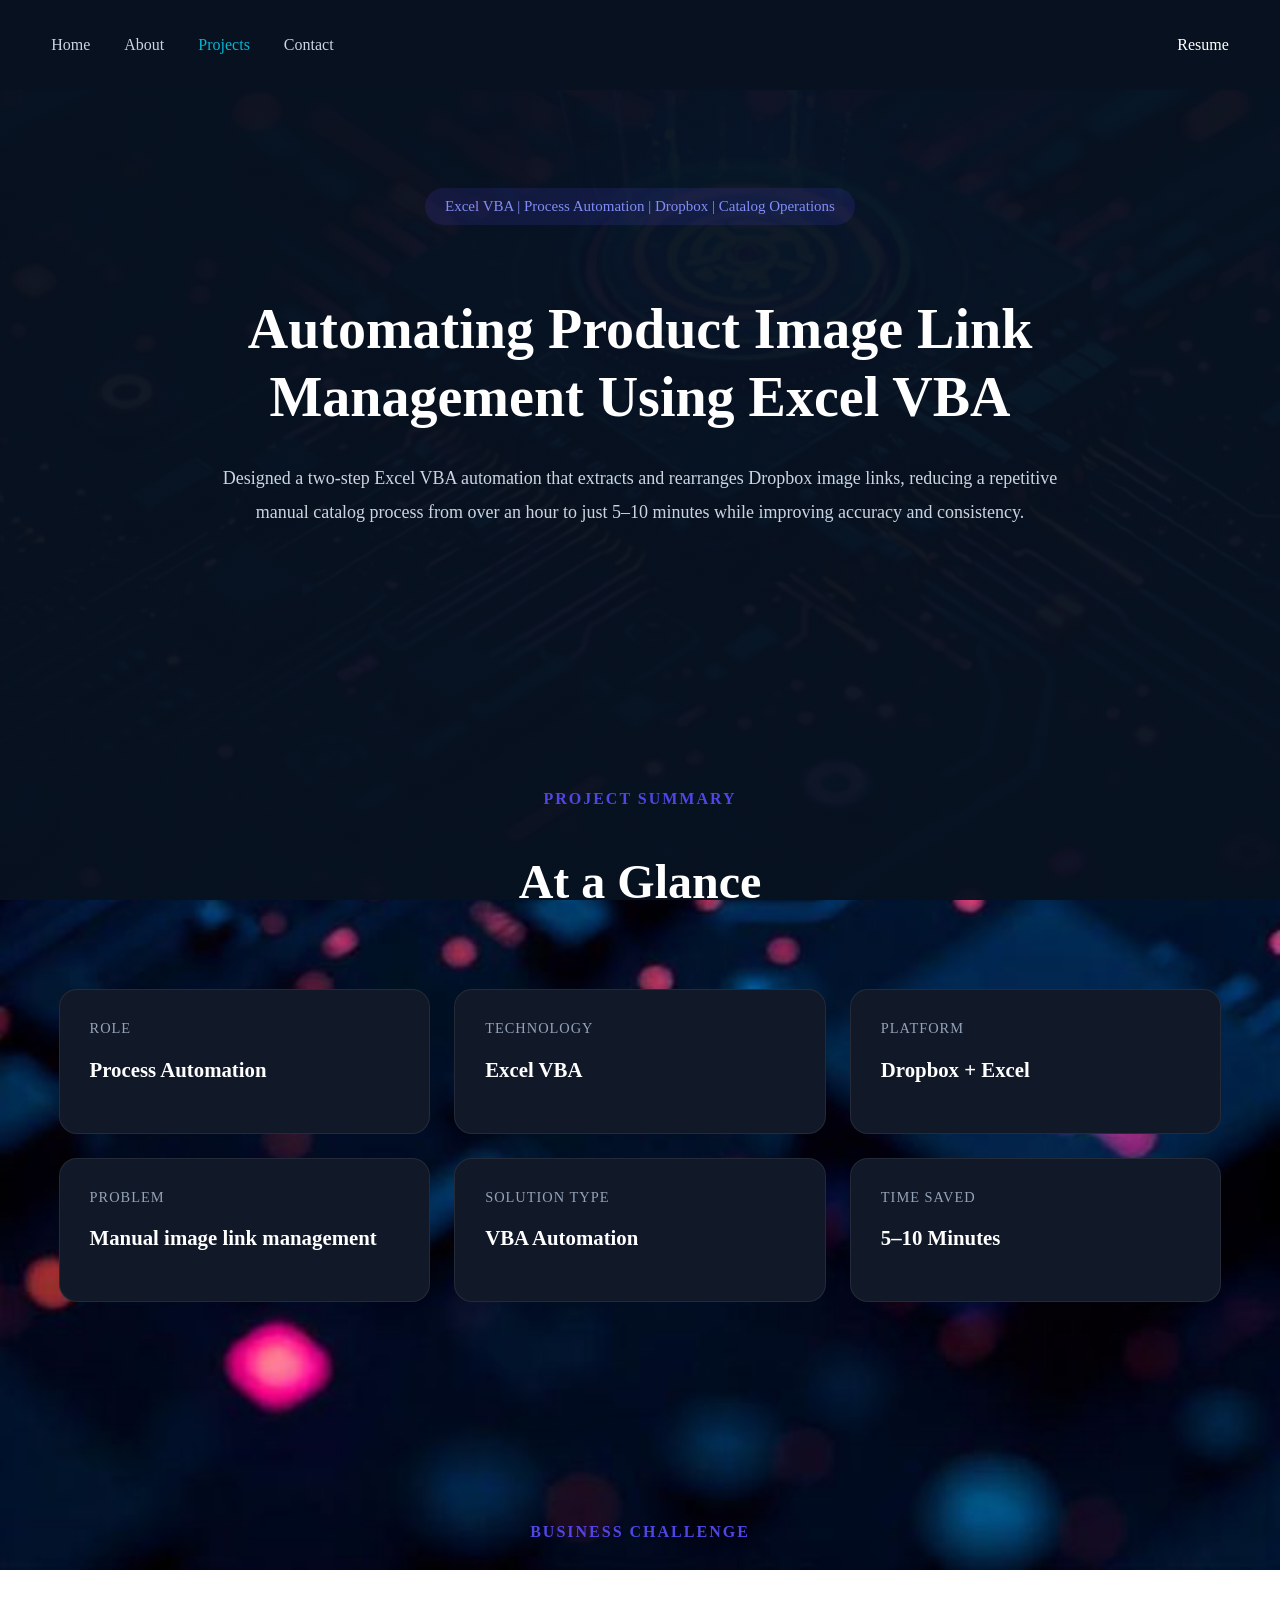
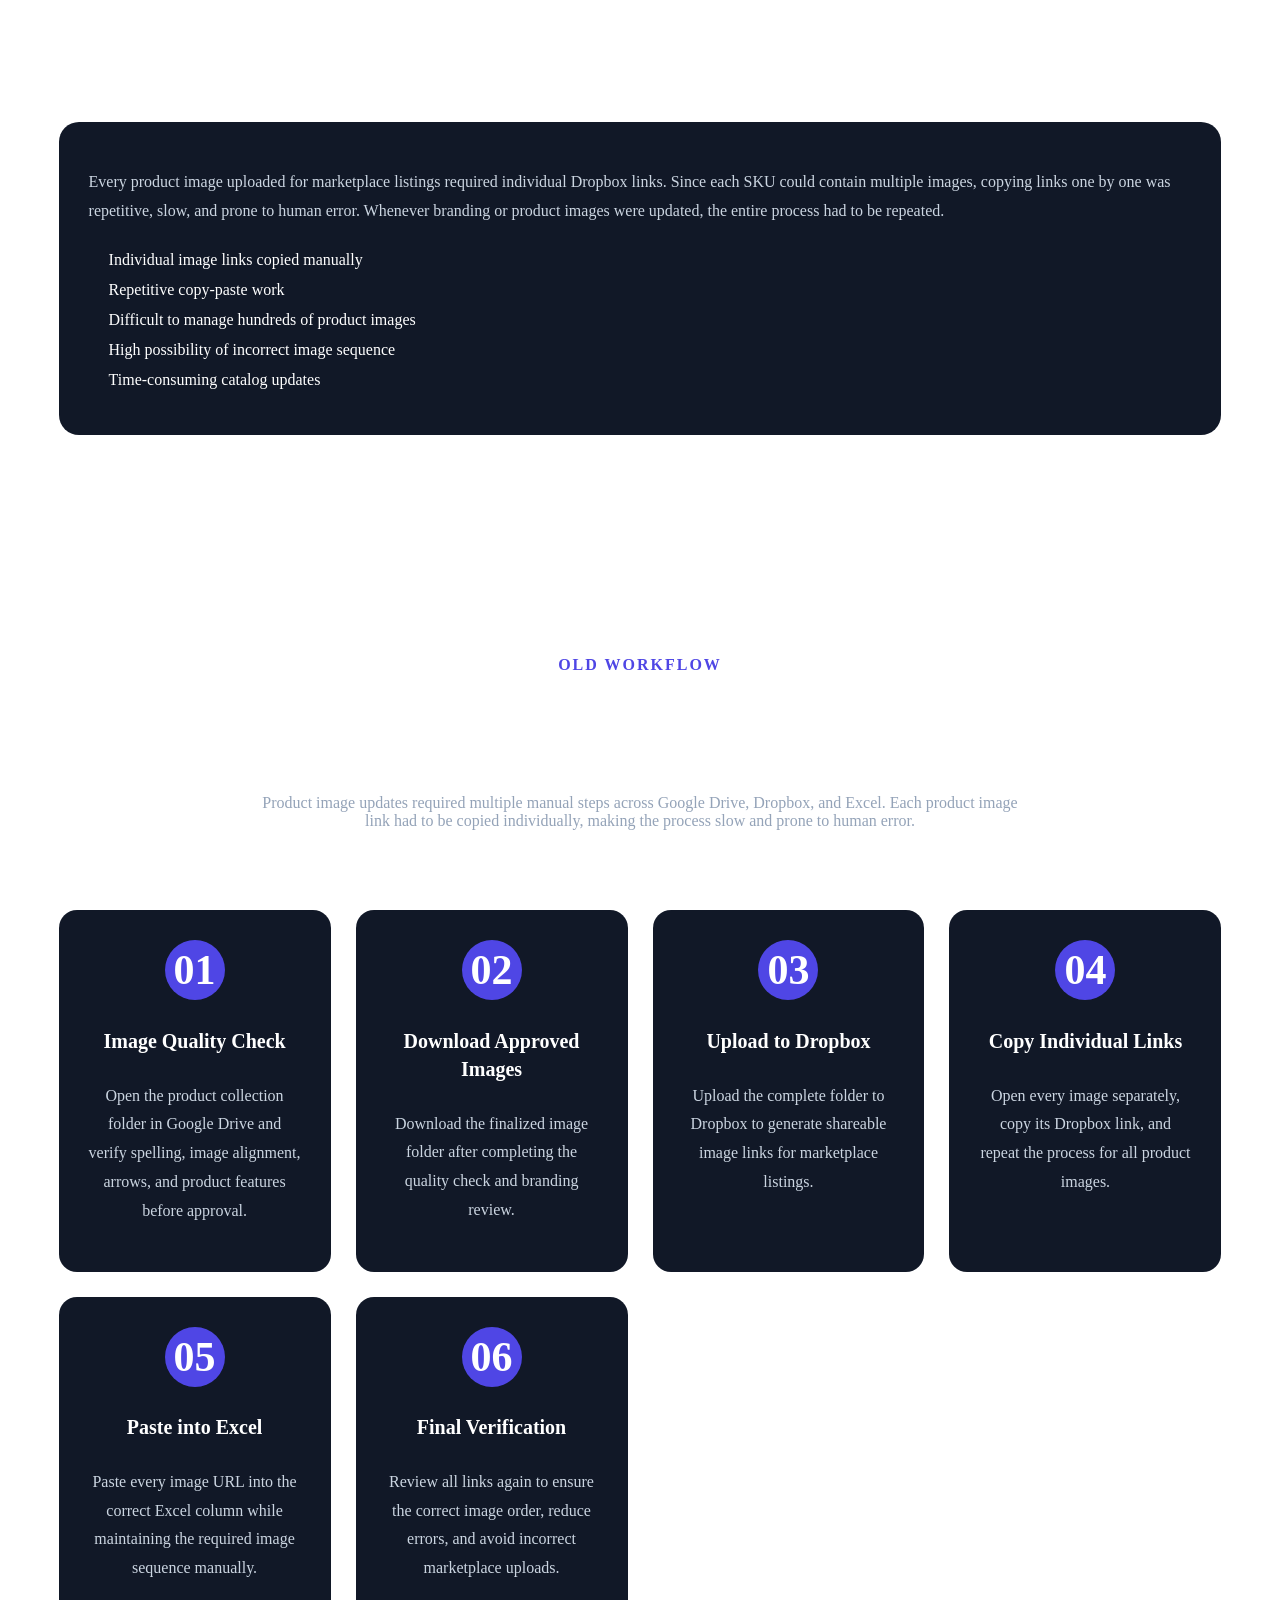
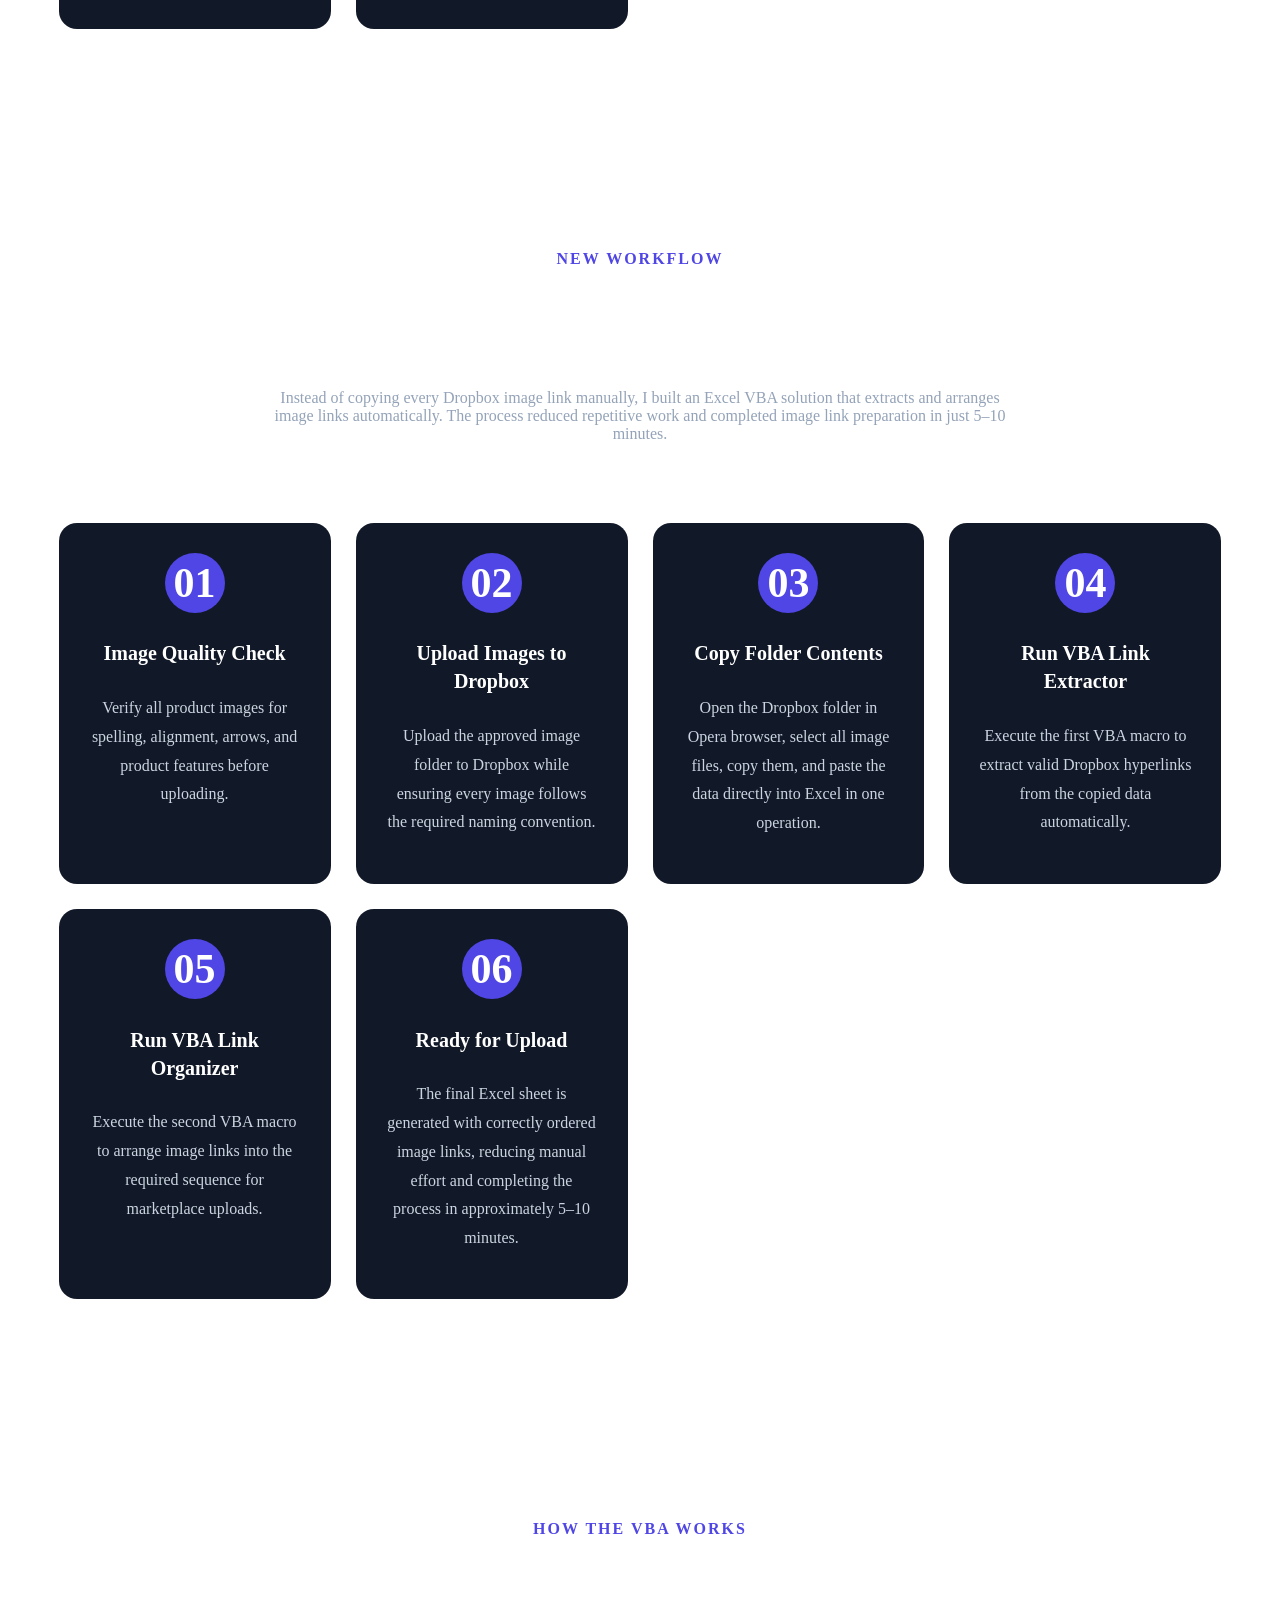
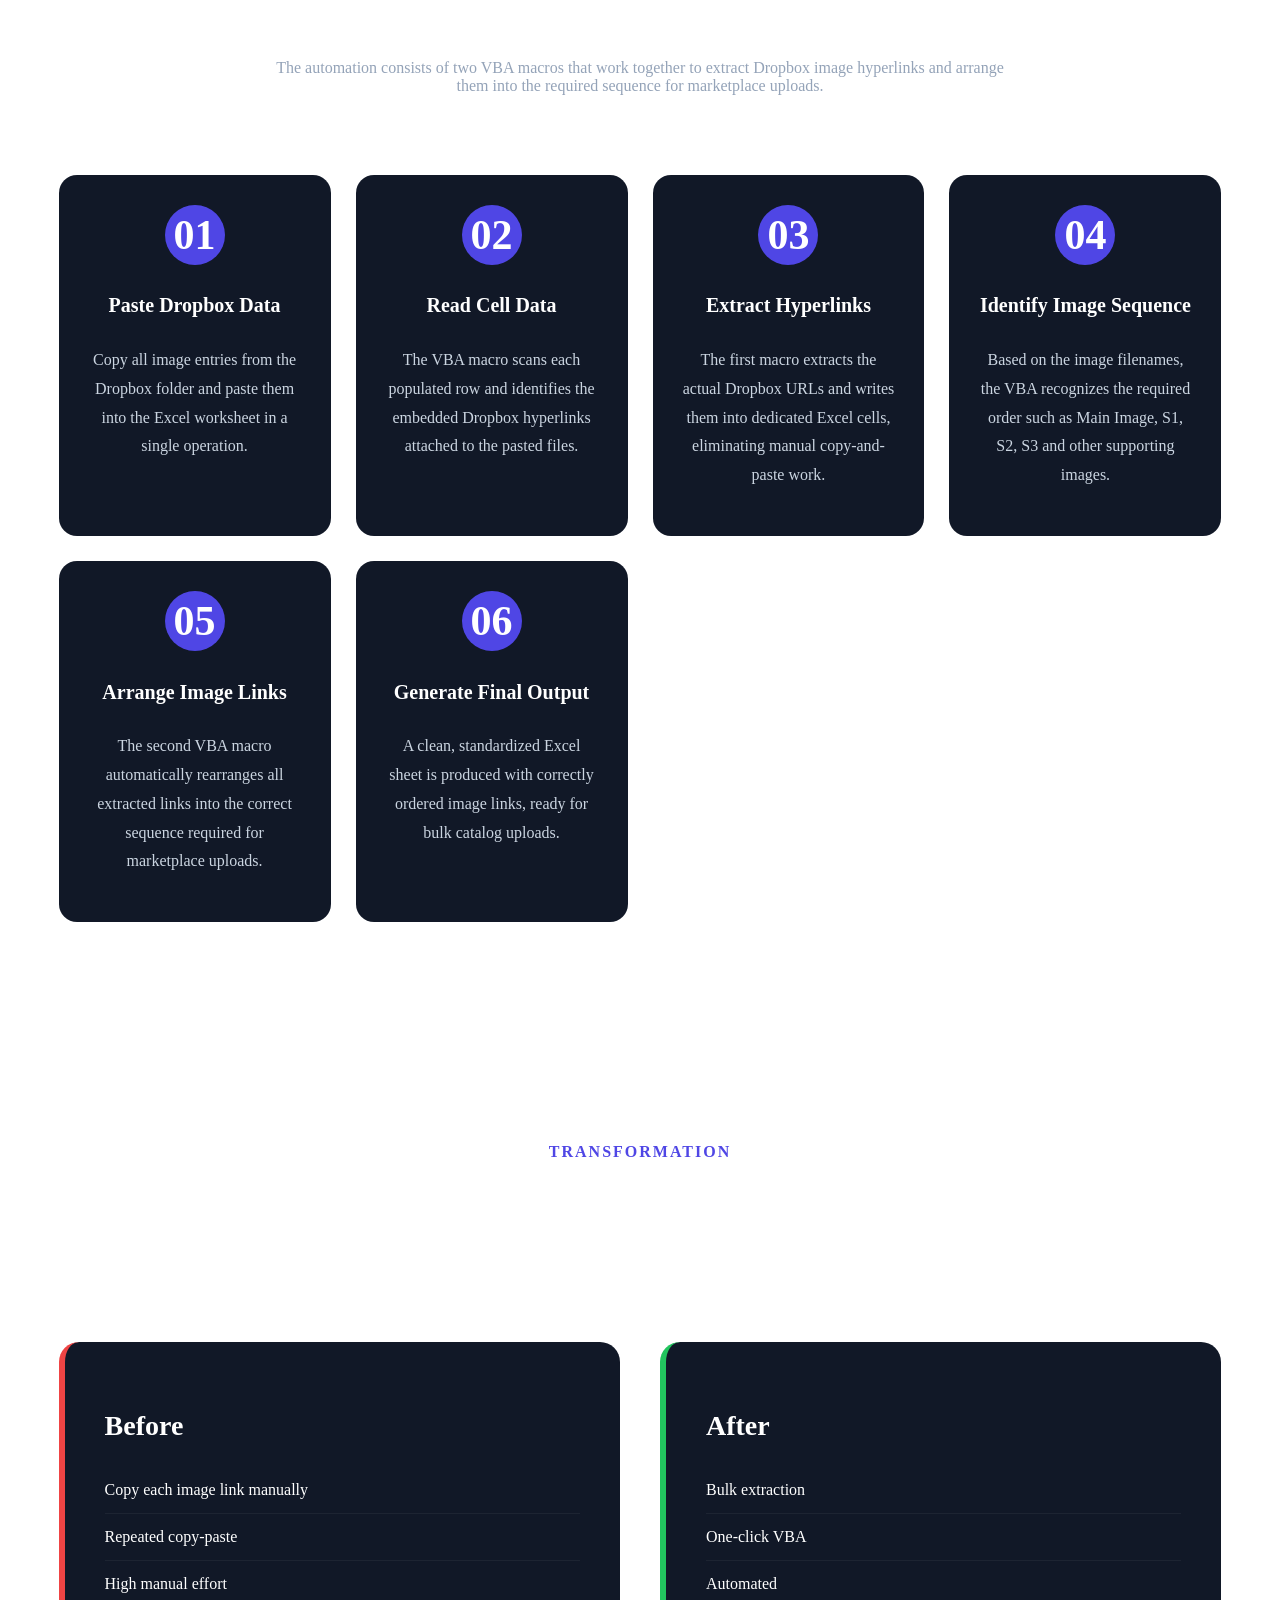
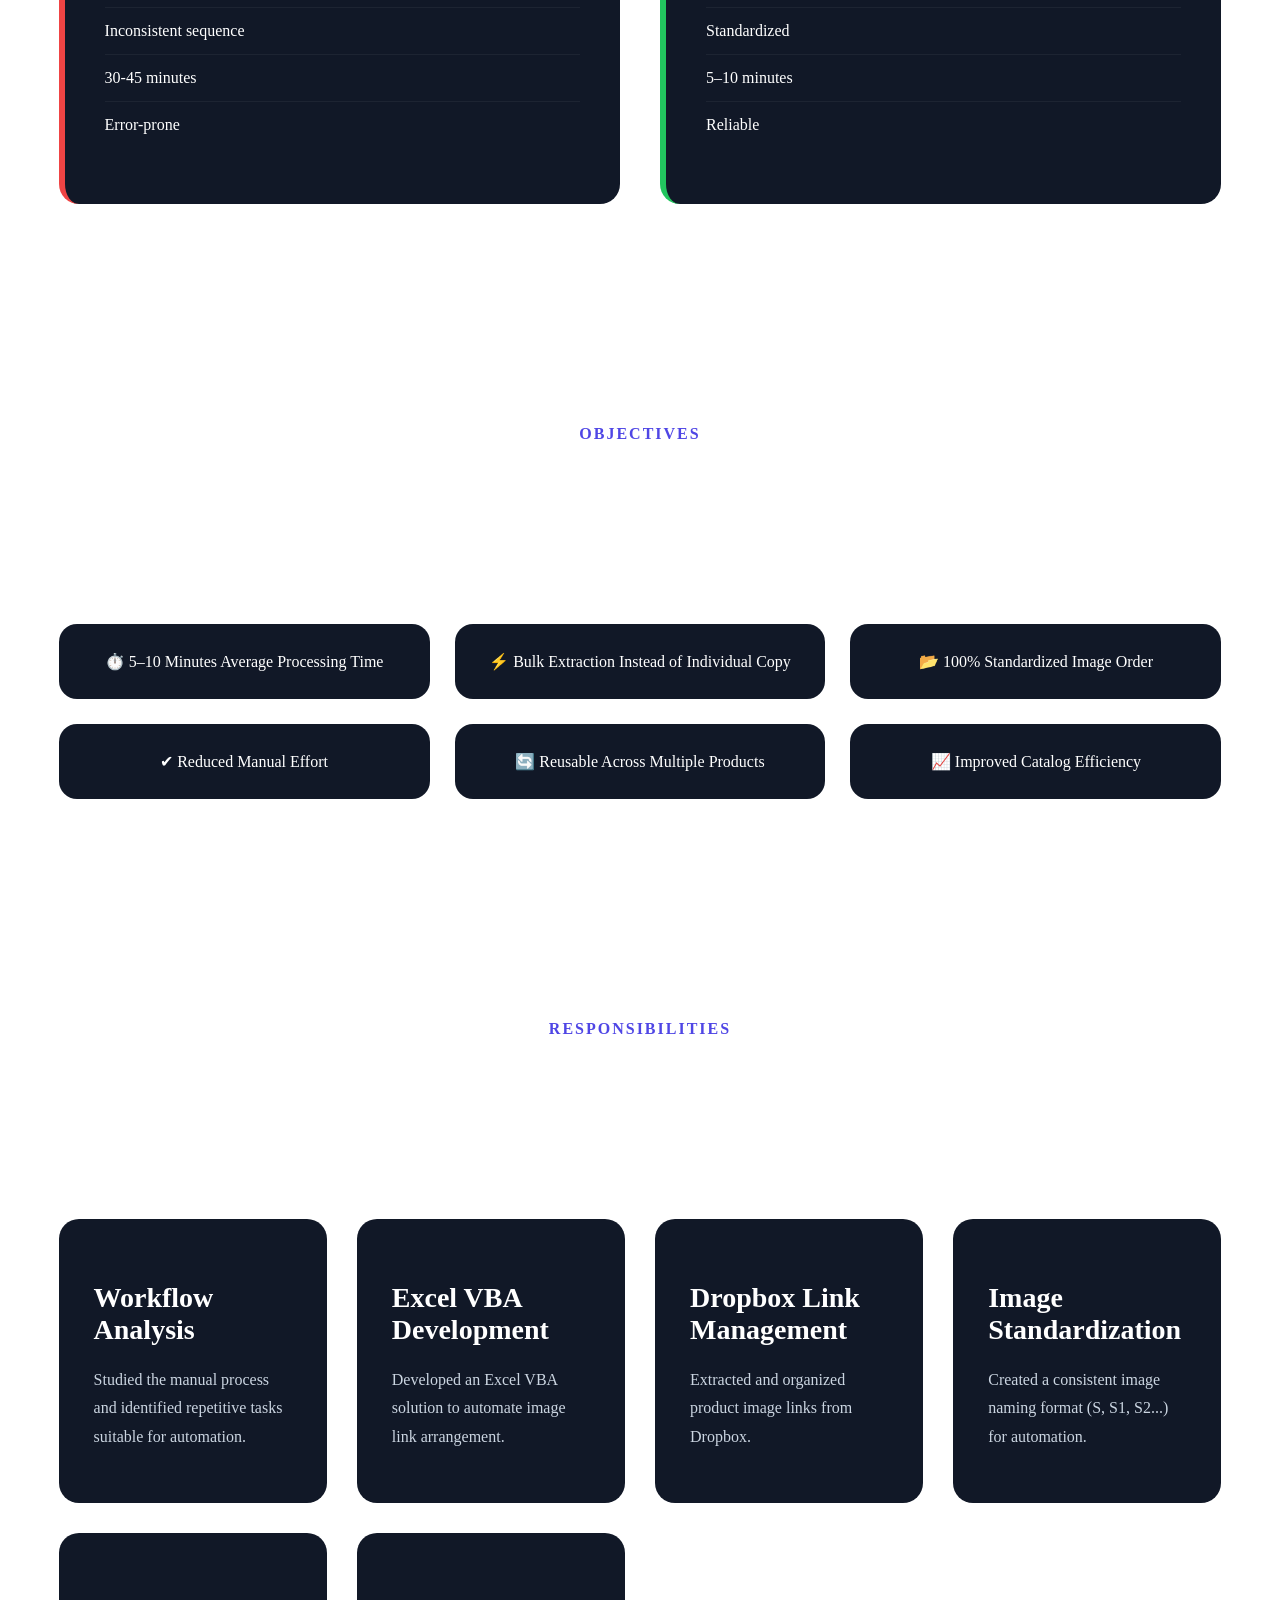
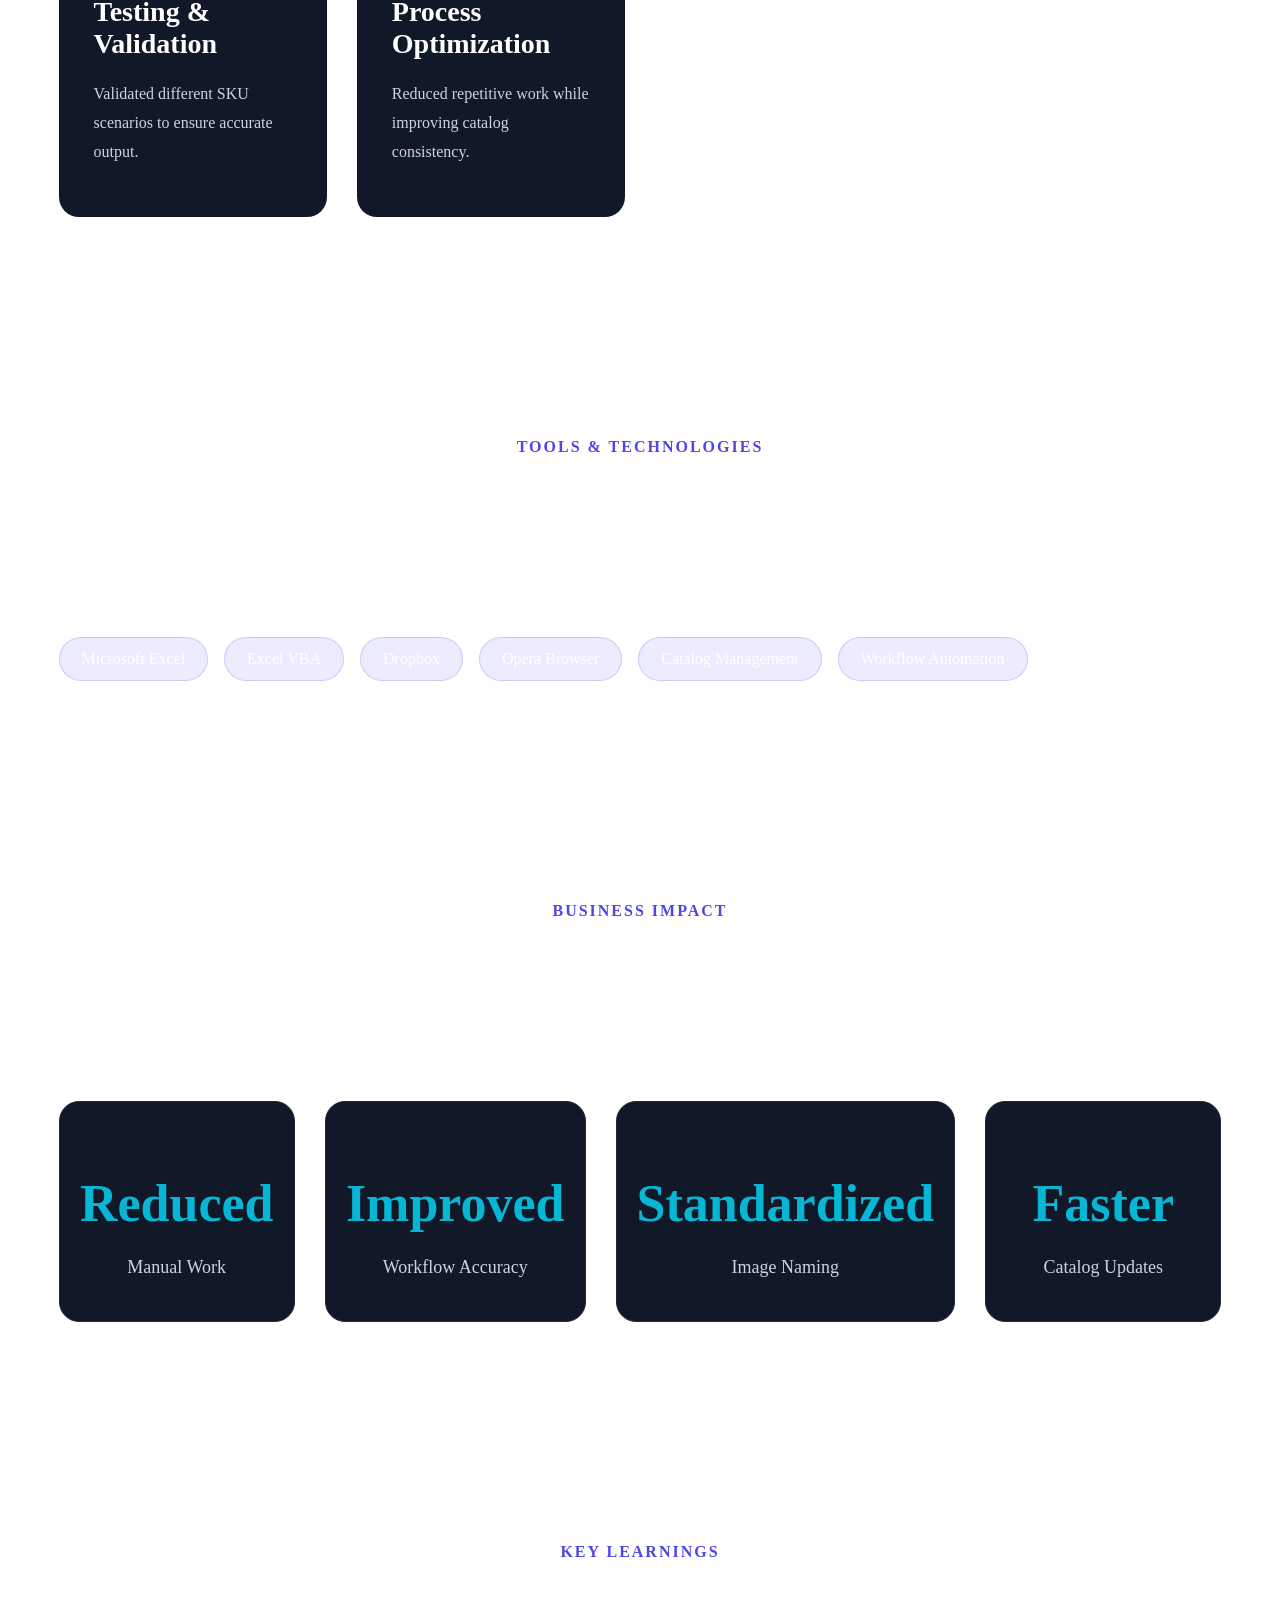
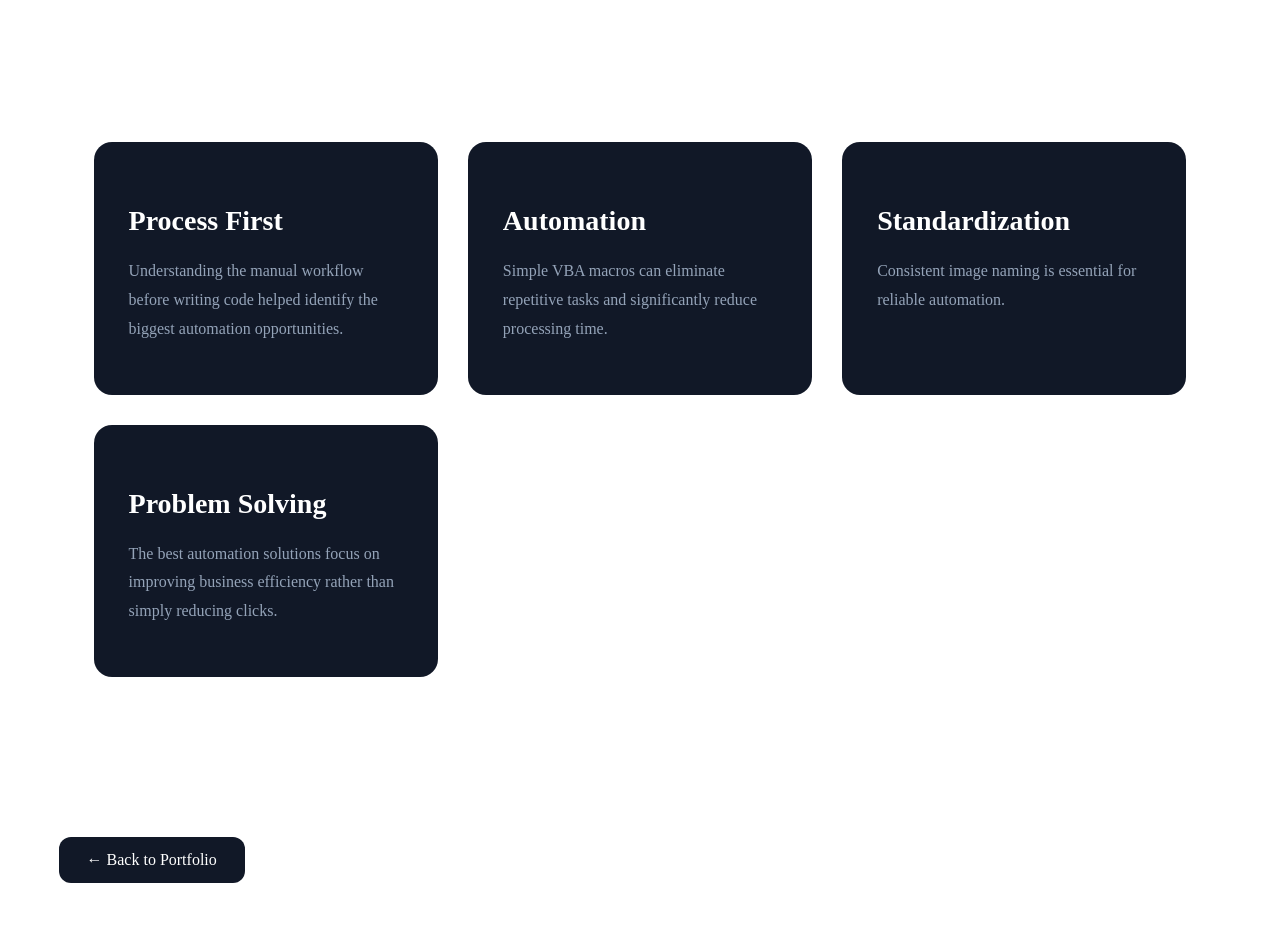
==== pages/automation.html @ 6d0c8296 "10/07/2026" ====
<!DOCTYPE html>
<html lang="en">
<head>
<!-- Google tag (gtag.js) -->
<script async src="https://www.googletagmanager.com/gtag/js?id=G-H7ZFYCJH4J"></script>
<script>
  window.dataLayer = window.dataLayer || [];
  function gtag(){dataLayer.push(arguments);}
  gtag('js', new Date());

  gtag('config', 'G-H7ZFYCJH4J');
</script>
<meta charset="UTF-8">
<meta name="viewport" content="width=device-width, initial-scale=1.0">
<title>Automating Product Image Link Management Using Excel VBA | James Dsouza</title>
<link rel="stylesheet" href="../css/layout.css">
<link rel="stylesheet" href="../css/variables.css">
<link rel="stylesheet" href="../css/case-study.css">
<link rel="stylesheet" href="../css/responsive.css">

<body>
<main>

<header class="site-header">

    <div class="nav-wrapper">

        <nav class="site-nav">

            <a href="../index.html">Home</a>

            <a href="../index.html#about">About</a>

            <a href="../index.html#projects" class="active">Projects</a>

            <a href="../index.html#contact">Contact</a>

        </nav>

        <a href="../assets/resume/James_Dsouza_Resume.pdf"
           class="btn btn-primary"
           download>
            Resume
        </a>

    </div>

</header>

<!-- =====================================
CASE STUDY HERO
====================================== -->
<section class="case-hero">
    <div class="container">
        <span class="case-tag">
            Excel VBA | Process Automation | Dropbox | Catalog Operations
        </span>
        <h1>Automating Product Image Link Management Using Excel VBA
        </h1>
        <p>
            Designed a two-step Excel VBA automation that extracts and rearranges
            Dropbox image links, reducing a repetitive manual catalog process from
            over an hour to just 5–10 minutes while improving accuracy and consistency.
        </p>
    </div>
</section>
<section id="summary" class="project-summary reveal">
    <div class="container">
        <div class="section-title">
            <p>PROJECT SUMMARY</p>
            <h2>At a Glance</h2>
        </div>
        <div class="summary-grid">
            <div class="summary-card">
                <span>Role</span>
                <h3>Process Automation</h3>
            </div>
            <div class="summary-card">
                <span>Technology</span>
                <h3>Excel VBA</h3>
            </div>
            <div class="summary-card">
                <span>Platform</span>
                <h3>Dropbox + Excel</h3>
            </div>
            <div class="summary-card">
                <span>Problem</span>
                <h3>Manual image link management</h3>
            </div>
            <div class="summary-card">
                <span>Solution Type</span>
                <h3>VBA Automation</h3>
            </div>
            <div class="summary-card">
                <span>Time Saved</span>
                <h3>5–10 Minutes</h3>
            </div>
        </div>
    </div>
</section>
<section id="challenge" class="challenge-section reveal">
    <div class="container">
        <div class="section-title">
            <p>BUSINESS CHALLENGE</p>
            <h2>The Problem</h2>
        </div>
        <div class="content-card">
            <p>
                Every product image uploaded for marketplace listings required
                individual Dropbox links. Since each SKU could contain multiple images,
                copying links one by one was repetitive, slow, and prone to human error.
                Whenever branding or product images were updated, the entire process had to
                be repeated.
            </p>
            <ul>
                <li>Individual image links copied manually</li>
                <li>Repetitive copy-paste work</li>
                <li>Difficult to manage hundreds of product images</li>
                <li>High possibility of incorrect image sequence</li>
                <li>Time-consuming catalog updates</li>
            </ul>
        </div>
    </div>
</section>
<section id="old-workflow" class="workflow-section reveal">
    <div class="container">

        <div class="section-title">
            <p>OLD WORKFLOW</p>
            <h2>Manual Process Before Automation</h2>
            <span>
                Product image updates required multiple manual steps across
                Google Drive, Dropbox, and Excel. Each product image link had
                to be copied individually, making the process slow and prone
                to human error.
            </span>
        </div>

        <div class="workflow-grid">

            <div class="workflow-step">
                <div class="step-number">01</div>
                <h4>Image Quality Check</h4>
                <p>
                    Open the product collection folder in Google Drive and
                    verify spelling, image alignment, arrows, and product
                    features before approval.
                </p>
            </div>

            <div class="workflow-step">
                <div class="step-number">02</div>
                <h4>Download Approved Images</h4>
                <p>
                    Download the finalized image folder after completing the
                    quality check and branding review.
                </p>
            </div>

            <div class="workflow-step">
                <div class="step-number">03</div>
                <h4>Upload to Dropbox</h4>
                <p>
                    Upload the complete folder to Dropbox to generate shareable
                    image links for marketplace listings.
                </p>
            </div>

            <div class="workflow-step">
                <div class="step-number">04</div>
                <h4>Copy Individual Links</h4>
                <p>
                    Open every image separately, copy its Dropbox link, and
                    repeat the process for all product images.
                </p>
            </div>

            <div class="workflow-step">
                <div class="step-number">05</div>
                <h4>Paste into Excel</h4>
                <p>
                    Paste every image URL into the correct Excel column while
                    maintaining the required image sequence manually.
                </p>
            </div>

            <div class="workflow-step">
                <div class="step-number">06</div>
                <h4>Final Verification</h4>
                <p>
                    Review all links again to ensure the correct image order,
                    reduce errors, and avoid incorrect marketplace uploads.
                </p>
            </div>

        </div>

    </div>
</section>

<section id="new-workflow" class="workflow-section reveal">
    <div class="container">

        <div class="section-title">
            <p>NEW WORKFLOW</p>
            <h2>Automated Process Using Excel VBA</h2>
            <span>
                Instead of copying every Dropbox image link manually, I built
                an Excel VBA solution that extracts and arranges image links
                automatically. The process reduced repetitive work and
                completed image link preparation in just 5–10 minutes.
            </span>
        </div>

        <div class="workflow-grid">

            <div class="workflow-step">
                <div class="step-number">01</div>
                <h4>Image Quality Check</h4>
                <p>
                    Verify all product images for spelling, alignment,
                    arrows, and product features before uploading.
                </p>
            </div>

            <div class="workflow-step">
                <div class="step-number">02</div>
                <h4>Upload Images to Dropbox</h4>
                <p>
                    Upload the approved image folder to Dropbox while ensuring
                    every image follows the required naming convention.
                </p>
            </div>

            <div class="workflow-step">
                <div class="step-number">03</div>
                <h4>Copy Folder Contents</h4>
                <p>
                    Open the Dropbox folder in Opera browser, select all image
                    files, copy them, and paste the data directly into Excel
                    in one operation.
                </p>
            </div>

            <div class="workflow-step">
                <div class="step-number">04</div>
                <h4>Run VBA Link Extractor</h4>
                <p>
                    Execute the first VBA macro to extract valid Dropbox
                    hyperlinks from the copied data automatically.
                </p>
            </div>

            <div class="workflow-step">
                <div class="step-number">05</div>
                <h4>Run VBA Link Organizer</h4>
                <p>
                    Execute the second VBA macro to arrange image links into
                    the required sequence for marketplace uploads.
                </p>
            </div>

            <div class="workflow-step">
                <div class="step-number">06</div>
                <h4>Ready for Upload</h4>
                <p>
                    The final Excel sheet is generated with correctly ordered
                    image links, reducing manual effort and completing the
                    process in approximately 5–10 minutes.
                </p>
            </div>

        </div>

    </div>
</section>

<section id="vba-workflow" class="workflow-section reveal">
    <div class="container">

        <div class="section-title">
            <p>HOW THE VBA WORKS</p>
            <h2>Automation Logic</h2>
            <span>
                The automation consists of two VBA macros that work together to
                extract Dropbox image hyperlinks and arrange them into the
                required sequence for marketplace uploads.
            </span>
        </div>

        <div class="workflow-grid">

            <div class="workflow-step">
                <div class="step-number">01</div>
                <h4>Paste Dropbox Data</h4>
                <p>
                    Copy all image entries from the Dropbox folder and paste
                    them into the Excel worksheet in a single operation.
                </p>
            </div>

            <div class="workflow-step">
                <div class="step-number">02</div>
                <h4>Read Cell Data</h4>
                <p>
                    The VBA macro scans each populated row and identifies the
                    embedded Dropbox hyperlinks attached to the pasted files.
                </p>
            </div>

            <div class="workflow-step">
                <div class="step-number">03</div>
                <h4>Extract Hyperlinks</h4>
                <p>
                    The first macro extracts the actual Dropbox URLs and writes
                    them into dedicated Excel cells, eliminating manual
                    copy-and-paste work.
                </p>
            </div>

            <div class="workflow-step">
                <div class="step-number">04</div>
                <h4>Identify Image Sequence</h4>
                <p>
                    Based on the image filenames, the VBA recognizes the
                    required order such as Main Image, S1, S2, S3 and other
                    supporting images.
                </p>
            </div>

            <div class="workflow-step">
                <div class="step-number">05</div>
                <h4>Arrange Image Links</h4>
                <p>
                    The second VBA macro automatically rearranges all extracted
                    links into the correct sequence required for marketplace
                    uploads.
                </p>
            </div>

            <div class="workflow-step">
                <div class="step-number">06</div>
                <h4>Generate Final Output</h4>
                <p>
                    A clean, standardized Excel sheet is produced with correctly
                    ordered image links, ready for bulk catalog uploads.
                </p>
            </div>

        </div>

    </div>
</section>

<section id="comparison" class="before-after reveal">
<div class="container">
<div class="section-title">
<p>TRANSFORMATION</p>
<h2>Before vs After</h2>
</div>
<div class="comparison-grid">
<div class="comparison-card before">
<h3>Before</h3>
<ul>
<li>Copy each image link manually</li>
<li>Repeated copy-paste</li>
<li>High manual effort</li>
<li>Inconsistent sequence</li>
<li>30-45 minutes</li>
<li>Error-prone</li>
</ul>
</div>
<div class="comparison-card after">
<h3>After</h3>
<ul>
<li>Bulk extraction</li>
<li>One-click VBA</li>
<li>Automated</li>
<li>Standardized</li>
<li>5–10 minutes</li>
<li>Reliable</li>
</ul>
</div>
</div>
</div>
</section>
<section id="objectives" class="objectives-section reveal">
<div class="container">
<div class="section-title">
<p>OBJECTIVES</p>
<h2>Project Goals</h2>
</div>
<div class="objective-grid">
<div class="objective-card">⏱️
5–10 Minutes
Average Processing Time</div>
<div class="objective-card">⚡
Bulk Extraction
Instead of Individual Copy</div>
<div class="objective-card">📂
100%
Standardized Image Order</div>
<div class="objective-card">✔
Reduced
Manual Effort</div>
<div class="objective-card">🔄
Reusable
Across Multiple Products</div>
<div class="objective-card">📈
Improved
Catalog Efficiency</div>
</div>
</div>
</section>
<section id="responsibilities" class="responsibilities-section reveal">
<div class="container">
<div class="section-title">
<p>RESPONSIBILITIES</p>
<h2>What I Worked On</h2>
</div>
<div class="responsibility-grid">
<div class="responsibility-card">
<h3>Workflow Analysis</h3>
<p>
Studied the manual process and identified repetitive tasks suitable for automation.
</p>
</div>
<div class="responsibility-card">
<h3>Excel VBA Development</h3>
<p>
Developed an Excel VBA solution to automate image link arrangement.
</p>
</div>
<div class="responsibility-card">
<h3>Dropbox Link Management</h3>
<p>
Extracted and organized product image links from Dropbox.
</p>
</div>
<div class="responsibility-card">
<h3>Image Standardization</h3>
<p>
Created a consistent image naming format (S, S1, S2...) for automation.
</p>
</div>
<div class="responsibility-card">
<h3>Testing & Validation</h3>
<p>
Validated different SKU scenarios to ensure accurate output.
</p>
</div>
<div class="responsibility-card">
<h3>Process Optimization</h3>
<p>
Reduced repetitive work while improving catalog consistency.
</p>
</div>
</div>
</div>
</section>


<section id="tools" class="tools-section reveal">
<div class="container">
<div class="section-title">
<p>TOOLS & TECHNOLOGIES</p>
<h2>Technology Stack</h2>
</div>
<div class="badge-group">
<span>Microsoft Excel</span>
<span>Excel VBA</span>
<span>Dropbox</span>
<span>Opera Browser</span>
<span>Catalog Management</span>
<span>Workflow Automation</span>
</div>
</div>
</section>
<section id="impact" class="impact-section reveal">
<div class="container">
<div class="section-title">
<p>BUSINESS IMPACT</p>
<h2>Project Results</h2>
</div>
<div class="impact-grid">
<div class="impact-card">
<h3>Reduced</h3>
<p>Manual Work</p>
</div>
<div class="impact-card">
<h3>Improved</h3>
<p>Workflow Accuracy</p>
</div>
<div class="impact-card">
<h3>Standardized</h3>
<p>Image Naming</p>
</div>
<div class="impact-card">
<h3>Faster</h3>
<p>Catalog Updates</p>
</div>
</div>
</div>
</section>

<section id="learnings" class="learnings-section reveal">
    <div class="container">
        <div class="section-title">
            <p>KEY LEARNINGS</p>
            <h2>Insights</h2>
        </div>
        <div class="learning-grid">
            <div class="learning-card">
                <h3>Process First</h3>
                <p>Understanding the manual workflow before writing code helped identify the biggest automation opportunities.</p>
            </div>
            <div class="learning-card">
                <h3>Automation</h3>
                <p>Simple VBA macros can eliminate repetitive tasks and significantly reduce processing time.</p>
            </div>
            <div class="learning-card">
                <h3>Standardization</h3>
                <p>
                Consistent image naming is essential for reliable automation.
                </p>
            </div>
            <div class="learning-card">
                <h3>Problem Solving</h3>
                <p>
                The best automation solutions focus on improving business efficiency rather than simply reducing clicks.
                </p>
            </div>
        </div>
    </div>
</section>

<!-- =====================================
CASE STUDY NAVIGATION
====================================== -->
<div class="case-navigation">
    <div class="container">
        <a href="../index.html#projects" class="case-nav-btn">
            ← Back to Portfolio
        </a>
    </div>
</div>
</head>
</main>
<script src="../js/main.js"></script>
</body>
</html>
---- css/layout.css ----
/*==================================================
  JAMESOS PORTFOLIO
  layout.css
  Version : 1.0
==================================================*/

/*==================================================
GLOBAL RESET
==================================================*/
img{
    display:block;
    max-width:100%;
}
a{
    color:inherit;
    text-decoration:none;
}
button{
    font-family:inherit;
    border:none;
    cursor:pointer;
}
ul{
    list-style:none;
}
/*==================================================
TYPOGRAPHY
==================================================*/
h1{
    font-size:64px;
    line-height:1.08;
    font-weight:800;
}
h2{
    font-size:48px;
    line-height:1.15;
    font-weight:700;
}
h3{
    font-size:28px;
    font-weight:700;
}
p{
    color:var(--text-light);
    line-height:1.8;
}
h4{
    font-size:20px;
    font-weight:600;
    line-height:1.4;
}
small{
    display:block;
    font-size:14px;
    font-weight:500;
    line-height:1.6;
    color:var(--text-muted);
}
/*==================================================
LAYOUT
==================================================*/
.container{
    width:min(92%,var(--container));
    margin:auto;
}
.section-title{
    text-align:center;
    margin-bottom:80px;
}
.section-title p{
    color:var(--primary);
    font-weight:600;
    letter-spacing:2px;
    margin-bottom:18px;
}
.section-title h2{
    margin-bottom:20px;
}
.section-title span{
    display:block;
    max-width:760px;
    margin:auto;
    color:var(--text-muted);
}
/*==================================================
HEADER
==================================================*/
.site-header{
    height:90px;
    padding:0;
    position:fixed;
    top:-100px;
    left:0;
    width:100%;
    transition:all .4s ease;
    z-index:1000;
}
.site-header.sticky{
    padding:12px 0;
}

/*==================================================
Navigation
==================================================*/
.nav-wrapper{
    height:100%;
    width:min(92%,var(--container));
    margin:auto;
    display:flex;
    justify-content:space-between;
    align-items:center;
}
.site-nav{
    display:flex;
    gap:34px;
}
.site-nav a{
    color:var(--text-light);
    transition:var(--transition);
    font-weight:500;
}
.site-nav a:hover{
    color:white;
}
.site-nav a.active{
    color:var(--secondary);
}
/*==================================================
MOBILE NAVIGATION
==================================================*/
.nav-toggle{
    display:none;
    flex-direction:column;
    gap:6px;
    cursor:pointer;
}
.nav-toggle span{
    width:28px;
    height:3px;
    background:white;
    border-radius:5px;
    transition:var(--transition);
}
.nav-toggle.active span:nth-child(1){
    transform:translateY(9px) rotate(45deg);
}
.nav-toggle.active span:nth-child(2){
    opacity:0;
}
.nav-toggle.active span:nth-child(3){
    transform:translateY(-9px) rotate(-45deg);
}
/* HERO */
/*==================================================
HERO
==================================================*/
.hero{
    min-height:100vh;
    padding-top:var(--header-height);
    display:flex;
    align-items:center;
}
.hero-grid{
    display:grid;
    grid-template-columns:1.2fr .8fr;
    gap:80px;
    align-items:center;
}
.hero-badge{
    display:inline-block;
    padding:12px 20px;
    border:1px solid var(--border);
    border-radius:40px;
    color:var(--secondary);
    margin-top: 20px;
    margin-bottom:25px;
}
.hero h1{
    margin-bottom :20px;
}
.gradient-text{
    color:var(--primary);
}
.hero p{
    font-size:20px;
    max-width:650px;
    margin-bottom:40px;
}
.hero-buttons{
    display:flex;
    gap:20px;
    flex-wrap:wrap;
}
.hero-image{
    display:flex;
    justify-content:center;
}

.hero-card h3{
    margin-top:20px;
    margin-bottom:12px;
}
.hero-card>p{
    margin-bottom:35px;
}
.hero-stats{
    display:flex;
    justify-content:space-between;
    gap:15px;
}
.hero-stats div{
    flex:1;
}
.hero-stats strong{
    display:block;
    font-size:28px;
    color:var(--secondary);
}
.hero-stats span{
    color:var(--text-muted);
    font-size:14px;
}
/*==================================================
PRODUCT CATEGORY EXPERIENCE
==================================================*/
.categories-section{
   padding:var(--section-padding) 0;
}
.category-grid{
    display:grid;
    grid-template-columns:repeat(auto-fit,minmax(320px,1fr));
    gap:var(--gap-md);
    margin-top:70px;
}

.category-card:hover{
    transform:translateY(-10px);
    border-color:var(--secondary);
    box-shadow:0 20px 60px rgba(56,189,248,.15);
}

.category-card ul{
    list-style:none;
    padding:0;
}

.category-card li:last-child{
    border-bottom:none;
}
/*==================================================
PROJECTS
==================================================*/
.projects-section{
    padding:var(--section-padding) 0;
}
.projects-grid{
    display:grid;
    grid-template-columns:repeat(auto-fit,minmax(360px,1fr));
    gap:35px;
    margin-top:70px;
}

.project-card:hover{
    transform:translateY(-12px);
    box-shadow:var(--shadow-md);
}

.amazon-bg{
    background:linear-gradient(135deg,#F59E0B,#B45309);
}
.automation-bg{
    background:linear-gradient(135deg,#4F46E5,#312E81);
}
.portfolio-bg{
    background:linear-gradient(135deg,#06B6D4,#0F766E);
}

.project-content h3{
    margin-bottom:18px;
}
.project-content p{
    margin-bottom:24px;
}
.project-list{
    margin-bottom:30px;
    display:flex;
    flex-direction:column;
    gap:35px;
    margin-top:25px;
}
.project-list li{
    margin-bottom:12px;
    color:var(--text-light);
}
/*==================================================
LEARNING
==================================================*/
.learning-section{
    padding:var(--section-padding) 0;
}
.learning-grid{
    display:grid;
    grid-template-columns:repeat(auto-fit,minmax(280px,1fr));
    gap:var(--gap-md);
    margin-top:70px;
    margin-left:35px;
    margin-right:35px;
}

.learning-card:hover{
    transform:translateY(-10px);
    border-color:var(--border-hover);
}

.learning-card h3{
    margin-bottom:18px;
}
.learning-card p{
    color:var(--text-muted);
}

/*==================================================
FOOTER
==================================================*/
.site-footer{
    background:var(--footer-bg);
    padding:80px 0 30px;
    border-top:1px solid var(--border);
}
.footer-grid{
    display:grid;
    grid-template-columns:2fr 1fr 1fr;
    gap:50px;
    margin-bottom:var(--gap-lg);
}
.footer-brand p{
    margin-top:20px;
    max-width:500px;
}

.footer-links h3,
.footer-social h3{
    margin-bottom:12px;
}
.footer-links a,
.footer-social a{
    color:var(--text-muted);
    transition:.3s;
}
.footer-links a:hover,
.footer-social a:hover{
    color:white;
}
.footer-bottom{
    border-top:1px solid rgba(255,255,255,.08);
    padding-top:30px;
    display:flex;
    justify-content:space-between;
    align-items:center;
    flex-wrap:wrap;
    gap:20px;
}

/*=========================
Journey
==========================*/
.journey{
padding:var(--section-padding) 8%;
}
.timeline{
    max-width:900px;
    margin-top:30px;
}
.timeline-item{
    display:flex;
    align-items:flex-start;
    gap:30px;
    margin-bottom:30px;
}
.timeline::before{
content:"";
position:absolute;
left:28px;
top:0;
width:5px;
height:100%;
}
.timeline-content h3{
margin-bottom:8px;
}
.timeline-content small{
    display:block;
    margin-bottom:20px;
    color:var(--secondary);
}
.content p{
color:var(--text-light);
line-height:1.8;
}
.timeline-list{
    margin-top:18px;
    padding-left:20px;
}

.timeline-list li{
    margin-bottom:12px;
    color:var(--text-light);
}
/*=========================
IMPACT
==========================*/
.impact{
padding:var(--section-padding) 0;
}
.impact-grid{
    display:grid;
    grid-template-columns:repeat(4,1fr);
    gap:var(--gap-md);
    margin-top:70px;
}

.impact-card:hover{
transform:translateY(-10px);
border-color:var(--border-hover);
}
.impact-card h3{
font-size:52px;
margin-bottom:15px;
color:var(--secondary);
}
.impact-card p{
color:var(--text-light);
font-size:18px;
}
.about-section{
    padding:var(--section-padding) 0;
}
.about-grid{
    display:grid;
    grid-template-columns:2fr 1fr;
    gap:var(--gap-lg);
    align-items:start;
    margin-right: 45px;
}
.about-text{
    font-size:18px;
    line-height:1.9;
    color:var(--text-light);
    text-align:justify;
    margin-bottom:28px;
    margin-left: 45px;
    flex-direction:column;
    display:flex;
    gap:24px;
    max-width:750px;
}

.about-highlight h3{
    margin-bottom:20px;
}
.about-highlight ul{
    list-style:none;
    padding:0;
}
.about-highlight li{
    margin-bottom:16px;
    color:var(--text-muted);
}
.about-highlight li::before{
    content:"✓ ";
    color:var(--secondary);
    font-weight:bold;
}
/* ===========================
   MY APPROACH
=========================== */
.approach-section{
padding:var(--section-padding) 0;
}
.section-description{
max-width:800px;
margin:25px auto 0;
color:var(--text-muted);
line-height:1.8;
font-size:18px;
text-align:center;
}
.approach-grid{
display:grid;
grid-template-columns:repeat(auto-fit,minmax(260px,1fr));
gap:var(--gap-md);
margin-top:70px;
margin-left:35px;
margin-right:35px;
}

.approach-card:hover{
transform:translateY(-10px);
border-color:var(--border-hover);
}
.step-number{
font-size:42px;
font-weight:800;
color:var(--primary);
margin-bottom:var(--gap-sm);
}
.approach-card h3{
margin-bottom:18px;
}
.approach-card p{
color:var(--text-muted);
line-height:1.8;
}
/* ===========================
DELIVERABLES
=========================== */
.deliverables-section{
padding:var(--section-padding) 0;
}
.deliverables-grid{
display:grid;
grid-template-columns:repeat(auto-fit,minmax(320px,1fr));
gap:var(--gap-md);
margin-top:70px;
margin-left:35px;
margin-right:35px;
}

.deliverable-card:hover{
transform:translateY(-10px);
border-color:var(--border-hover);
}
.deliverable-card .icon{
font-size:40px;
margin-bottom:20px;
}
.deliverable-card h3{
margin-bottom:18px;
font-size:24px;
}
.deliverable-card p{
color:var(--text-muted);
line-height:1.8;
}
/*==================================================
MARKETPLACE EXPERIENCE
==================================================*/
.marketplaces-section{
    padding:var(--section-padding) 0;
}
.marketplace-grid{
    display:grid;
    grid-template-columns:repeat(auto-fit,minmax(180px,1fr));
    gap:var(--gap-sm);
    border-color: var(--border-hover);
}
.marketplace-group{
    margin-top:60px;
}
.marketplace-group h3{
    margin-bottom:25px;
    font-size:26px;
}

.marketplace-card:hover{
    transform:translateY(-8px);
    border-color:var(--border-hover);
}

.toolkit-section{
padding:140px 8%;
}
.toolkit-wrapper{
display:grid;
grid-template-columns:repeat(auto-fit,minmax(340px,1fr));
gap:35px;
margin-top:70px;
}
.certifications-section{
padding:140px 8%;
}
.certificate-grid{
display:grid;
grid-template-columns:repeat(auto-fit,minmax(300px,1fr));
gap:35px;
margin-top:70px;
}
.services-grid{
    display:grid;
    grid-template-columns:repeat(4,1fr);
    gap:var(--gap-md);
    margin-top:70px;
    margin-left:35px;
    margin-right:35px;
}
.contact-section{
    padding:140px 8%;
    grid-template-columns:repeat(2,1fr);
}
---- css/variables.css ----
/*==================================================
ROOT VARIABLES
==================================================*/
:root{
    /*==================================================
    COLORS
    ==================================================*/
    --primary:#4F46E5;
    --secondary:#06B6D4;
    --bg:#07111F;
    --surface:#111827;
    --surface-light:#1E293B;
    --footer-bg:#050B16;
    --text:#FFFFFF;
    --text-light:#CBD5E1;
    --text-muted:#94A3B8;
    --border-line:rgba(255,255,255,.08);
    --border-hover:#6366F1;
    /*==================================================
    SHADOWS
    ==================================================*/
    --shadow-sm:0 8px 20px rgba(0,0,0,.15);
    --shadow-md:0 12px 30px rgba(0,0,0,.2);
    --shadow-lg:0 20px 50px rgba(0,0,0,.25);
    /*==================================================
    BORDER RADIUS
    ==================================================*/
    --radius-sm:10px;
    --radius-md:18px;
    --radius-lg:24px;
    --radius-xl:28px;
    --radius-round:50%;
    --radius-pill:40px;
    /*==================================================
    TRANSITIONS
    ==================================================*/
    --transition:.35s ease;
    /*==================================================
    CONTAINER
    ==================================================*/
    --container:1280px;
    --header-height:90px;
    /*==================================================
    SECTION SPACING
    ==================================================*/
    --section-padding:60px;
    --section-title-margin:30px;
    --section-gap:70px;
    /*==================================================
    CARD
    ==================================================*/
    --card-padding:35px;
    /*==================================================
    GRID GAPS
    ==================================================*/
    --gap-xs:15px;
    --gap-sm:20px;
    --gap-md:30px;
    --gap-lg:40px;
    --gap-xl:60px;
    --gap-xxl:80px;
    /*==================================================
    TYPOGRAPHY
    ==================================================*/
    --h1:64px;
    --h2:48px;
    --h3:28px;
    --h4:20px;
    --body:18px;
    --body-large:20px;
    --small:14px;
    /*==================================================
    COMMON MARGINS
    ==================================================*/
    --margin-xs:10px;
    --margin-sm:20px;
    --margin-md:30px;
    --margin-lg:40px;
    --margin-xl:70px;
    --margin-xxl:80px;
}
---- css/case-study.css ----
/*==================================================
CASE STUDY
==================================================*/
body{
    background:
    linear-gradient(
            rgba(7,17,31,.96),
            rgba(7,17,31,.96)
        ),
        url("../assets/images/automation.webp");
    background-size:cover;
    background-position:center;
    background-repeat:no-repeat;
    background-attachment:fixed;
    color:var(--text);
}


.project-summary,
.challenge-section,
.actions-section,
.workflow-section,
.performance-dashboard,
.learnings-section,
.impact-section,
.outcome-section,
.tools-section,
.before-after,
.objectives-section,
.responsibilities-section{
    padding:100px 0;
}
.summary-grid{
    display:grid;
    grid-template-columns:repeat(3,1fr);
    gap:24px;
    margin-top:60px;
}
.summary-card{
    background:var(--surface);
    border:1px solid var(--border-line);
    border-radius:18px;
    padding:30px;
}
.summary-card span{
    display:block;
    color:var(--text-muted);
    font-size:.9rem;
    margin-bottom:12px;
    text-transform:uppercase;
    letter-spacing:1px;
}
.summary-card h3{
    font-size:1.3rem;
}
.content-card{
    background:var(--surface);
    border:1px solid var(--border);
    border-radius:20px;
    padding: 30px;
}
.content-card ul{
    margin-top:25px;
    padding-left:20px;
}
.content-card li{
    margin:12px 0;
}
.objective-grid{
    display:grid;
    grid-template-columns:repeat(3,1fr);
    gap:25px;
    margin-top:60px;
}
.objective-card{
    background:var(--surface);
    border:1px solid var(--border);
    border-radius:18px;
    padding:28px;
    text-align:center;
    transition:.3s;
}
.objective-card:hover{
    transform:translateY(-6px);
}
.responsibility-grid{
    display:grid;
    grid-template-columns:repeat(auto-fit,minmax(260px,1fr));
    gap:30px;
    margin-top:60px;
}
.responsibility-card{
    background:var(--surface);
    border-radius:20px;
    border:1px solid var(--border);
    padding:35px;
}
.responsibility-card h3{
    margin-bottom:20px;
}
.workflow-grid{
    display:grid;
    grid-template-columns:repeat(4,1fr);
    gap:25px;
    margin-top:60px;
}
.workflow-step{
    background:var(--surface);
    border:1px solid var(--border);
    border-radius:18px;
    padding:30px;
    text-align:center;
}
.workflow-step .step-number{
    width:60px;
    height:60px;
    margin:auto auto 20px;
    border-radius:50%;
    background:var(--primary);
    display:flex;
    justify-content:center;
    align-items:center;
    color:white;
    font-weight:700;
}
.badge-group{
    display:flex;
    flex-wrap:wrap;
    gap:16px;
    margin-top:60px;
}
.badge-group span{
    padding:12px 22px;
    background:rgba(99,102,241,.12);
    border:1px solid rgba(99,102,241,.25);
    border-radius:999px;
}
.learning-grid{
    display:grid;
    grid-template-columns:repeat(3,1fr);
    gap:30px;
    margin-top:60px;
}
.learning-card{
    background:var(--surface);
    border:1px solid var(--border);
    border-radius:18px;
    padding:35px;
}
.learning-card h3{
    margin-bottom:20px;
}
/*=====================================
BEFORE AFTER
======================================*/
.comparison-grid{
    display:grid;
    grid-template-columns:repeat(2,1fr);
    gap:40px;
    margin-top:60px;
}
.comparison-card{
    background:var(--surface);
    border:1px solid var(--border);
    border-radius:20px;
    padding:40px;
}
.before{
    border-left:6px solid #EF4444;
}
.after{
    border-left:6px solid #22C55E;
}
.comparison-card h3{
    margin-bottom:25px;
}
.comparison-card ul{
    list-style:none;
    padding:0;
}
.comparison-card li{
    padding:14px 0;
    border-bottom:1px solid rgba(255,255,255,.05);
}
.comparison-card li:last-child{
    border-bottom:none;
}
/*==================================================
PERFORMANCE DASHBOARD
==================================================*/
.dashboard-grid{
    display:grid;
    grid-template-columns:repeat(auto-fit,minmax(260px,1fr));
    gap:30px;
    margin-top:60px;
}
.dashboard-card{
    background:var(--surface);
    border:1px solid var(--border);
    border-radius:20px;
    padding:35px;
    text-align:center;
    transition:var(--transition);
}
.dashboard-card:hover{
    transform:translateY(-8px);
    border-color:var(--primary);
}
.dashboard-card h3{
    font-size:2.4rem;
    color:var(--primary);
    margin-bottom:10px;
}
.dashboard-card small{
    display:block;
    color:var(--text-muted);
    margin-bottom:15px;
    font-size:1rem;
}
.dashboard-card p{
    color:var(--text-light);
    margin:0;
}
/*==================================================
GROWTH TIMELINE
==================================================*/
.timeline-flow{
    display:flex;
    justify-content:center;
    align-items:center;
    flex-wrap:wrap;
    gap:20px;
    margin-top:70px;
}
.timeline-stage{
    width:180px;
    background:var(--surface);
    border:1px solid var(--border);
    border-radius:20px;
    padding:25px;
    text-align:center;
    transition:var(--transition);
}
.timeline-stage:hover{
    transform:translateY(-8px);
    border-color:var(--primary);
}
.timeline-stage.success{
    border-color:#22C55E;
}
.timeline-icon{
    width:60px;
    height:60px;
    margin:0 auto 20px;
    border-radius:50%;
    background:var(--primary);
    color:#fff;
    display:flex;
    align-items:center;
    justify-content:center;
    font-weight:700;
    font-size:20px;
}
.timeline-arrow{
    font-size:32px;
    color:var(--primary);
    font-weight:bold;
}
/*==================================================
PROJECT HIGHLIGHTS
==================================================*/
.highlights-grid{
    display:grid;
    grid-template-columns:repeat(auto-fit,minmax(320px,1fr));
    gap:30px;
    margin-top:60px;
}
.highlight-card{
    background:var(--surface);
    border:1px solid var(--border);
    border-radius:20px;
    padding:35px;
    transition:var(--transition);
}
.highlight-card:hover{
    transform:translateY(-8px);
    border-color:var(--primary);
}
.highlight-card h3{
    margin-bottom:18px;
}
.highlight-card p{
    color:var(--text-light);
    line-height:1.8;
}
/*=========================================
CASE NAVIGATION
=========================================*/
.case-navigation{
    padding:60px 0;
    border-top:1px solid var(--border);
}
.case-navigation .container{
    display:flex;
    justify-content:space-between;
    align-items:center;
    gap:20px;
}
.case-nav-btn{
    display:inline-flex;
    align-items:center;
    gap:10px;
    padding:14px 28px;
    border:1px solid var(--border);
    border-radius:12px;
    background:var(--surface);
    color:var(--text);
    text-decoration:none;
    transition:var(--transition);
}
.case-nav-btn:hover{
    background:var(--primary);
    color:#fff;
    transform:translateY(-3px);
}
/*==============================
CASE STUDY HERO
===============================*/
.project-header{
padding:30px 8%;
}
.project-header a{
color:var(--text);
text-decoration:none;
font-weight:600;
}
.case-hero{
    padding:180px 8% 140px;
    text-align:center;
    background:
        linear-gradient(rgba(11,17,32,.85),rgba(11,17,32,.92)),
}
.case-hero .container{
    max-width:1000px;
    margin:auto;
}
.case-tag{
    display:inline-block;
    padding:10px 20px;
    border-radius:999px;
    background:rgba(79,70,229,.15);
    color:#818CF8;
    font-size:15px;
    margin-bottom:25px;
}
.case-hero h1{
    font-size:56px;
    line-height:1.2;
    margin-bottom:30px;
}
.case-hero p{
    max-width:850px;
    margin:auto;
    color:var(--text-light);
    font-size:18px;
    line-height:1.9;
}
.hero-metrics{
    display:grid;
    grid-template-columns:repeat(4,1fr);
    gap:25px;
    margin-top:70px;
}

.metric{
    padding:30px;
    background:rgba(255,255,255,.05);
    border:1px solid rgba(255,255,255,.08);
    border-radius:18px;
    backdrop-filter:blur(15px);
}
.metric h3{
    font-size:34px;
    color:var(--primary);
    margin-bottom:10px;
}

.metric span{
    color:var(--text-muted);
}
.hero-tags{
    display:flex;
    flex-wrap:wrap;
    gap:15px;
}
.hero-tags span{
    padding:12px 22px;
    background:var(--surface);
    border-radius:30px;
    border:1px solid rgba(255,255,255,.12);
}
/*==============================
Case-study Responsive
===============================*/
@media(max-width:992px){
    .summary-grid,
    .objective-grid,
    .learning-grid,
    .workflow-grid{
        grid-template-columns:repeat(2,1fr);
    }
.timeline-flow{
    flex-direction:column;
}
.timeline-arrow{
    transform:rotate(90deg);
}
.case-navigation .container{
flex-direction:column;
}
.case-nav-btn{
    width:100%;
    justify-content:center;
}
   .comparison-card,
    .learning-card,
    .summary-card,
    .objective-card,
    .workflow-step{
        padding:28px;
    }
}
@media (max-width:768px){
    .summary-grid,
    .objective-grid,
    .comparison-grid,
    .learning-grid,
    .workflow-grid{
        grid-template-columns:1fr;
    }
    .case-hero{
        padding:80px 8%;
    }
    .case-hero h1{
        font-size:38px;
    }
    .case-hero p{
        font-size:18px;
    }
    .project-summary,
    .challenge-section,
    .before-after,
    .objectives-section,
    .responsibilities-section,
    .workflow-section,
    .tools-section,
    .impact-section,
    .learnings-section,
    .performance-dashboard{
    padding:80px 0;
    }
    .timeline-stage{
    width:100%;
    max-width:320px;
    }
}

.impact-card{
background:#111827;
padding:20px;
border-radius:20px;
border:1px solid var(--surface-light);
text-align:center;
transition:.35s;
}
.impact-card:hover{
    transform:translateY(-10px);
    border-color:var(--secondary);
    box-shadow:0 20px 60px rgba(56,189,248,.15);
}
.site-header{
    position:fixed;
    top:0;
    width:100%;
    z-index:1000;
    background:#07111F;
}
---- css/responsive.css ----
/* ========================================
   WEBSITE (1024px)
======================================== */
@media (max-width:1024px){
    .hero{
        display:flex;
        flex-direction:column;
        gap:60px;
    }
    .about-grid{
        grid-template-columns:1fr;
    }
    .toolkit-wrapper,
    .learning-grid,
    .certificate-grid,
    .deliverables-grid{
       grid-template-columns:repeat(2,1fr);
    }
    .project-list{
        gap:25px;
    }

}

@media (max-width:992px){
    .hero-grid{
        grid-template-columns:1fr;
        text-align:center;
    }
    .hero-buttons{
        justify-content:center;
    }
    .hero p{
        margin-inline:auto;
    }
    .hero-image{
        margin-top:40px;
    }
    .hero h1{
        font-size:52px;
    }
    .hero h2{
        font-size:28px;
    }
    .services-grid{
        grid-template-columns:repeat(4,1fr);
    }
    .impact-grid{
        grid-template-columns:repeat(2,1fr);
    }
    .timeline{
        flex-direction:column;
    }
    .timeline-arrow{
        transform:rotate(90deg);
    }

}

/* ========================================
   MOBILE (768px)
======================================== */
@media(max-width:768px){
    .responsibility-grid,
    .comparison-grid,
    .dashboard-grid,
    .hero-grid,
    .about-grid,
    .approach-grid,
    .deliverables-grid,
    .services-grid,
    .category-grid,
    .projects-grid,
    .learning-grid,
    .contact-wrapper,
    .certificate-grid,
    .footer-grid{
        grid-template-columns:1fr;
    }
    .marketplace-grid{
        grid-template-columns:repeat(auto-fit,minmax(220px,1fr));
    }
    .nav-toggle{
        display:flex;
    }
    .site-nav{
        position:absolute;
        top:100%;
        left:0;
        width:100%;
        background:#07111F;
        flex-direction:column;
        align-items:center;
        padding:30px 0;
        gap:24px;
        border-top:1px solid rgba(255,255,255,.08);
        opacity:0;
        visibility:hidden;
        pointer-events:none;
        transform:translateY(-20px);
        transition:
        opacity .3s ease,
        visibility .3s ease,
        transform .3s ease;
    }
    .site-nav.active{
        opacity:1;
        visibility:visible;
        pointer-events:auto;
        transform:translateY(0);
    }
    .section-heading h2{
         font-size:34px;
    }
    .hero h1{
        font-size:42px;
    }
    .toolkit-wrapper{
        grid-template-columns:1fr;
    }
    .footer-bottom{
        flex-direction:column;
        gap:15px;
        text-align:center;
    }
    .project-card{
        padding:25px;
    }
}

@media(max-width:650px){
    .impact-grid{
        grid-template-columns:1fr;
    }
    .hero{
        padding-top:calc(var(--header-height) + 40px);
    }
    .btn,
    .btn-outline{
        width:100%;
        text-align:center;
    }
}

/* ========================================
   SMALL MOBILE (480px)
======================================== */
@media (max-width:480px){
    .hero{
       padding-top:80px;
    }
    .hero h1{
        font-size:34px;
    }
    .hero-actions{
        display:flex;
        flex-direction:column;
        gap:15px;
    }
    .section-heading{
        text-align:center;
    }
}
/*=========================================
CONTACT SECTION LAYOUT
=========================================*/

.contact-wrapper{
    display:grid;
    grid-template-columns:1fr 1fr;
    gap:40px;
    align-items:start;
    margin-top:70px;
}
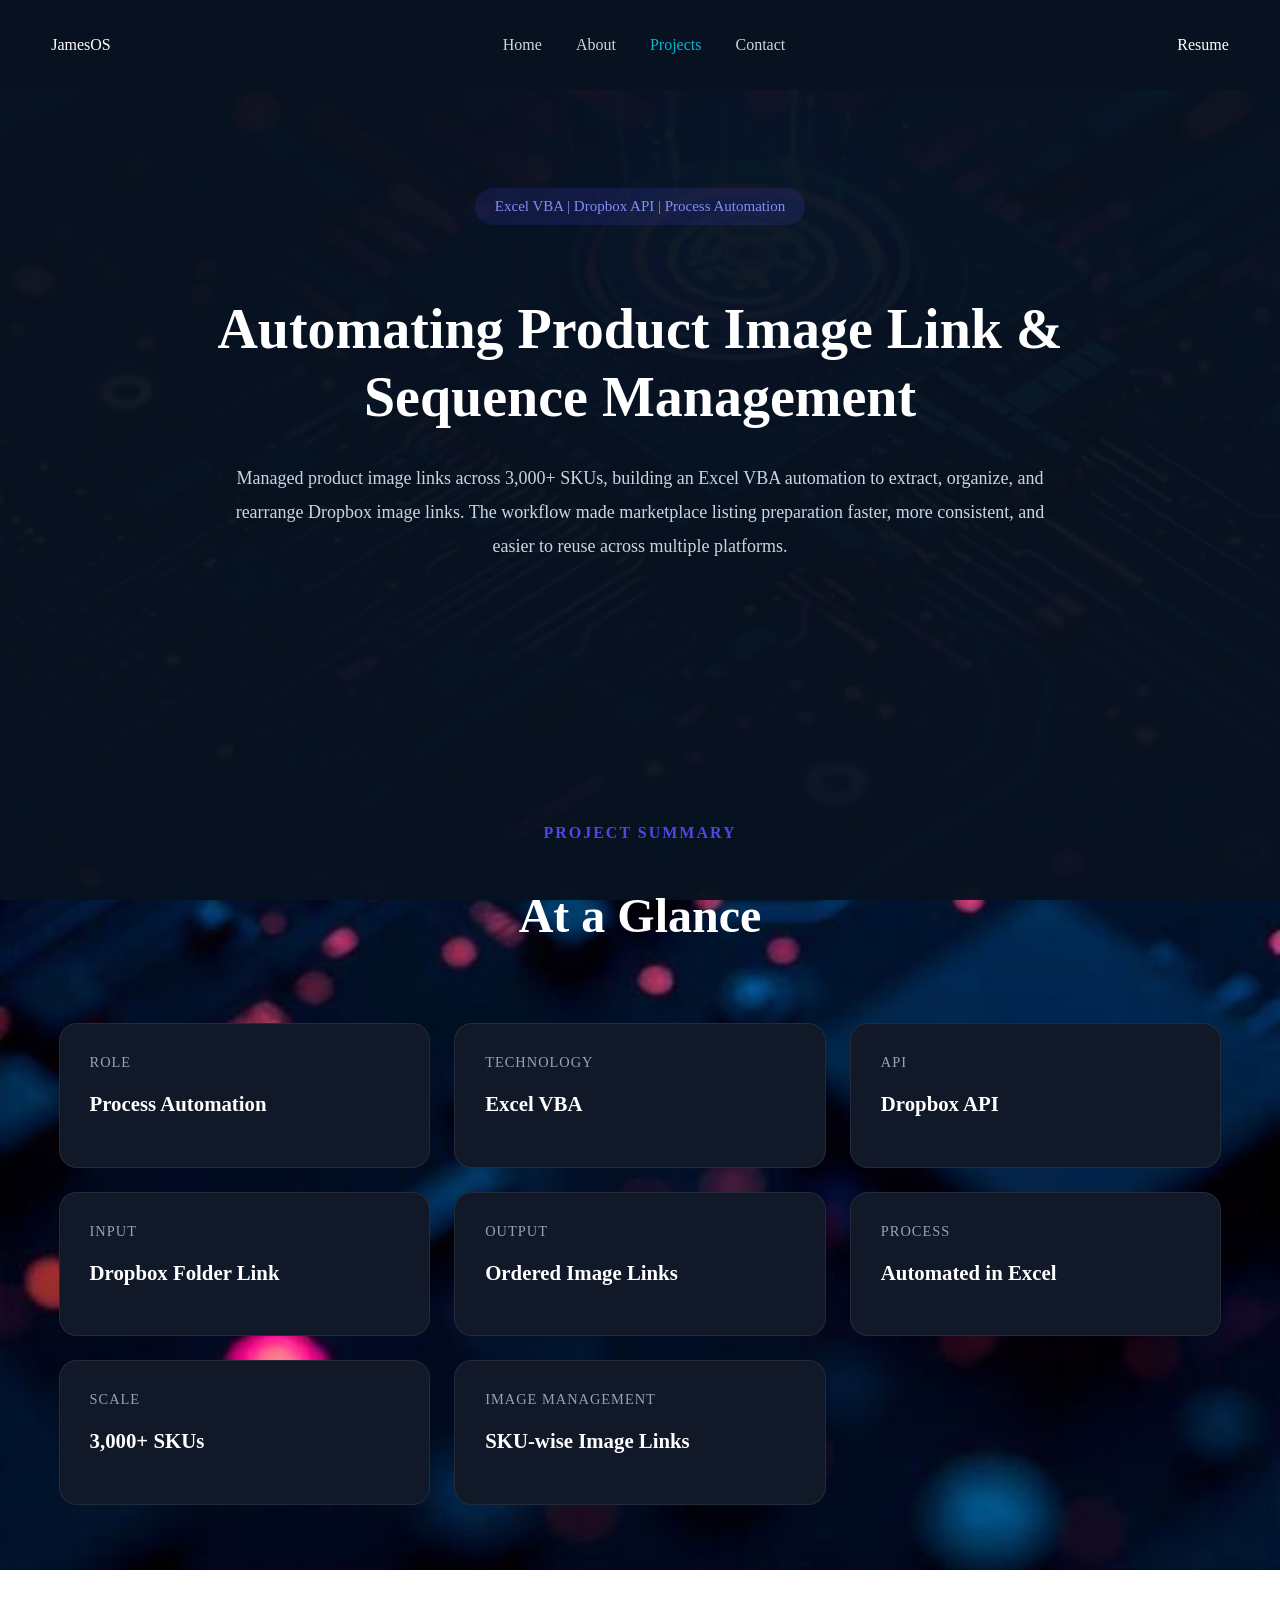
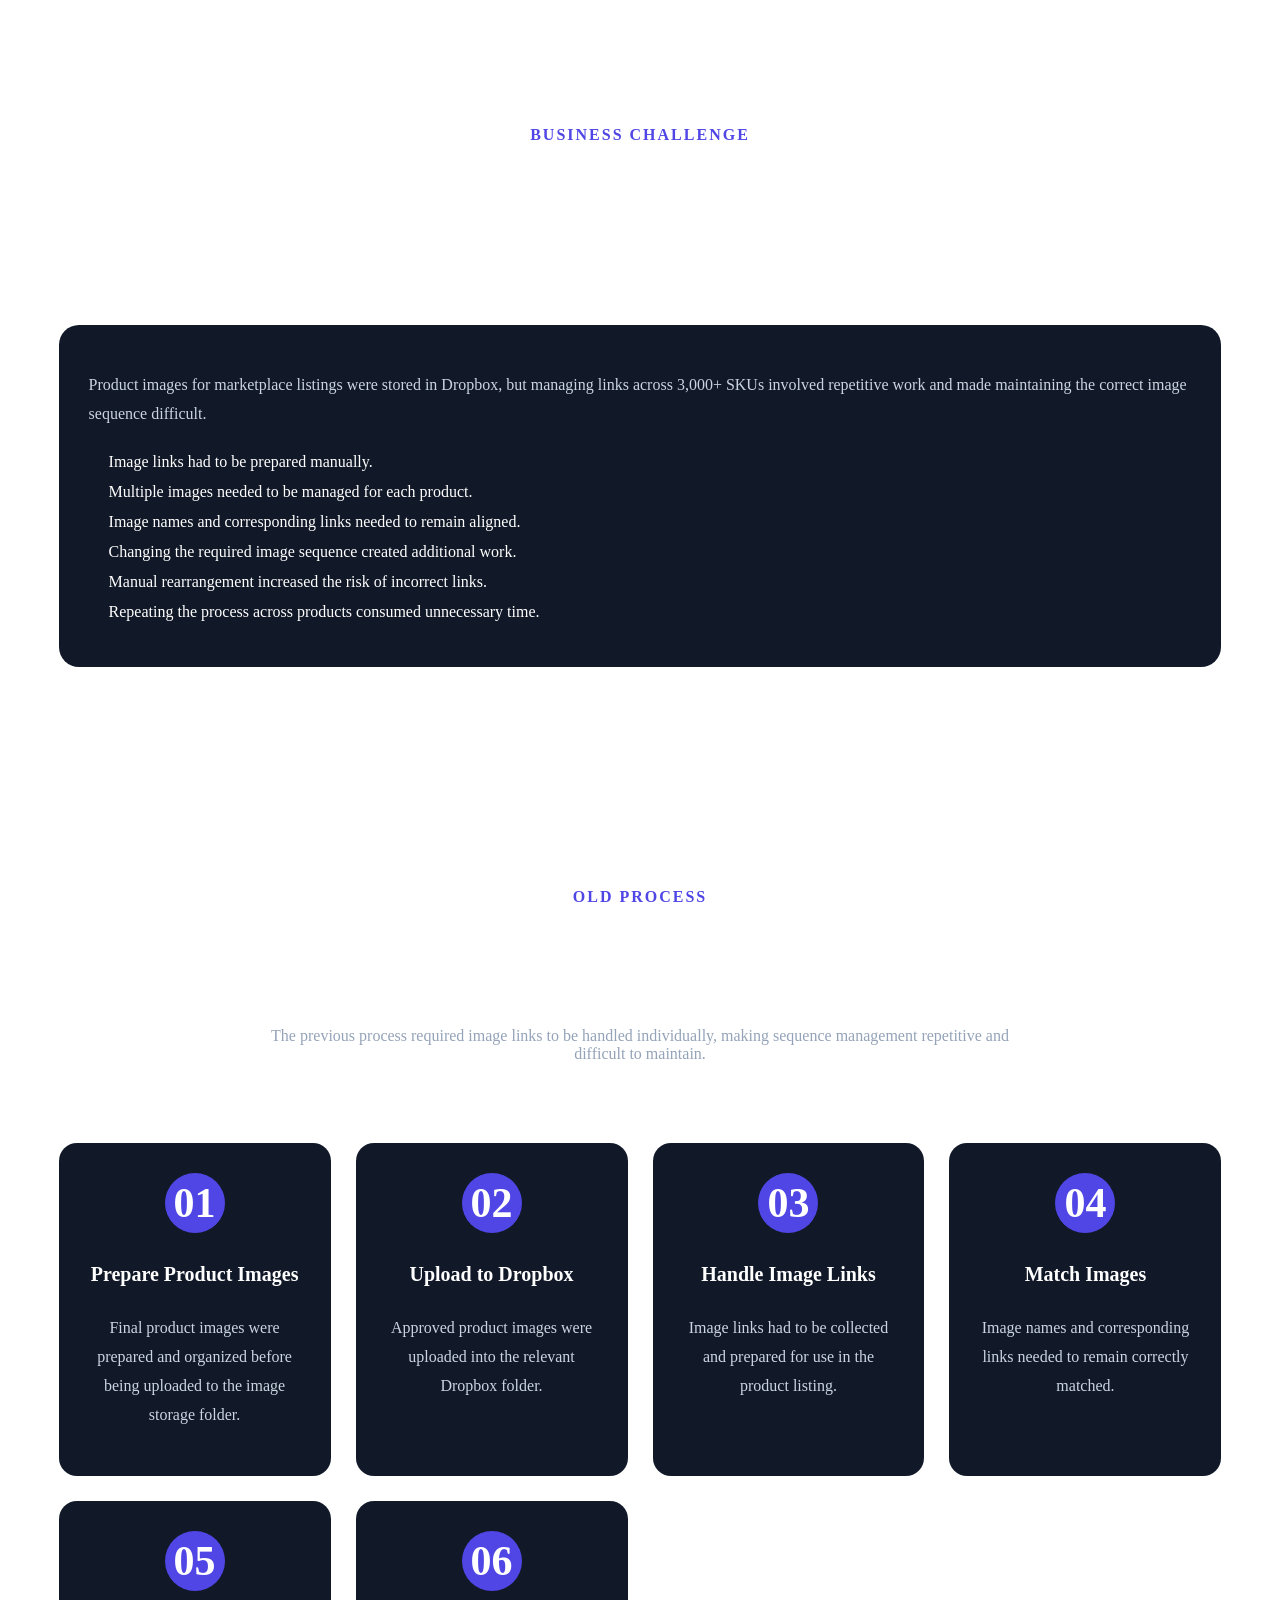
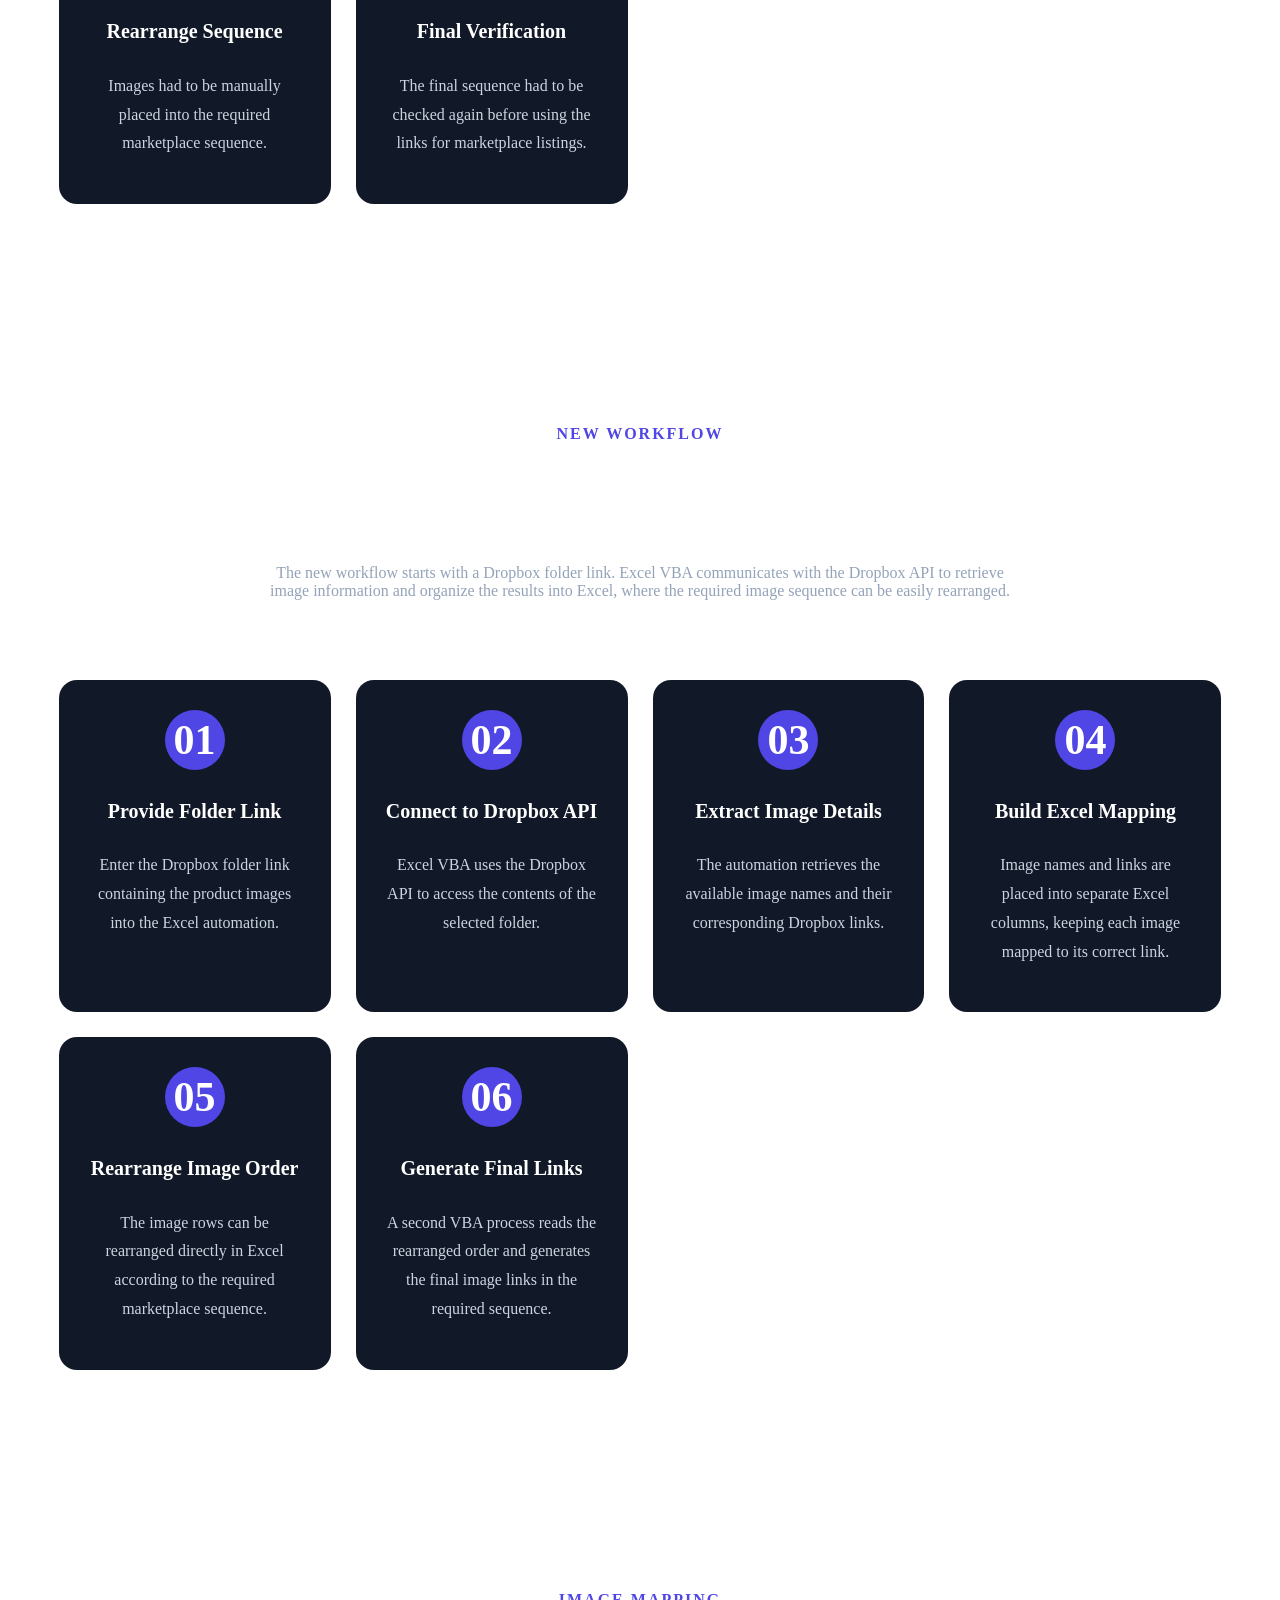
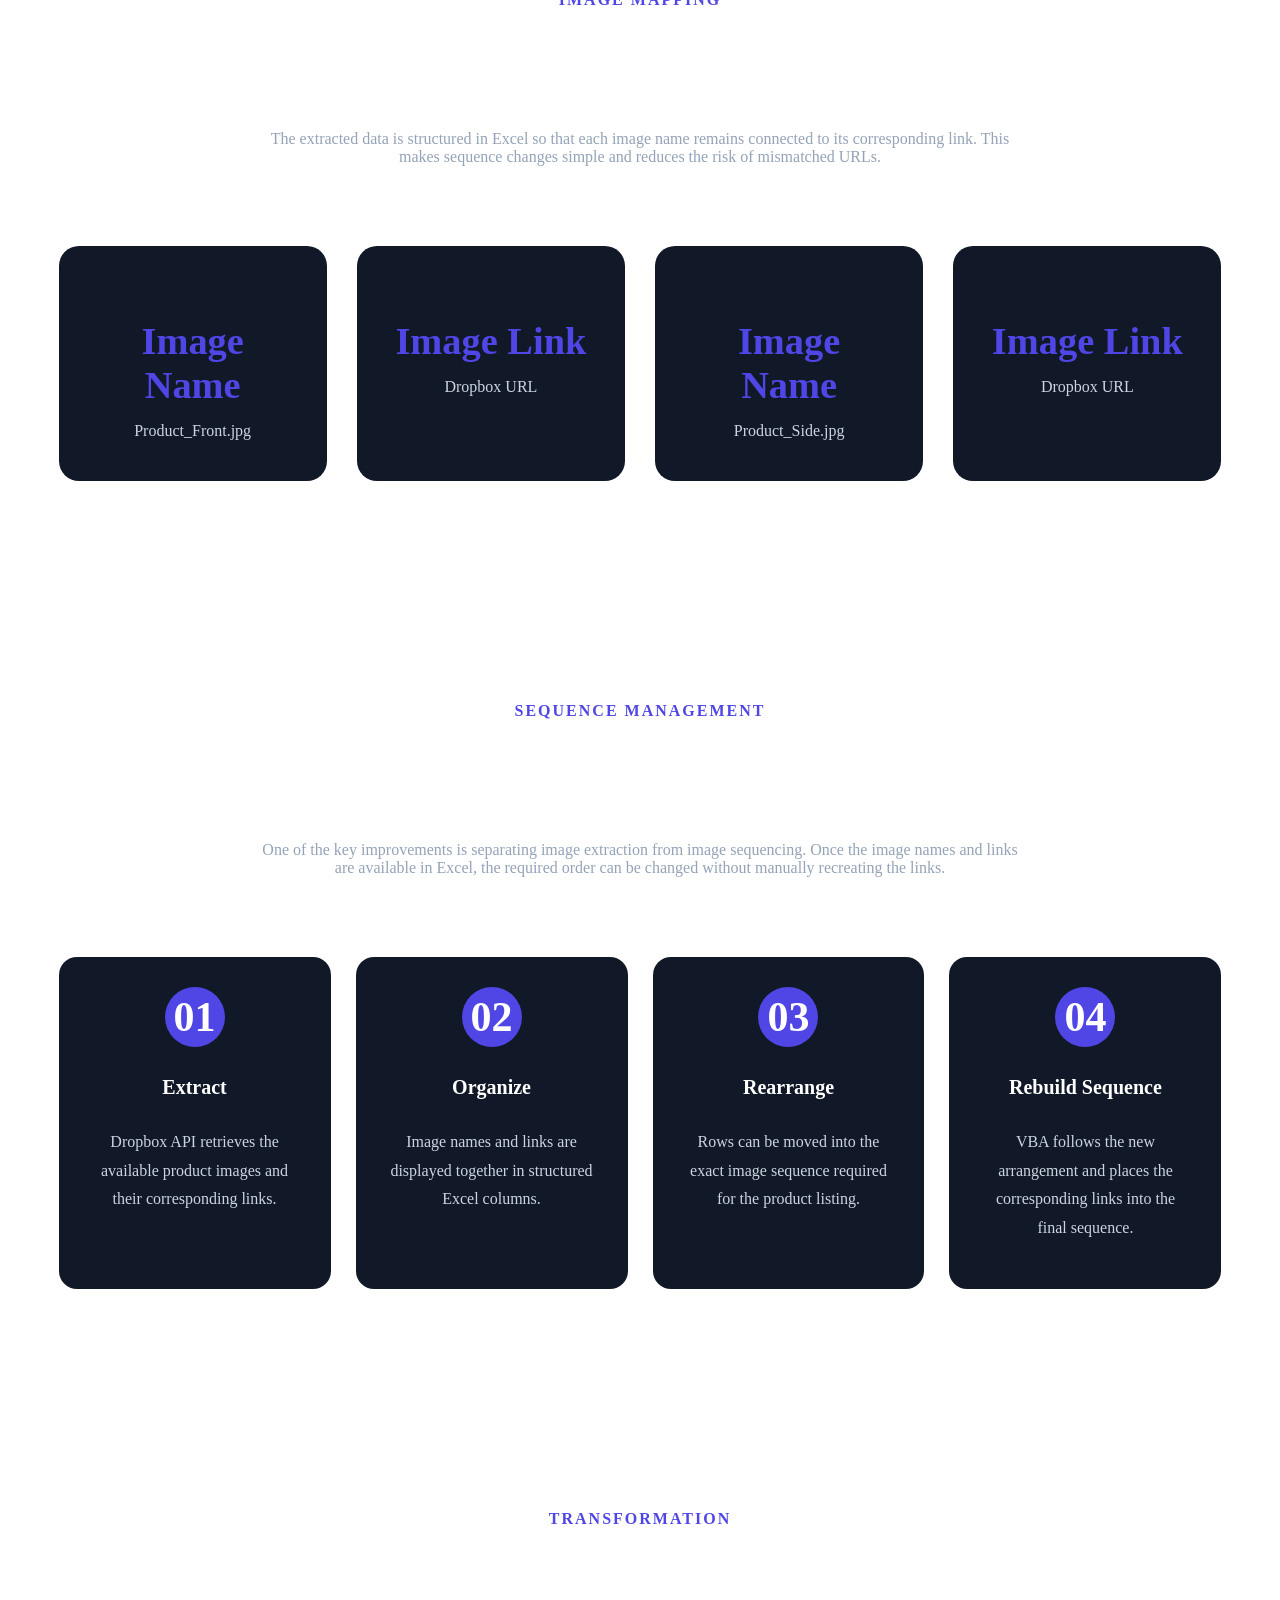
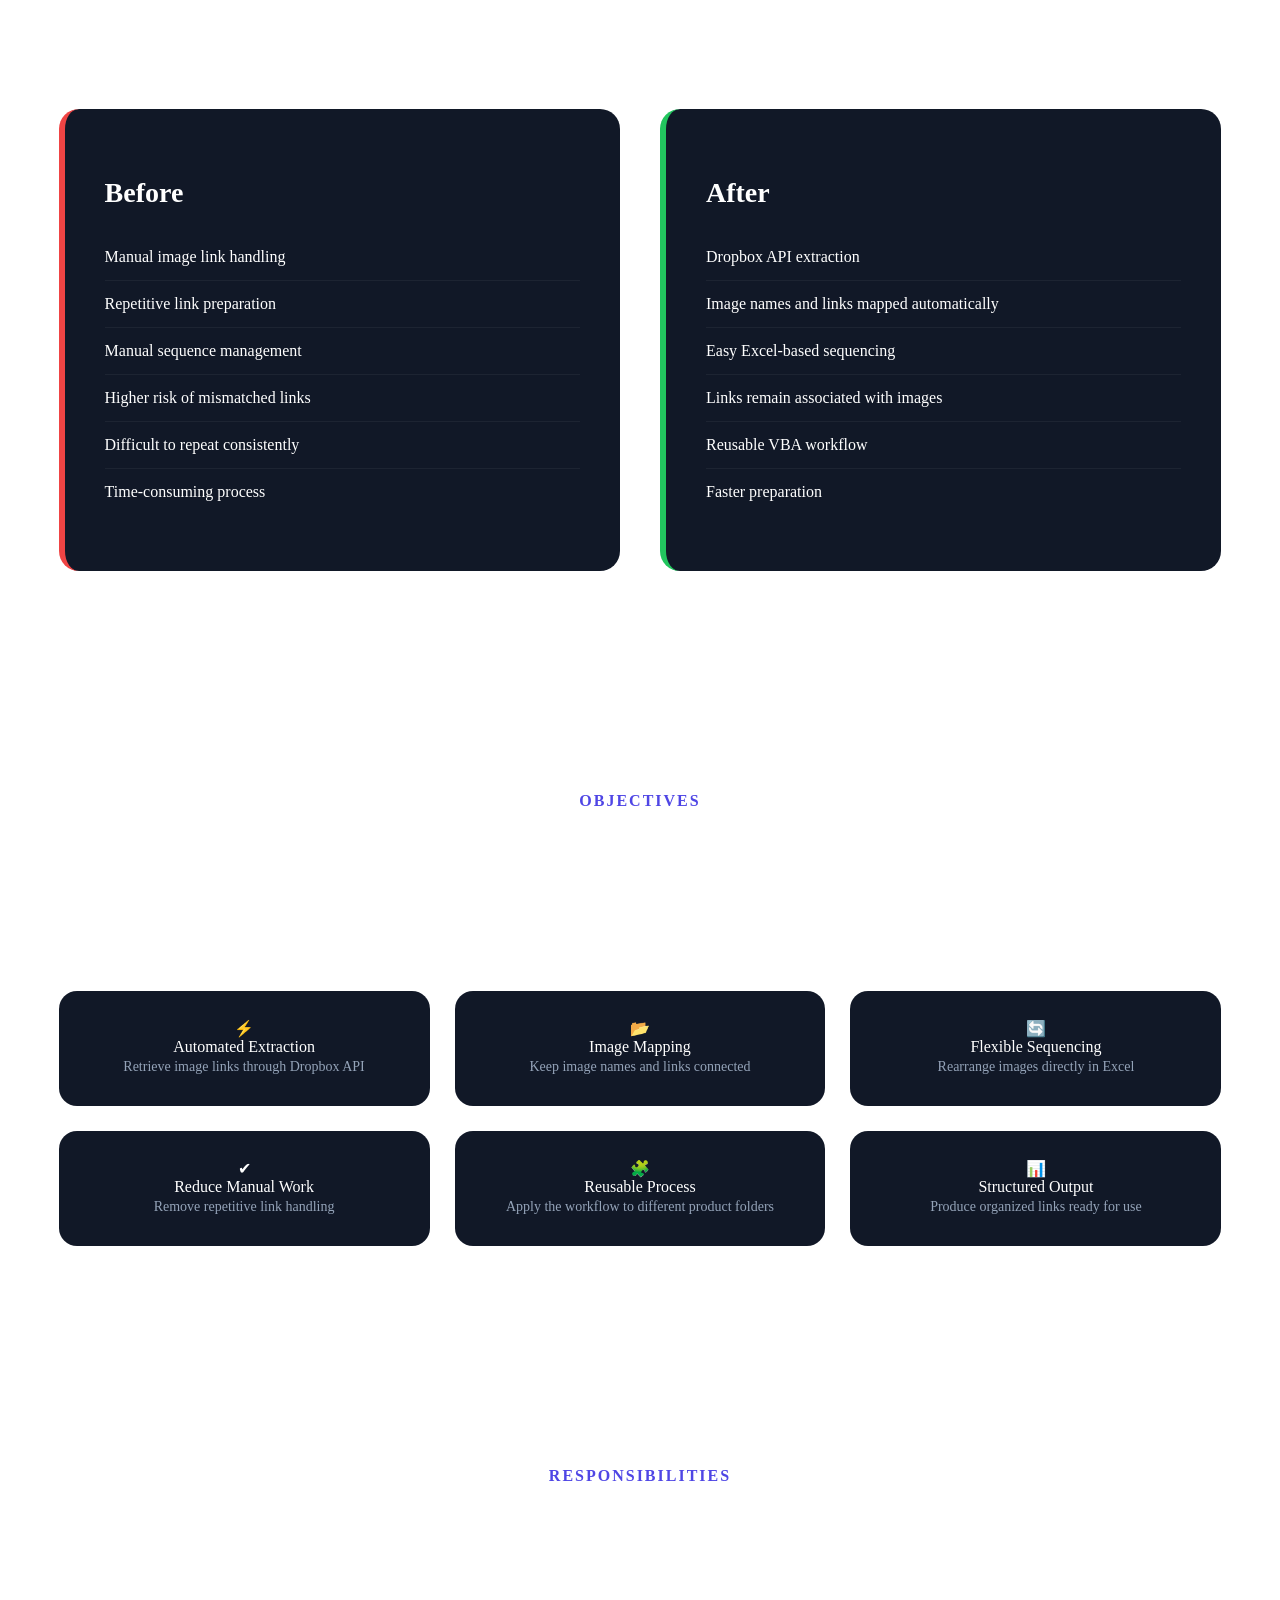
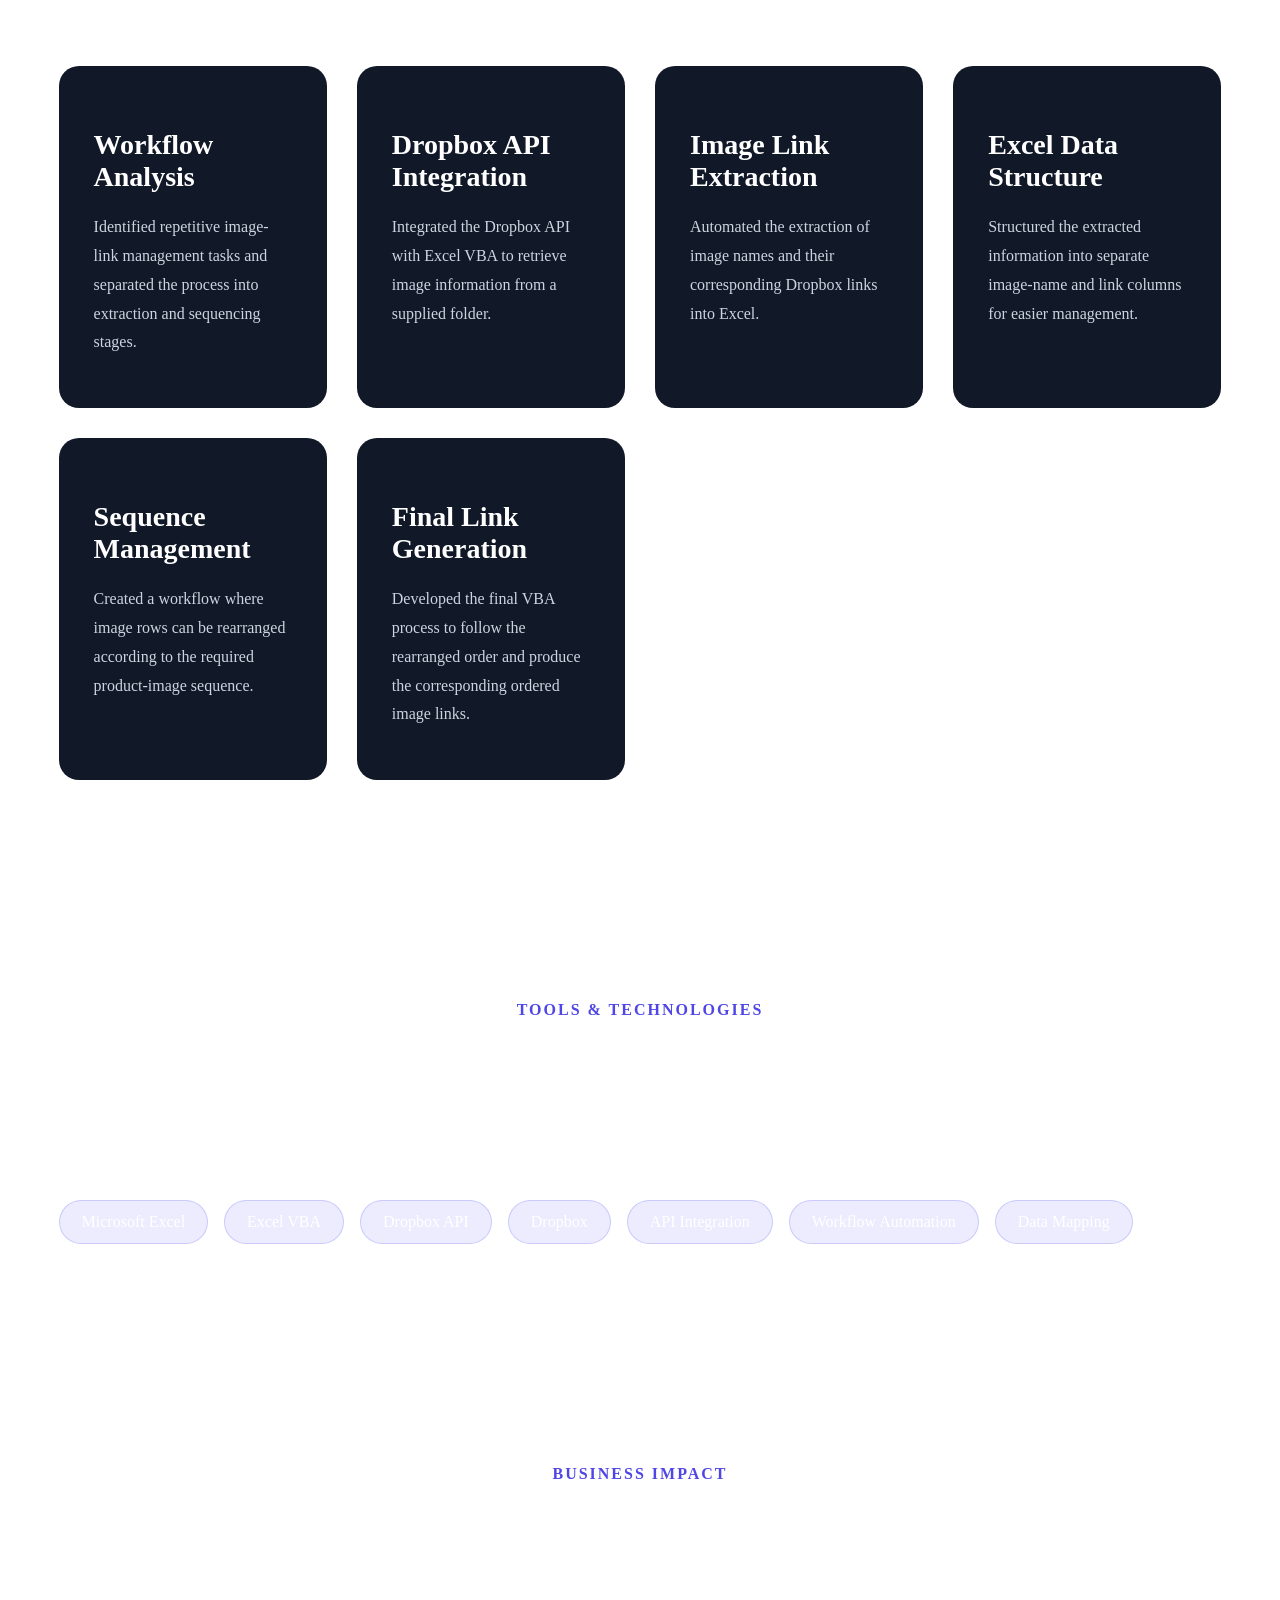
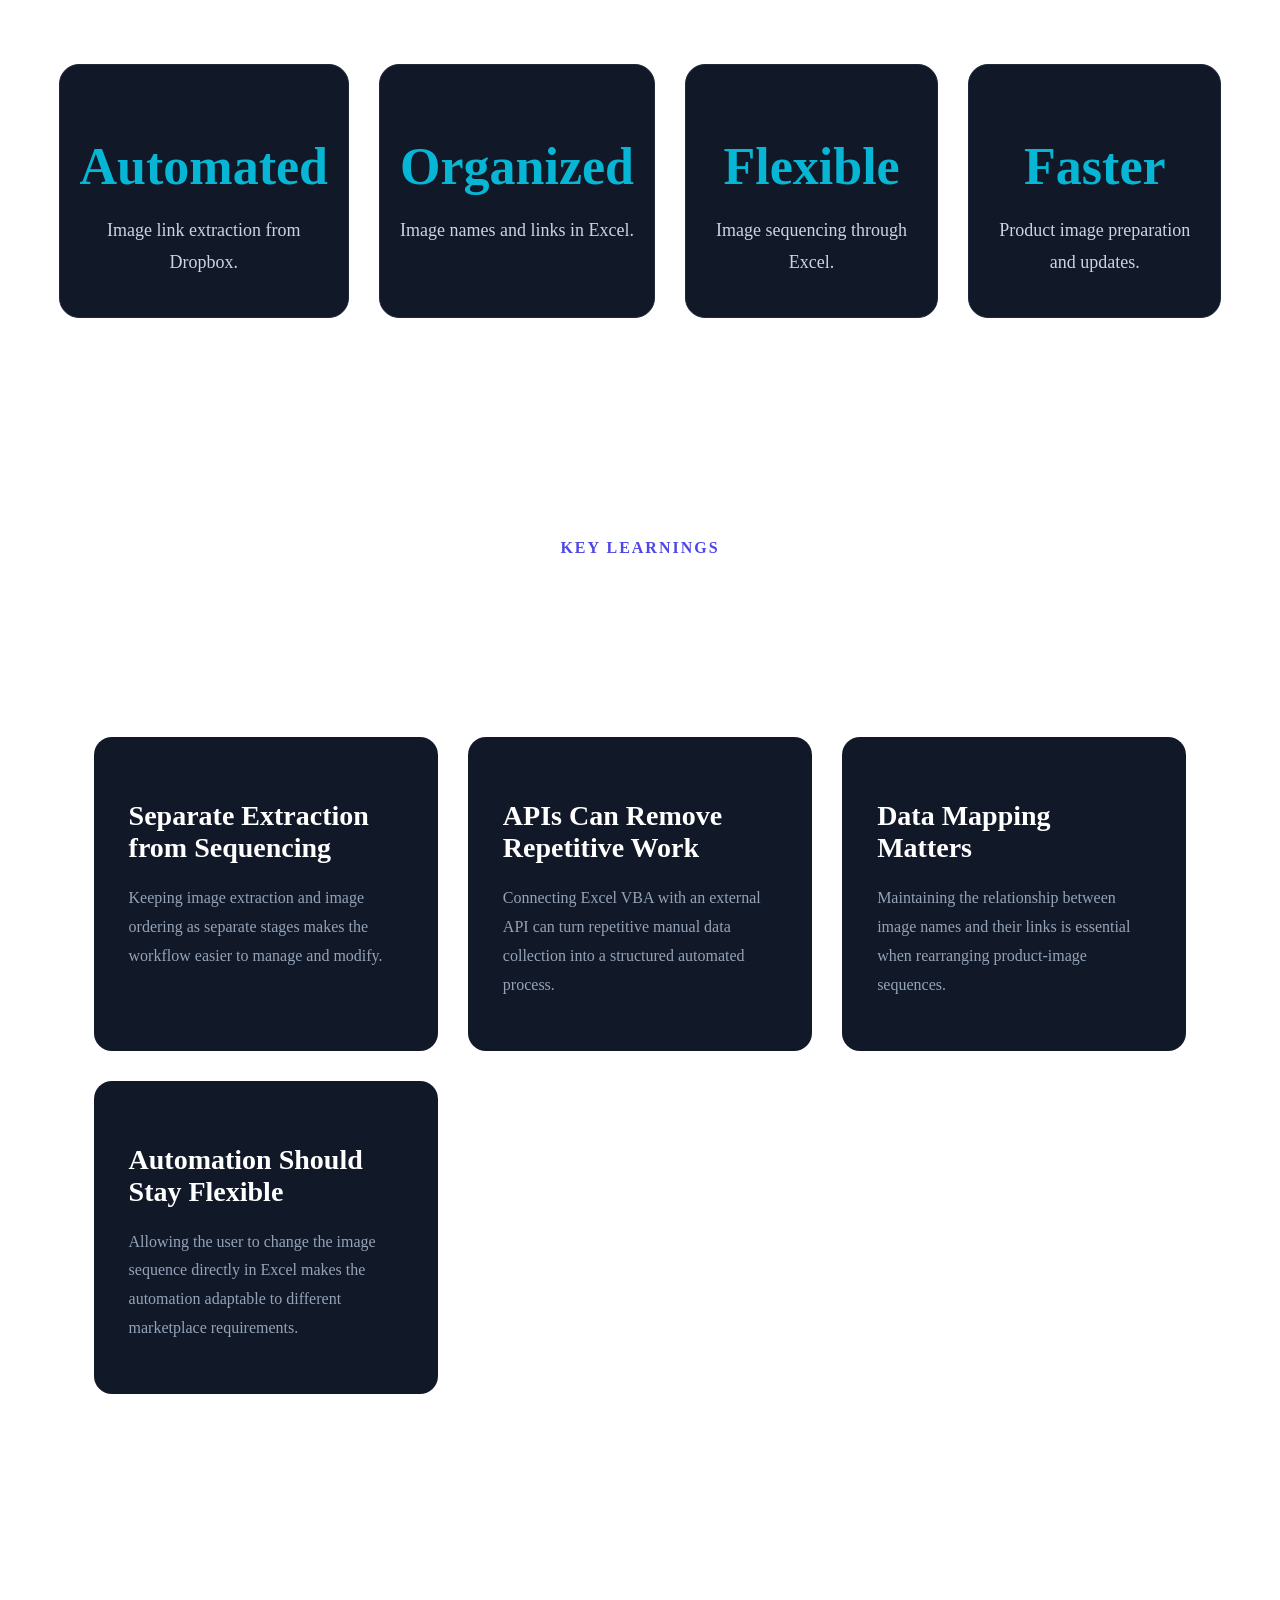
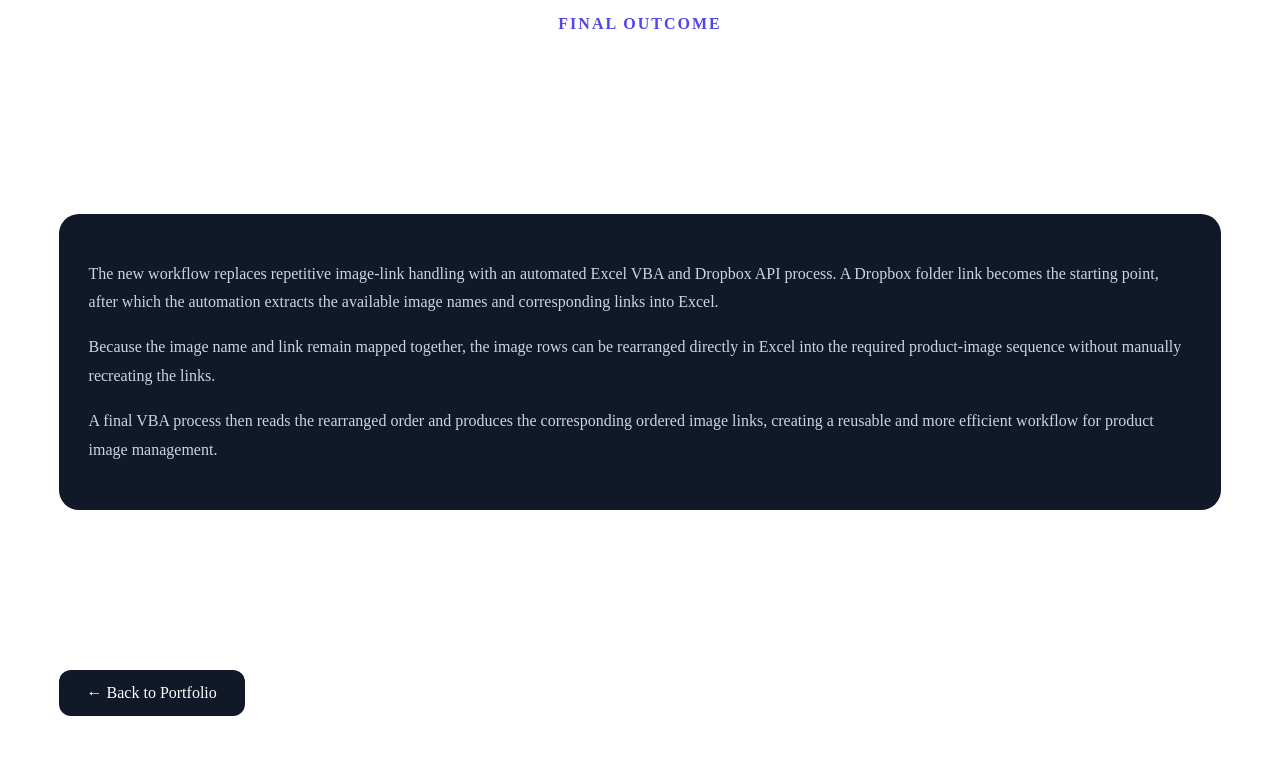
==== commit 10fb1529: "28-08-2026" ====
--- a/pages/automation.html
+++ b/pages/automation.html
@@ -1,551 +1,1477 @@
 <!DOCTYPE html>
 <html lang="en">
 <head>
-<!-- Google tag (gtag.js) -->
+
+<!-- =====================================
+GOOGLE ANALYTICS
+====================================== -->
+
 <script async src="https://www.googletagmanager.com/gtag/js?id=G-H7ZFYCJH4J"></script>
+
 <script>
-  window.dataLayer = window.dataLayer || [];
-  function gtag(){dataLayer.push(arguments);}
-  gtag('js', new Date());
-
-  gtag('config', 'G-H7ZFYCJH4J');
+window.dataLayer = window.dataLayer || [];
+
+function gtag(){
+    dataLayer.push(arguments);
+}
+
+gtag('js', new Date());
+
+gtag('config', 'G-H7ZFYCJH4J');
 </script>
+
+
+<!-- =====================================
+DOCUMENT META
+====================================== -->
+
 <meta charset="UTF-8">
-<meta name="viewport" content="width=device-width, initial-scale=1.0">
-<title>Automating Product Image Link Management Using Excel VBA | James Dsouza</title>
+
+<meta name="viewport"
+      content="width=device-width, initial-scale=1.0">
+
+<meta name="description"
+      content="Excel VBA and Dropbox API automation project for extracting, organizing and rearranging product image links.">
+
+<meta name="author"
+      content="James Dsouza">
+
+<title>
+Automated Product Image Link & Sequence Management | James Dsouza
+</title>
+
+
+<!-- =====================================
+STYLESHEETS
+====================================== -->
+
 <link rel="stylesheet" href="../css/layout.css">
 <link rel="stylesheet" href="../css/variables.css">
 <link rel="stylesheet" href="../css/case-study.css">
 <link rel="stylesheet" href="../css/responsive.css">
 
+</head>
+
 <body>
-<main>
+
+<!-- =====================================
+SITE HEADER
+====================================== -->
 
 <header class="site-header">
 
     <div class="nav-wrapper">
 
+        <a href="../index.html" class="site-logo">
+
+            <div class="site-logo-text">
+                JamesOS
+            </div>
+
+        </a>
+
         <nav class="site-nav">
 
-            <a href="../index.html">Home</a>
-
-            <a href="../index.html#about">About</a>
-
-            <a href="../index.html#projects" class="active">Projects</a>
-
-            <a href="../index.html#contact">Contact</a>
+            <a href="../index.html">
+                Home
+            </a>
+
+            <a href="../index.html#about">
+                About
+            </a>
+
+            <a href="../index.html#projects" class="active">
+                Projects
+            </a>
+
+            <a href="../index.html#contact">
+                Contact
+            </a>
 
         </nav>
 
         <a href="../assets/resume/James_Dsouza_Resume.pdf"
            class="btn btn-primary"
            download>
+
             Resume
+
         </a>
 
     </div>
 
 </header>
 
+
+<main>
+
+
 <!-- =====================================
 CASE STUDY HERO
 ====================================== -->
+
 <section class="case-hero">
+
     <div class="container">
+
         <span class="case-tag">
-            Excel VBA | Process Automation | Dropbox | Catalog Operations
+            Excel VBA | Dropbox API | Process Automation
         </span>
-        <h1>Automating Product Image Link Management Using Excel VBA
+
+        <h1>
+            Automating Product Image Link & Sequence Management
         </h1>
+
         <p>
-            Designed a two-step Excel VBA automation that extracts and rearranges
-            Dropbox image links, reducing a repetitive manual catalog process from
-            over an hour to just 5–10 minutes while improving accuracy and consistency.
+            Managed product image links across 3,000+ SKUs, building an Excel VBA automation to extract, organize, and rearrange Dropbox image links. The workflow made marketplace listing preparation faster, more consistent, and easier to reuse across multiple platforms.
         </p>
-    </div>
+
+    </div>
+
 </section>
+
+
+<!-- =====================================
+PROJECT SUMMARY
+====================================== -->
+
 <section id="summary" class="project-summary reveal">
+
     <div class="container">
+
         <div class="section-title">
-            <p>PROJECT SUMMARY</p>
-            <h2>At a Glance</h2>
-        </div>
+
+            <p>
+                PROJECT SUMMARY
+            </p>
+
+            <h2>
+                At a Glance
+            </h2>
+
+        </div>
+
+
         <div class="summary-grid">
+
             <div class="summary-card">
-                <span>Role</span>
-                <h3>Process Automation</h3>
-            </div>
+
+                <span>
+                    Role
+                </span>
+
+                <h3>
+                    Process Automation
+                </h3>
+
+            </div>
+
+
             <div class="summary-card">
-                <span>Technology</span>
-                <h3>Excel VBA</h3>
-            </div>
+
+                <span>
+                    Technology
+                </span>
+
+                <h3>
+                    Excel VBA
+                </h3>
+
+            </div>
+
+
             <div class="summary-card">
-                <span>Platform</span>
-                <h3>Dropbox + Excel</h3>
-            </div>
+
+                <span>
+                    API
+                </span>
+
+                <h3>
+                    Dropbox API
+                </h3>
+
+            </div>
+
+
             <div class="summary-card">
-                <span>Problem</span>
-                <h3>Manual image link management</h3>
-            </div>
+
+                <span>
+                    Input
+                </span>
+
+                <h3>
+                    Dropbox Folder Link
+                </h3>
+
+            </div>
+
+
             <div class="summary-card">
-                <span>Solution Type</span>
-                <h3>VBA Automation</h3>
-            </div>
+
+                <span>
+                    Output
+                </span>
+
+                <h3>
+                    Ordered Image Links
+                </h3>
+
+            </div>
+
+
             <div class="summary-card">
-                <span>Time Saved</span>
-                <h3>5–10 Minutes</h3>
-            </div>
-        </div>
-    </div>
+
+                <span>
+                    Process
+                </span>
+
+                <h3>
+                    Automated in Excel
+                </h3>
+            </div>
+
+            <div class="summary-card">
+                <span>Scale</span>
+                <h3>3,000+ SKUs</h3>
+            </div>
+
+            <div class="summary-card">
+                <span>Image Management</span>
+                <h3>SKU-wise Image Links</h3>
+            </div>
+
+        </div>
+
+    </div>
+
 </section>
+
+
+<!-- =====================================
+BUSINESS CHALLENGE
+====================================== -->
+
 <section id="challenge" class="challenge-section reveal">
+
     <div class="container">
+
         <div class="section-title">
-            <p>BUSINESS CHALLENGE</p>
-            <h2>The Problem</h2>
-        </div>
+
+            <p>
+                BUSINESS CHALLENGE
+            </p>
+
+            <h2>
+                The Problem
+            </h2>
+
+        </div>
+
+
         <div class="content-card">
-            <p>
-                Every product image uploaded for marketplace listings required
-                individual Dropbox links. Since each SKU could contain multiple images,
-                copying links one by one was repetitive, slow, and prone to human error.
-                Whenever branding or product images were updated, the entire process had to
-                be repeated.
-            </p>
+
+            <p>
+                Product images for marketplace listings were stored in Dropbox, but managing links across 3,000+ SKUs involved repetitive work and made maintaining the correct image sequence difficult.
+            </p>
+
+
             <ul>
-                <li>Individual image links copied manually</li>
-                <li>Repetitive copy-paste work</li>
-                <li>Difficult to manage hundreds of product images</li>
-                <li>High possibility of incorrect image sequence</li>
-                <li>Time-consuming catalog updates</li>
+
+                <li>
+                    Image links had to be prepared manually.
+                </li>
+
+                <li>
+                    Multiple images needed to be managed for each product.
+                </li>
+
+                <li>
+                    Image names and corresponding links needed to remain aligned.
+                </li>
+
+                <li>
+                    Changing the required image sequence created additional work.
+                </li>
+
+                <li>
+                    Manual rearrangement increased the risk of incorrect links.
+                </li>
+
+                <li>
+                    Repeating the process across products consumed unnecessary time.
+                </li>
+
             </ul>
-        </div>
-    </div>
+
+        </div>
+
+    </div>
+
 </section>
+
+
+<!-- =====================================
+OLD PROCESS
+====================================== -->
+
 <section id="old-workflow" class="workflow-section reveal">
+
     <div class="container">
 
         <div class="section-title">
-            <p>OLD WORKFLOW</p>
-            <h2>Manual Process Before Automation</h2>
+
+            <p>
+                OLD PROCESS
+            </p>
+
+            <h2>
+                Manual Image Link Management
+            </h2>
+
             <span>
-                Product image updates required multiple manual steps across
-                Google Drive, Dropbox, and Excel. Each product image link had
-                to be copied individually, making the process slow and prone
-                to human error.
+                The previous process required image links to be handled
+                individually, making sequence management repetitive and
+                difficult to maintain.
             </span>
-        </div>
+
+        </div>
+
 
         <div class="workflow-grid">
 
-            <div class="workflow-step">
-                <div class="step-number">01</div>
-                <h4>Image Quality Check</h4>
-                <p>
-                    Open the product collection folder in Google Drive and
-                    verify spelling, image alignment, arrows, and product
-                    features before approval.
-                </p>
-            </div>
-
-            <div class="workflow-step">
-                <div class="step-number">02</div>
-                <h4>Download Approved Images</h4>
-                <p>
-                    Download the finalized image folder after completing the
-                    quality check and branding review.
-                </p>
-            </div>
-
-            <div class="workflow-step">
-                <div class="step-number">03</div>
-                <h4>Upload to Dropbox</h4>
-                <p>
-                    Upload the complete folder to Dropbox to generate shareable
-                    image links for marketplace listings.
-                </p>
-            </div>
-
-            <div class="workflow-step">
-                <div class="step-number">04</div>
-                <h4>Copy Individual Links</h4>
-                <p>
-                    Open every image separately, copy its Dropbox link, and
-                    repeat the process for all product images.
-                </p>
-            </div>
-
-            <div class="workflow-step">
-                <div class="step-number">05</div>
-                <h4>Paste into Excel</h4>
-                <p>
-                    Paste every image URL into the correct Excel column while
-                    maintaining the required image sequence manually.
-                </p>
-            </div>
-
-            <div class="workflow-step">
-                <div class="step-number">06</div>
-                <h4>Final Verification</h4>
-                <p>
-                    Review all links again to ensure the correct image order,
-                    reduce errors, and avoid incorrect marketplace uploads.
-                </p>
-            </div>
-
-        </div>
-
-    </div>
+
+            <div class="workflow-step">
+
+                <div class="step-number">
+                    01
+                </div>
+
+                <h4>
+                    Prepare Product Images
+                </h4>
+
+                <p>
+                    Final product images were prepared and organized
+                    before being uploaded to the image storage folder.
+                </p>
+
+            </div>
+
+
+            <div class="workflow-step">
+
+                <div class="step-number">
+                    02
+                </div>
+
+                <h4>
+                    Upload to Dropbox
+                </h4>
+
+                <p>
+                    Approved product images were uploaded into the
+                    relevant Dropbox folder.
+                </p>
+
+            </div>
+
+
+            <div class="workflow-step">
+
+                <div class="step-number">
+                    03
+                </div>
+
+                <h4>
+                    Handle Image Links
+                </h4>
+
+                <p>
+                    Image links had to be collected and prepared
+                    for use in the product listing.
+                </p>
+
+            </div>
+
+
+            <div class="workflow-step">
+
+                <div class="step-number">
+                    04
+                </div>
+
+                <h4>
+                    Match Images
+                </h4>
+
+                <p>
+                    Image names and corresponding links needed to
+                    remain correctly matched.
+                </p>
+
+            </div>
+
+
+            <div class="workflow-step">
+
+                <div class="step-number">
+                    05
+                </div>
+
+                <h4>
+                    Rearrange Sequence
+                </h4>
+
+                <p>
+                    Images had to be manually placed into the required
+                    marketplace sequence.
+                </p>
+
+            </div>
+
+
+            <div class="workflow-step">
+
+                <div class="step-number">
+                    06
+                </div>
+
+                <h4>
+                    Final Verification
+                </h4>
+
+                <p>
+                    The final sequence had to be checked again before
+                    using the links for marketplace listings.
+                </p>
+
+            </div>
+
+
+        </div>
+
+    </div>
+
 </section>
 
+
+<!-- =====================================
+NEW AUTOMATED PROCESS
+====================================== -->
+
 <section id="new-workflow" class="workflow-section reveal">
+
     <div class="container">
 
         <div class="section-title">
-            <p>NEW WORKFLOW</p>
-            <h2>Automated Process Using Excel VBA</h2>
+
+            <p>
+                NEW WORKFLOW
+            </p>
+
+            <h2>
+                Dropbox API + Excel VBA Automation
+            </h2>
+
             <span>
-                Instead of copying every Dropbox image link manually, I built
-                an Excel VBA solution that extracts and arranges image links
-                automatically. The process reduced repetitive work and
-                completed image link preparation in just 5–10 minutes.
+                The new workflow starts with a Dropbox folder link.
+                Excel VBA communicates with the Dropbox API to retrieve
+                image information and organize the results into Excel,
+                where the required image sequence can be easily rearranged.
             </span>
-        </div>
+
+        </div>
+
 
         <div class="workflow-grid">
 
-            <div class="workflow-step">
-                <div class="step-number">01</div>
-                <h4>Image Quality Check</h4>
-                <p>
-                    Verify all product images for spelling, alignment,
-                    arrows, and product features before uploading.
-                </p>
-            </div>
-
-            <div class="workflow-step">
-                <div class="step-number">02</div>
-                <h4>Upload Images to Dropbox</h4>
-                <p>
-                    Upload the approved image folder to Dropbox while ensuring
-                    every image follows the required naming convention.
-                </p>
-            </div>
-
-            <div class="workflow-step">
-                <div class="step-number">03</div>
-                <h4>Copy Folder Contents</h4>
-                <p>
-                    Open the Dropbox folder in Opera browser, select all image
-                    files, copy them, and paste the data directly into Excel
-                    in one operation.
-                </p>
-            </div>
-
-            <div class="workflow-step">
-                <div class="step-number">04</div>
-                <h4>Run VBA Link Extractor</h4>
-                <p>
-                    Execute the first VBA macro to extract valid Dropbox
-                    hyperlinks from the copied data automatically.
-                </p>
-            </div>
-
-            <div class="workflow-step">
-                <div class="step-number">05</div>
-                <h4>Run VBA Link Organizer</h4>
-                <p>
-                    Execute the second VBA macro to arrange image links into
-                    the required sequence for marketplace uploads.
-                </p>
-            </div>
-
-            <div class="workflow-step">
-                <div class="step-number">06</div>
-                <h4>Ready for Upload</h4>
-                <p>
-                    The final Excel sheet is generated with correctly ordered
-                    image links, reducing manual effort and completing the
-                    process in approximately 5–10 minutes.
-                </p>
-            </div>
-
-        </div>
-
-    </div>
+
+            <div class="workflow-step">
+
+                <div class="step-number">
+                    01
+                </div>
+
+                <h4>
+                    Provide Folder Link
+                </h4>
+
+                <p>
+                    Enter the Dropbox folder link containing the
+                    product images into the Excel automation.
+                </p>
+
+            </div>
+
+
+            <div class="workflow-step">
+
+                <div class="step-number">
+                    02
+                </div>
+
+                <h4>
+                    Connect to Dropbox API
+                </h4>
+
+                <p>
+                    Excel VBA uses the Dropbox API to access the
+                    contents of the selected folder.
+                </p>
+
+            </div>
+
+
+            <div class="workflow-step">
+
+                <div class="step-number">
+                    03
+                </div>
+
+                <h4>
+                    Extract Image Details
+                </h4>
+
+                <p>
+                    The automation retrieves the available image
+                    names and their corresponding Dropbox links.
+                </p>
+
+            </div>
+
+
+            <div class="workflow-step">
+
+                <div class="step-number">
+                    04
+                </div>
+
+                <h4>
+                    Build Excel Mapping
+                </h4>
+
+                <p>
+                    Image names and links are placed into separate
+                    Excel columns, keeping each image mapped to its
+                    correct link.
+                </p>
+
+            </div>
+
+
+            <div class="workflow-step">
+
+                <div class="step-number">
+                    05
+                </div>
+
+                <h4>
+                    Rearrange Image Order
+                </h4>
+
+                <p>
+                    The image rows can be rearranged directly in Excel
+                    according to the required marketplace sequence.
+                </p>
+
+            </div>
+
+
+            <div class="workflow-step">
+
+                <div class="step-number">
+                    06
+                </div>
+
+                <h4>
+                    Generate Final Links
+                </h4>
+
+                <p>
+                    A second VBA process reads the rearranged order and
+                    generates the final image links in the required sequence.
+                </p>
+
+            </div>
+
+
+        </div>
+
+    </div>
+
 </section>
 
-<section id="vba-workflow" class="workflow-section reveal">
+
+<!-- =====================================
+EXCEL IMAGE MAPPING
+====================================== -->
+
+<section id="mapping" class="performance-dashboard reveal">
+
     <div class="container">
 
         <div class="section-title">
-            <p>HOW THE VBA WORKS</p>
-            <h2>Automation Logic</h2>
+
+            <p>
+                IMAGE MAPPING
+            </p>
+
+            <h2>
+                Image Name + Link Relationship
+            </h2>
+
             <span>
-                The automation consists of two VBA macros that work together to
-                extract Dropbox image hyperlinks and arrange them into the
-                required sequence for marketplace uploads.
+                The extracted data is structured in Excel so that each
+                image name remains connected to its corresponding link.
+                This makes sequence changes simple and reduces the risk
+                of mismatched URLs.
             </span>
-        </div>
+
+        </div>
+
+
+        <div class="dashboard-grid">
+
+
+            <div class="dashboard-card">
+
+                <h3>
+                    Image Name
+                </h3>
+
+                <p>
+                    Product_Front.jpg
+                </p>
+
+            </div>
+
+
+            <div class="dashboard-card">
+
+                <h3>
+                    Image Link
+                </h3>
+
+                <p>
+                    Dropbox URL
+                </p>
+
+            </div>
+
+
+            <div class="dashboard-card">
+
+                <h3>
+                    Image Name
+                </h3>
+
+                <p>
+                    Product_Side.jpg
+                </p>
+
+            </div>
+
+
+            <div class="dashboard-card">
+
+                <h3>
+                    Image Link
+                </h3>
+
+                <p>
+                    Dropbox URL
+                </p>
+
+            </div>
+
+
+        </div>
+
+    </div>
+
+</section>
+
+
+<!-- =====================================
+SEQUENCE MANAGEMENT
+====================================== -->
+
+<section id="sequence" class="workflow-section reveal">
+
+    <div class="container">
+
+        <div class="section-title">
+
+            <p>
+                SEQUENCE MANAGEMENT
+            </p>
+
+            <h2>
+                Rearrange Without Rebuilding Links
+            </h2>
+
+            <span>
+                One of the key improvements is separating image extraction
+                from image sequencing. Once the image names and links are
+                available in Excel, the required order can be changed without
+                manually recreating the links.
+            </span>
+
+        </div>
+
 
         <div class="workflow-grid">
 
-            <div class="workflow-step">
-                <div class="step-number">01</div>
-                <h4>Paste Dropbox Data</h4>
-                <p>
-                    Copy all image entries from the Dropbox folder and paste
-                    them into the Excel worksheet in a single operation.
-                </p>
-            </div>
-
-            <div class="workflow-step">
-                <div class="step-number">02</div>
-                <h4>Read Cell Data</h4>
-                <p>
-                    The VBA macro scans each populated row and identifies the
-                    embedded Dropbox hyperlinks attached to the pasted files.
-                </p>
-            </div>
-
-            <div class="workflow-step">
-                <div class="step-number">03</div>
-                <h4>Extract Hyperlinks</h4>
-                <p>
-                    The first macro extracts the actual Dropbox URLs and writes
-                    them into dedicated Excel cells, eliminating manual
-                    copy-and-paste work.
-                </p>
-            </div>
-
-            <div class="workflow-step">
-                <div class="step-number">04</div>
-                <h4>Identify Image Sequence</h4>
-                <p>
-                    Based on the image filenames, the VBA recognizes the
-                    required order such as Main Image, S1, S2, S3 and other
-                    supporting images.
-                </p>
-            </div>
-
-            <div class="workflow-step">
-                <div class="step-number">05</div>
-                <h4>Arrange Image Links</h4>
-                <p>
-                    The second VBA macro automatically rearranges all extracted
-                    links into the correct sequence required for marketplace
-                    uploads.
-                </p>
-            </div>
-
-            <div class="workflow-step">
-                <div class="step-number">06</div>
-                <h4>Generate Final Output</h4>
-                <p>
-                    A clean, standardized Excel sheet is produced with correctly
-                    ordered image links, ready for bulk catalog uploads.
-                </p>
-            </div>
-
-        </div>
-
-    </div>
+
+            <div class="workflow-step">
+
+                <div class="step-number">
+                    01
+                </div>
+
+                <h4>
+                    Extract
+                </h4>
+
+                <p>
+                    Dropbox API retrieves the available product images
+                    and their corresponding links.
+                </p>
+
+            </div>
+
+
+            <div class="workflow-step">
+
+                <div class="step-number">
+                    02
+                </div>
+
+                <h4>
+                    Organize
+                </h4>
+
+                <p>
+                    Image names and links are displayed together in
+                    structured Excel columns.
+                </p>
+
+            </div>
+
+
+            <div class="workflow-step">
+
+                <div class="step-number">
+                    03
+                </div>
+
+                <h4>
+                    Rearrange
+                </h4>
+
+                <p>
+                    Rows can be moved into the exact image sequence
+                    required for the product listing.
+                </p>
+
+            </div>
+
+
+            <div class="workflow-step">
+
+                <div class="step-number">
+                    04
+                </div>
+
+                <h4>
+                    Rebuild Sequence
+                </h4>
+
+                <p>
+                    VBA follows the new arrangement and places the
+                    corresponding links into the final sequence.
+                </p>
+
+            </div>
+
+
+        </div>
+
+    </div>
+
 </section>
 
+
+<!-- =====================================
+BEFORE VS AFTER
+====================================== -->
+
 <section id="comparison" class="before-after reveal">
-<div class="container">
-<div class="section-title">
-<p>TRANSFORMATION</p>
-<h2>Before vs After</h2>
+
+    <div class="container">
+
+        <div class="section-title">
+
+            <p>
+                TRANSFORMATION
+            </p>
+
+            <h2>
+                Before vs After
+            </h2>
+
+        </div>
+
+
+        <div class="comparison-grid">
+
+
+            <div class="comparison-card before">
+
+                <h3>
+                    Before
+                </h3>
+
+                <ul>
+
+                    <li>
+                        Manual image link handling
+                    </li>
+
+                    <li>
+                        Repetitive link preparation
+                    </li>
+
+                    <li>
+                        Manual sequence management
+                    </li>
+
+                    <li>
+                        Higher risk of mismatched links
+                    </li>
+
+                    <li>
+                        Difficult to repeat consistently
+                    </li>
+
+                    <li>
+                        Time-consuming process
+                    </li>
+
+                </ul>
+
+            </div>
+
+
+            <div class="comparison-card after">
+
+                <h3>
+                    After
+                </h3>
+
+                <ul>
+
+                    <li>
+                        Dropbox API extraction
+                    </li>
+
+                    <li>
+                        Image names and links mapped automatically
+                    </li>
+
+                    <li>
+                        Easy Excel-based sequencing
+                    </li>
+
+                    <li>
+                        Links remain associated with images
+                    </li>
+
+                    <li>
+                        Reusable VBA workflow
+                    </li>
+
+                    <li>
+                        Faster preparation
+                    </li>
+
+                </ul>
+
+            </div>
+
+
+        </div>
+
+    </div>
+
+</section>
+
+
+<!-- =====================================
+AUTOMATION OBJECTIVES
+====================================== -->
+
+<section id="objectives" class="objectives-section reveal">
+
+    <div class="container">
+
+        <div class="section-title">
+
+            <p>
+                OBJECTIVES
+            </p>
+
+            <h2>
+                Automation Goals
+            </h2>
+
+        </div>
+
+
+        <div class="objective-grid">
+
+
+            <div class="objective-card">
+
+                ⚡
+
+                <br>
+
+                Automated Extraction
+
+                <br>
+
+                <small>
+                    Retrieve image links through Dropbox API
+                </small>
+
+            </div>
+
+
+            <div class="objective-card">
+
+                📂
+
+                <br>
+
+                Image Mapping
+
+                <br>
+
+                <small>
+                    Keep image names and links connected
+                </small>
+
+            </div>
+
+
+            <div class="objective-card">
+
+                🔄
+
+                <br>
+
+                Flexible Sequencing
+
+                <br>
+
+                <small>
+                    Rearrange images directly in Excel
+                </small>
+
+            </div>
+
+
+            <div class="objective-card">
+
+                ✔
+
+                <br>
+
+                Reduce Manual Work
+
+                <br>
+
+                <small>
+                    Remove repetitive link handling
+                </small>
+
+            </div>
+
+
+            <div class="objective-card">
+
+                🧩
+
+                <br>
+
+                Reusable Process
+
+                <br>
+
+                <small>
+                    Apply the workflow to different product folders
+                </small>
+
+            </div>
+
+
+            <div class="objective-card">
+
+                📊
+
+                <br>
+
+                Structured Output
+
+                <br>
+
+                <small>
+                    Produce organized links ready for use
+                </small>
+
+            </div>
+
+
+        </div>
+
+    </div>
+
+</section>
+
+
+<!-- =====================================
+VBA RESPONSIBILITIES
+====================================== -->
+
+<section id="responsibilities" class="responsibilities-section reveal">
+
+    <div class="container">
+
+        <div class="section-title">
+
+            <p>
+                RESPONSIBILITIES
+            </p>
+
+            <h2>
+                What I Built
+            </h2>
+
+        </div>
+
+
+        <div class="responsibility-grid">
+
+
+            <div class="responsibility-card">
+
+                <h3>
+                    Workflow Analysis
+                </h3>
+
+                <p>
+                    Identified repetitive image-link management tasks
+                    and separated the process into extraction and
+                    sequencing stages.
+                </p>
+
+            </div>
+
+
+            <div class="responsibility-card">
+
+                <h3>
+                    Dropbox API Integration
+                </h3>
+
+                <p>
+                    Integrated the Dropbox API with Excel VBA to retrieve
+                    image information from a supplied folder.
+                </p>
+
+            </div>
+
+
+            <div class="responsibility-card">
+
+                <h3>
+                    Image Link Extraction
+                </h3>
+
+                <p>
+                    Automated the extraction of image names and their
+                    corresponding Dropbox links into Excel.
+                </p>
+
+            </div>
+
+
+            <div class="responsibility-card">
+
+                <h3>
+                    Excel Data Structure
+                </h3>
+
+                <p>
+                    Structured the extracted information into separate
+                    image-name and link columns for easier management.
+                </p>
+
+            </div>
+
+
+            <div class="responsibility-card">
+
+                <h3>
+                    Sequence Management
+                </h3>
+
+                <p>
+                    Created a workflow where image rows can be rearranged
+                    according to the required product-image sequence.
+                </p>
+
+            </div>
+
+
+            <div class="responsibility-card">
+
+                <h3>
+                    Final Link Generation
+                </h3>
+
+                <p>
+                    Developed the final VBA process to follow the
+                    rearranged order and produce the corresponding
+                    ordered image links.
+                </p>
+
+            </div>
+
+
+        </div>
+
+    </div>
+
+</section>
+
+
+<!-- =====================================
+TOOLS & TECHNOLOGIES
+====================================== -->
+
+<section id="tools" class="tools-section reveal">
+
+    <div class="container">
+
+        <div class="section-title">
+
+            <p>
+                TOOLS & TECHNOLOGIES
+            </p>
+
+            <h2>
+                Technology Stack
+            </h2>
+
+        </div>
+
+
+        <div class="badge-group">
+
+            <span>
+                Microsoft Excel
+            </span>
+
+            <span>
+                Excel VBA
+            </span>
+
+            <span>
+                Dropbox API
+            </span>
+
+            <span>
+                Dropbox
+            </span>
+
+            <span>
+                API Integration
+            </span>
+
+            <span>
+                Workflow Automation
+            </span>
+
+            <span>
+                Data Mapping
+            </span>
+
+        </div>
+
+    </div>
+
+</section>
+
+
+<!-- =====================================
+BUSINESS IMPACT
+====================================== -->
+
+<section id="impact" class="impact-section reveal">
+
+    <div class="container">
+
+        <div class="section-title">
+
+            <p>
+                BUSINESS IMPACT
+            </p>
+
+            <h2>
+                What Improved
+            </h2>
+
+        </div>
+
+
+        <div class="impact-grid">
+
+
+            <div class="impact-card">
+
+                <h3>
+                    Automated
+                </h3>
+
+                <p>
+                    Image link extraction from Dropbox.
+                </p>
+
+            </div>
+
+
+            <div class="impact-card">
+
+                <h3>
+                    Organized
+                </h3>
+
+                <p>
+                    Image names and links in Excel.
+                </p>
+
+            </div>
+
+
+            <div class="impact-card">
+
+                <h3>
+                    Flexible
+                </h3>
+
+                <p>
+                    Image sequencing through Excel.
+                </p>
+
+            </div>
+
+
+            <div class="impact-card">
+
+                <h3>
+                    Faster
+                </h3>
+
+                <p>
+                    Product image preparation and updates.
+                </p>
+
+            </div>
+
+
+        </div>
+
+    </div>
+
+</section>
+
+
+<!-- =====================================
+KEY LEARNINGS
+====================================== -->
+
+<section id="learnings" class="learnings-section reveal">
+
+    <div class="container">
+
+        <div class="section-title">
+
+            <p>
+                KEY LEARNINGS
+            </p>
+
+            <h2>
+                Insights
+            </h2>
+
+        </div>
+
+
+        <div class="learning-grid">
+
+
+            <div class="learning-card">
+
+                <h3>
+                    Separate Extraction from Sequencing
+                </h3>
+
+                <p>
+                    Keeping image extraction and image ordering as
+                    separate stages makes the workflow easier to manage
+                    and modify.
+                </p>
+
+            </div>
+
+
+            <div class="learning-card">
+
+                <h3>
+                    APIs Can Remove Repetitive Work
+                </h3>
+
+                <p>
+                    Connecting Excel VBA with an external API can turn
+                    repetitive manual data collection into a structured
+                    automated process.
+                </p>
+
+            </div>
+
+
+            <div class="learning-card">
+
+                <h3>
+                    Data Mapping Matters
+                </h3>
+
+                <p>
+                    Maintaining the relationship between image names
+                    and their links is essential when rearranging
+                    product-image sequences.
+                </p>
+
+            </div>
+
+
+            <div class="learning-card">
+
+                <h3>
+                    Automation Should Stay Flexible
+                </h3>
+
+                <p>
+                    Allowing the user to change the image sequence
+                    directly in Excel makes the automation adaptable
+                    to different marketplace requirements.
+                </p>
+
+            </div>
+
+
+        </div>
+
+    </div>
+
+</section>
+
+
+<!-- =====================================
+FINAL OUTCOME
+====================================== -->
+
+<section id="outcome" class="outcome-section reveal">
+
+    <div class="container">
+
+        <div class="section-title">
+
+            <p>
+                FINAL OUTCOME
+            </p>
+
+            <h2>
+                From Dropbox Folder to Ordered Image Links
+            </h2>
+
+        </div>
+
+
+        <div class="content-card">
+
+            <p>
+                The new workflow replaces repetitive image-link handling
+                with an automated Excel VBA and Dropbox API process.
+                A Dropbox folder link becomes the starting point, after
+                which the automation extracts the available image names
+                and corresponding links into Excel.
+            </p>
+
+
+            <p>
+                Because the image name and link remain mapped together,
+                the image rows can be rearranged directly in Excel into
+                the required product-image sequence without manually
+                recreating the links.
+            </p>
+
+
+            <p>
+                A final VBA process then reads the rearranged order and
+                produces the corresponding ordered image links, creating
+                a reusable and more efficient workflow for product image
+                management.
+            </p>
+
+        </div>
+
+    </div>
+
+</section>
+
+
+<!-- =====================================
+CASE STUDY NAVIGATION
+====================================== -->
+
+<div class="case-navigation">
+
+    <div class="container">
+
+        <a href="../index.html#projects"
+           class="case-nav-btn">
+
+            ← Back to Portfolio
+
+        </a>
+
+    </div>
+
 </div>
-<div class="comparison-grid">
-<div class="comparison-card before">
-<h3>Before</h3>
-<ul>
-<li>Copy each image link manually</li>
-<li>Repeated copy-paste</li>
-<li>High manual effort</li>
-<li>Inconsistent sequence</li>
-<li>30-45 minutes</li>
-<li>Error-prone</li>
-</ul>
-</div>
-<div class="comparison-card after">
-<h3>After</h3>
-<ul>
-<li>Bulk extraction</li>
-<li>One-click VBA</li>
-<li>Automated</li>
-<li>Standardized</li>
-<li>5–10 minutes</li>
-<li>Reliable</li>
-</ul>
-</div>
-</div>
-</div>
-</section>
-<section id="objectives" class="objectives-section reveal">
-<div class="container">
-<div class="section-title">
-<p>OBJECTIVES</p>
-<h2>Project Goals</h2>
-</div>
-<div class="objective-grid">
-<div class="objective-card">⏱️
-5–10 Minutes
-Average Processing Time</div>
-<div class="objective-card">⚡
-Bulk Extraction
-Instead of Individual Copy</div>
-<div class="objective-card">📂
-100%
-Standardized Image Order</div>
-<div class="objective-card">✔
-Reduced
-Manual Effort</div>
-<div class="objective-card">🔄
-Reusable
-Across Multiple Products</div>
-<div class="objective-card">📈
-Improved
-Catalog Efficiency</div>
-</div>
-</div>
-</section>
-<section id="responsibilities" class="responsibilities-section reveal">
-<div class="container">
-<div class="section-title">
-<p>RESPONSIBILITIES</p>
-<h2>What I Worked On</h2>
-</div>
-<div class="responsibility-grid">
-<div class="responsibility-card">
-<h3>Workflow Analysis</h3>
-<p>
-Studied the manual process and identified repetitive tasks suitable for automation.
-</p>
-</div>
-<div class="responsibility-card">
-<h3>Excel VBA Development</h3>
-<p>
-Developed an Excel VBA solution to automate image link arrangement.
-</p>
-</div>
-<div class="responsibility-card">
-<h3>Dropbox Link Management</h3>
-<p>
-Extracted and organized product image links from Dropbox.
-</p>
-</div>
-<div class="responsibility-card">
-<h3>Image Standardization</h3>
-<p>
-Created a consistent image naming format (S, S1, S2...) for automation.
-</p>
-</div>
-<div class="responsibility-card">
-<h3>Testing & Validation</h3>
-<p>
-Validated different SKU scenarios to ensure accurate output.
-</p>
-</div>
-<div class="responsibility-card">
-<h3>Process Optimization</h3>
-<p>
-Reduced repetitive work while improving catalog consistency.
-</p>
-</div>
-</div>
-</div>
-</section>
-
-
-<section id="tools" class="tools-section reveal">
-<div class="container">
-<div class="section-title">
-<p>TOOLS & TECHNOLOGIES</p>
-<h2>Technology Stack</h2>
-</div>
-<div class="badge-group">
-<span>Microsoft Excel</span>
-<span>Excel VBA</span>
-<span>Dropbox</span>
-<span>Opera Browser</span>
-<span>Catalog Management</span>
-<span>Workflow Automation</span>
-</div>
-</div>
-</section>
-<section id="impact" class="impact-section reveal">
-<div class="container">
-<div class="section-title">
-<p>BUSINESS IMPACT</p>
-<h2>Project Results</h2>
-</div>
-<div class="impact-grid">
-<div class="impact-card">
-<h3>Reduced</h3>
-<p>Manual Work</p>
-</div>
-<div class="impact-card">
-<h3>Improved</h3>
-<p>Workflow Accuracy</p>
-</div>
-<div class="impact-card">
-<h3>Standardized</h3>
-<p>Image Naming</p>
-</div>
-<div class="impact-card">
-<h3>Faster</h3>
-<p>Catalog Updates</p>
-</div>
-</div>
-</div>
-</section>
-
-<section id="learnings" class="learnings-section reveal">
-    <div class="container">
-        <div class="section-title">
-            <p>KEY LEARNINGS</p>
-            <h2>Insights</h2>
-        </div>
-        <div class="learning-grid">
-            <div class="learning-card">
-                <h3>Process First</h3>
-                <p>Understanding the manual workflow before writing code helped identify the biggest automation opportunities.</p>
-            </div>
-            <div class="learning-card">
-                <h3>Automation</h3>
-                <p>Simple VBA macros can eliminate repetitive tasks and significantly reduce processing time.</p>
-            </div>
-            <div class="learning-card">
-                <h3>Standardization</h3>
-                <p>
-                Consistent image naming is essential for reliable automation.
-                </p>
-            </div>
-            <div class="learning-card">
-                <h3>Problem Solving</h3>
-                <p>
-                The best automation solutions focus on improving business efficiency rather than simply reducing clicks.
-                </p>
-            </div>
-        </div>
-    </div>
-</section>
-
-<!-- =====================================
-CASE STUDY NAVIGATION
-====================================== -->
-<div class="case-navigation">
-    <div class="container">
-        <a href="../index.html#projects" class="case-nav-btn">
-            ← Back to Portfolio
-        </a>
-    </div>
-</div>
-</head>
+
+
 </main>
+
+
+<!-- =====================================
+JAVASCRIPT
+====================================== -->
+
 <script src="../js/main.js"></script>
+
 </body>
+
 </html>
--- a/css/layout.css
+++ b/css/layout.css
@@ -265,7 +265,7 @@
     box-shadow:var(--shadow-md);
 }
 
-.amazon-bg{
+.flipkart-bg{
     background:linear-gradient(135deg,#F59E0B,#B45309);
 }
 .automation-bg{
@@ -548,24 +548,6 @@
 .marketplaces-section{
     padding:var(--section-padding) 0;
 }
-.marketplace-grid{
-    display:grid;
-    grid-template-columns:repeat(auto-fit,minmax(180px,1fr));
-    gap:var(--gap-sm);
-    border-color: var(--border-hover);
-}
-.marketplace-group{
-    margin-top:60px;
-}
-.marketplace-group h3{
-    margin-bottom:25px;
-    font-size:26px;
-}
-
-.marketplace-card:hover{
-    transform:translateY(-8px);
-    border-color:var(--border-hover);
-}
 
 .toolkit-section{
 padding:140px 8%;
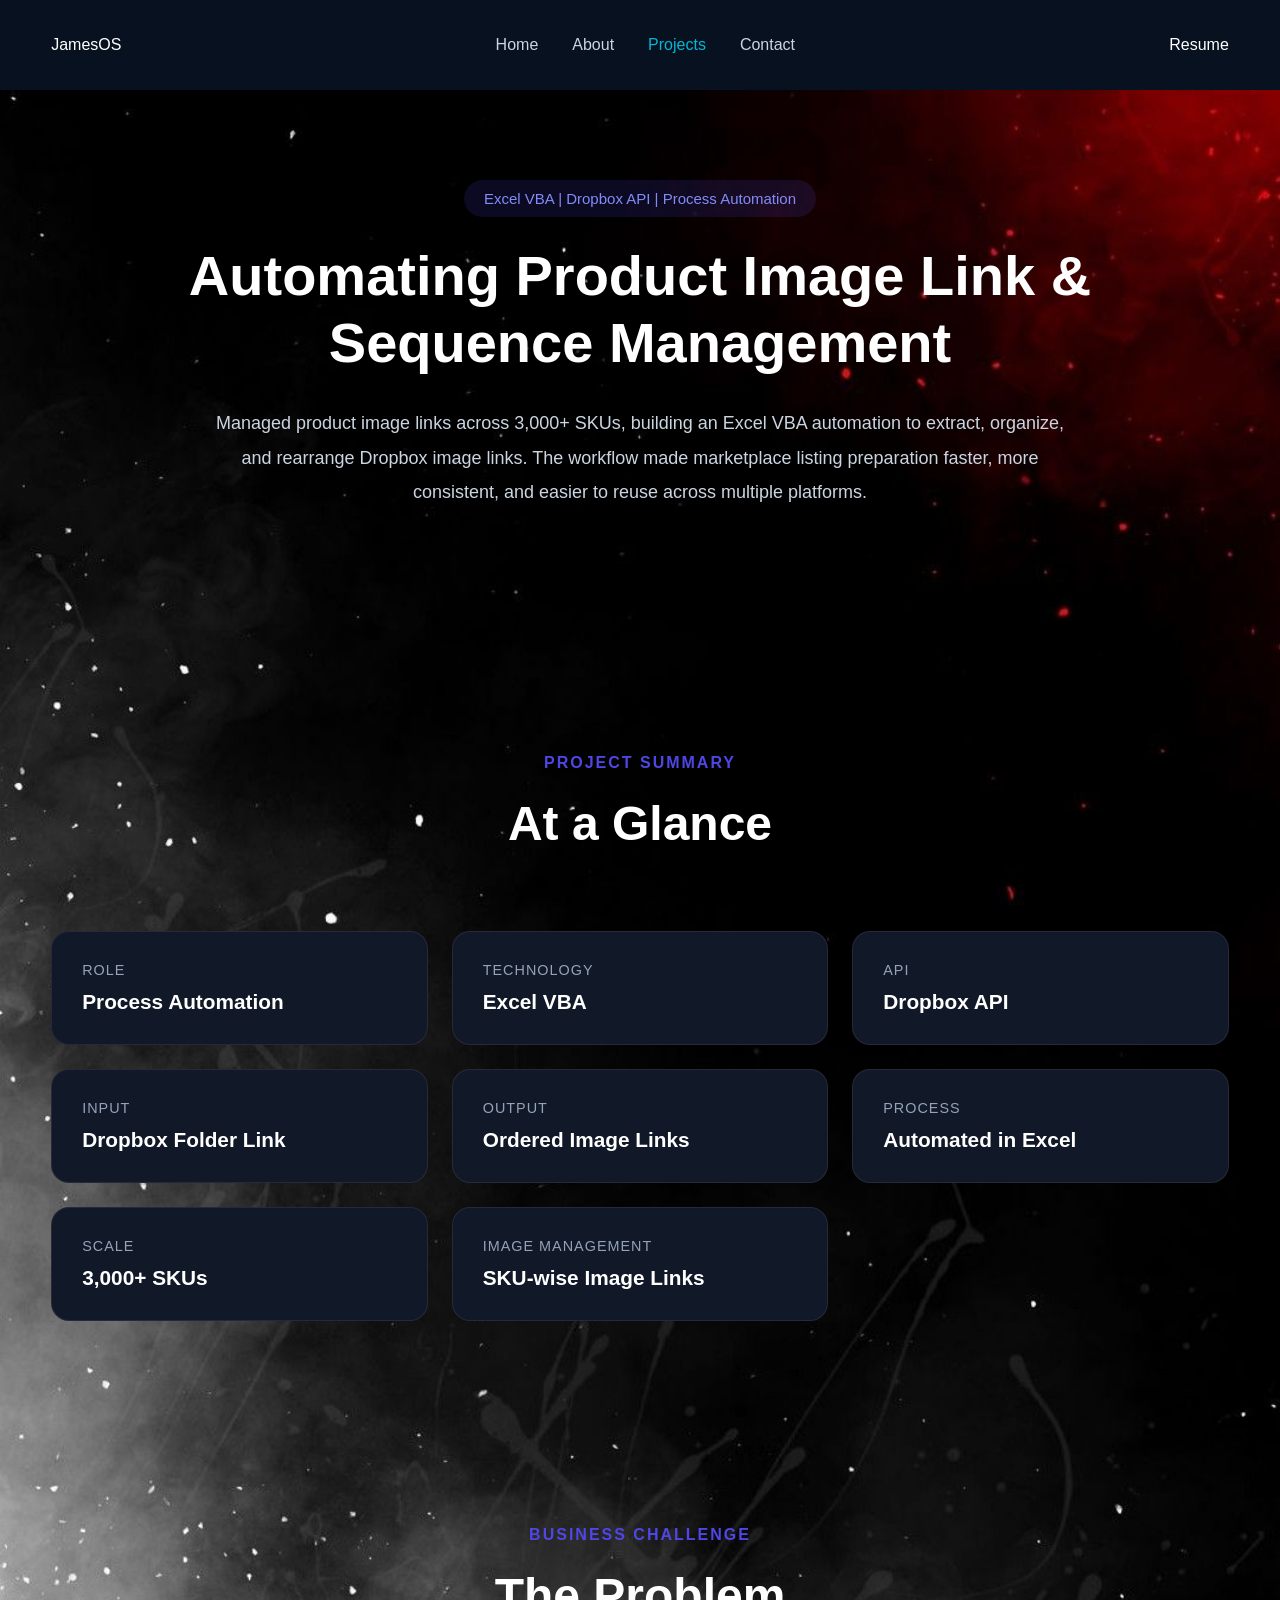
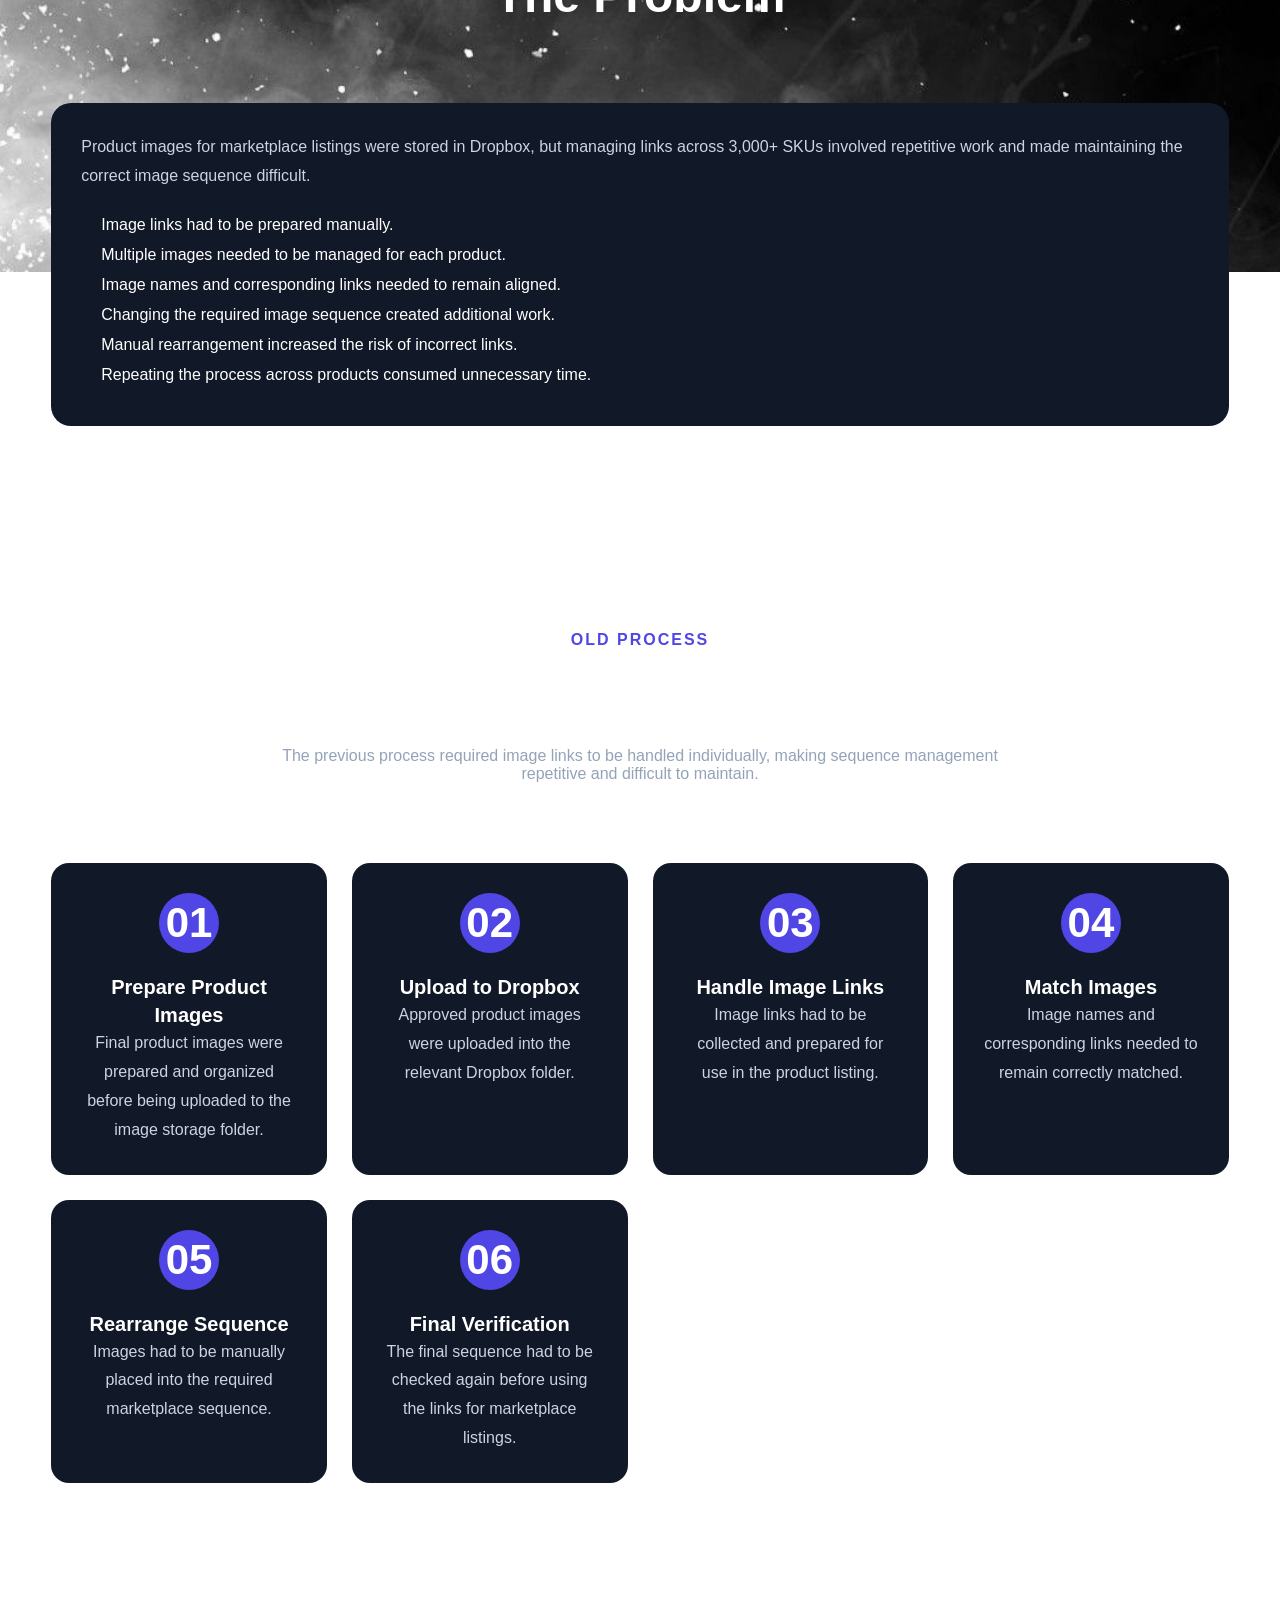
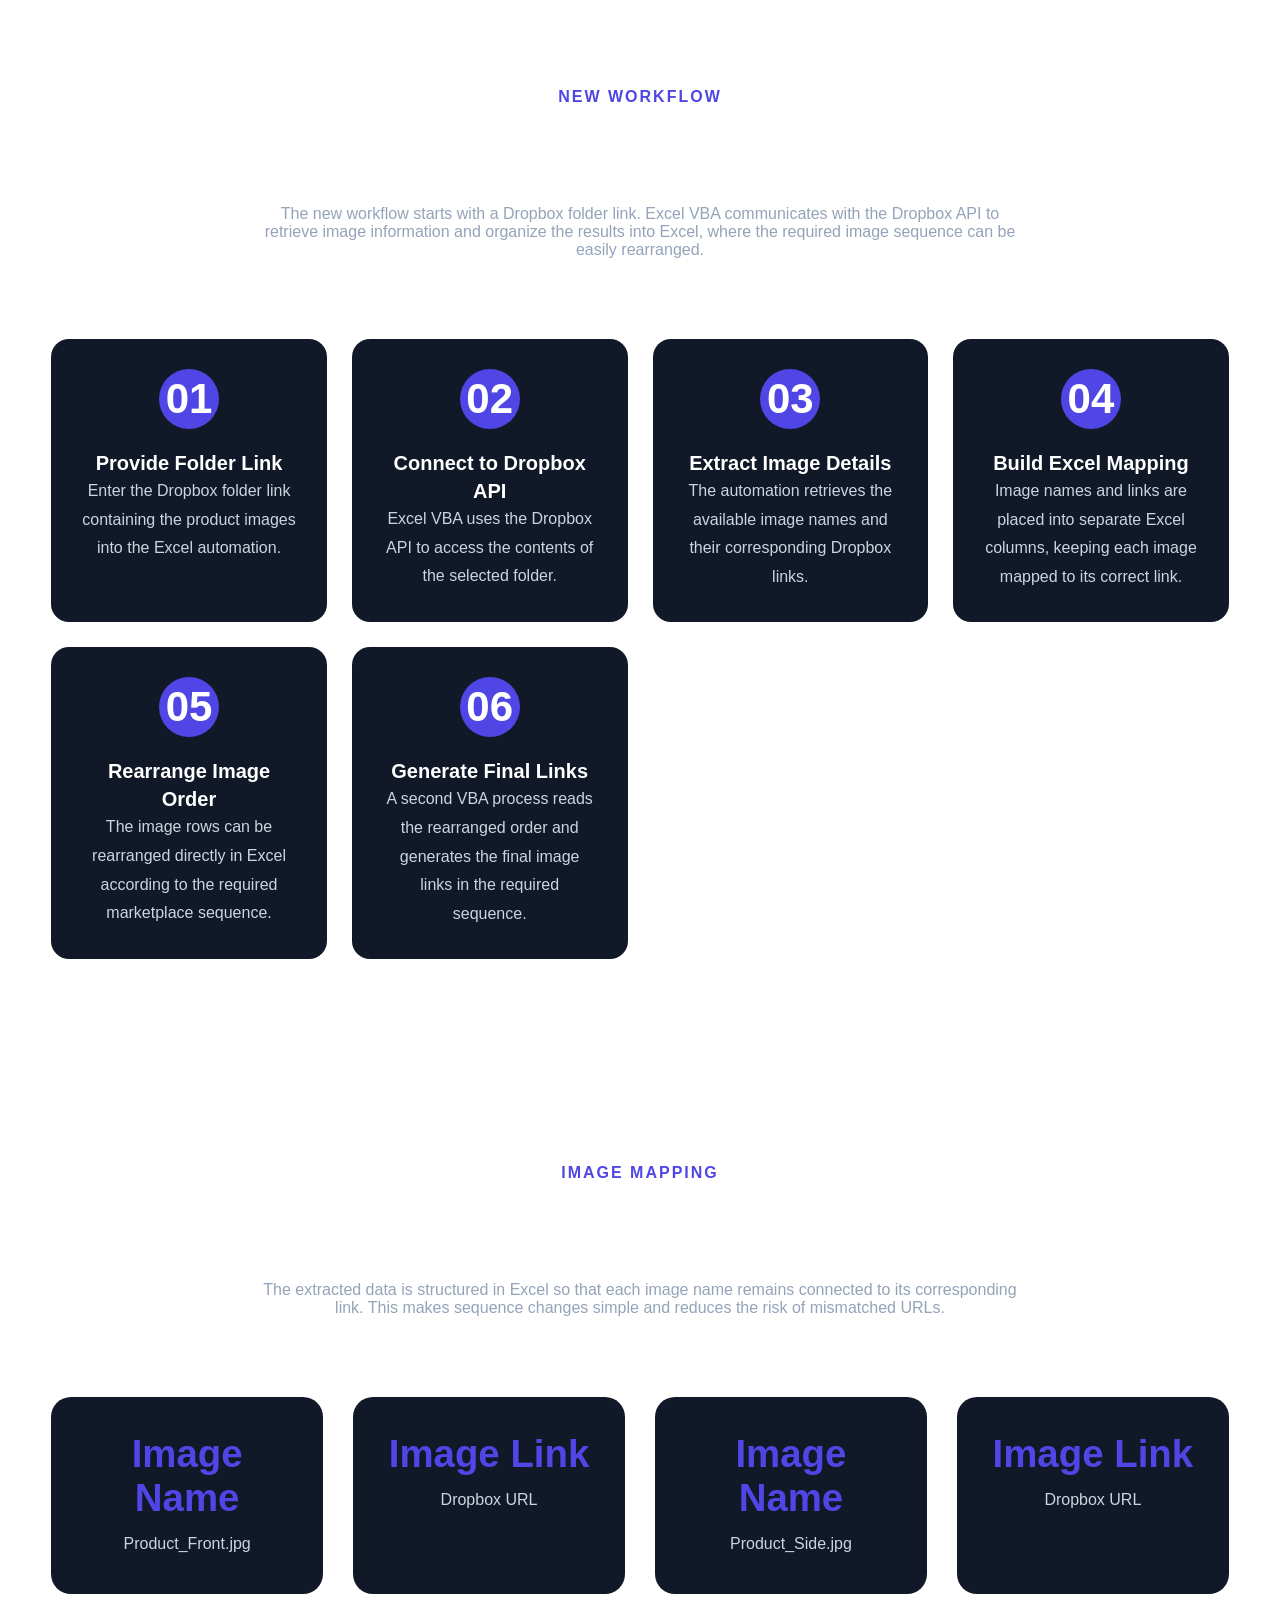
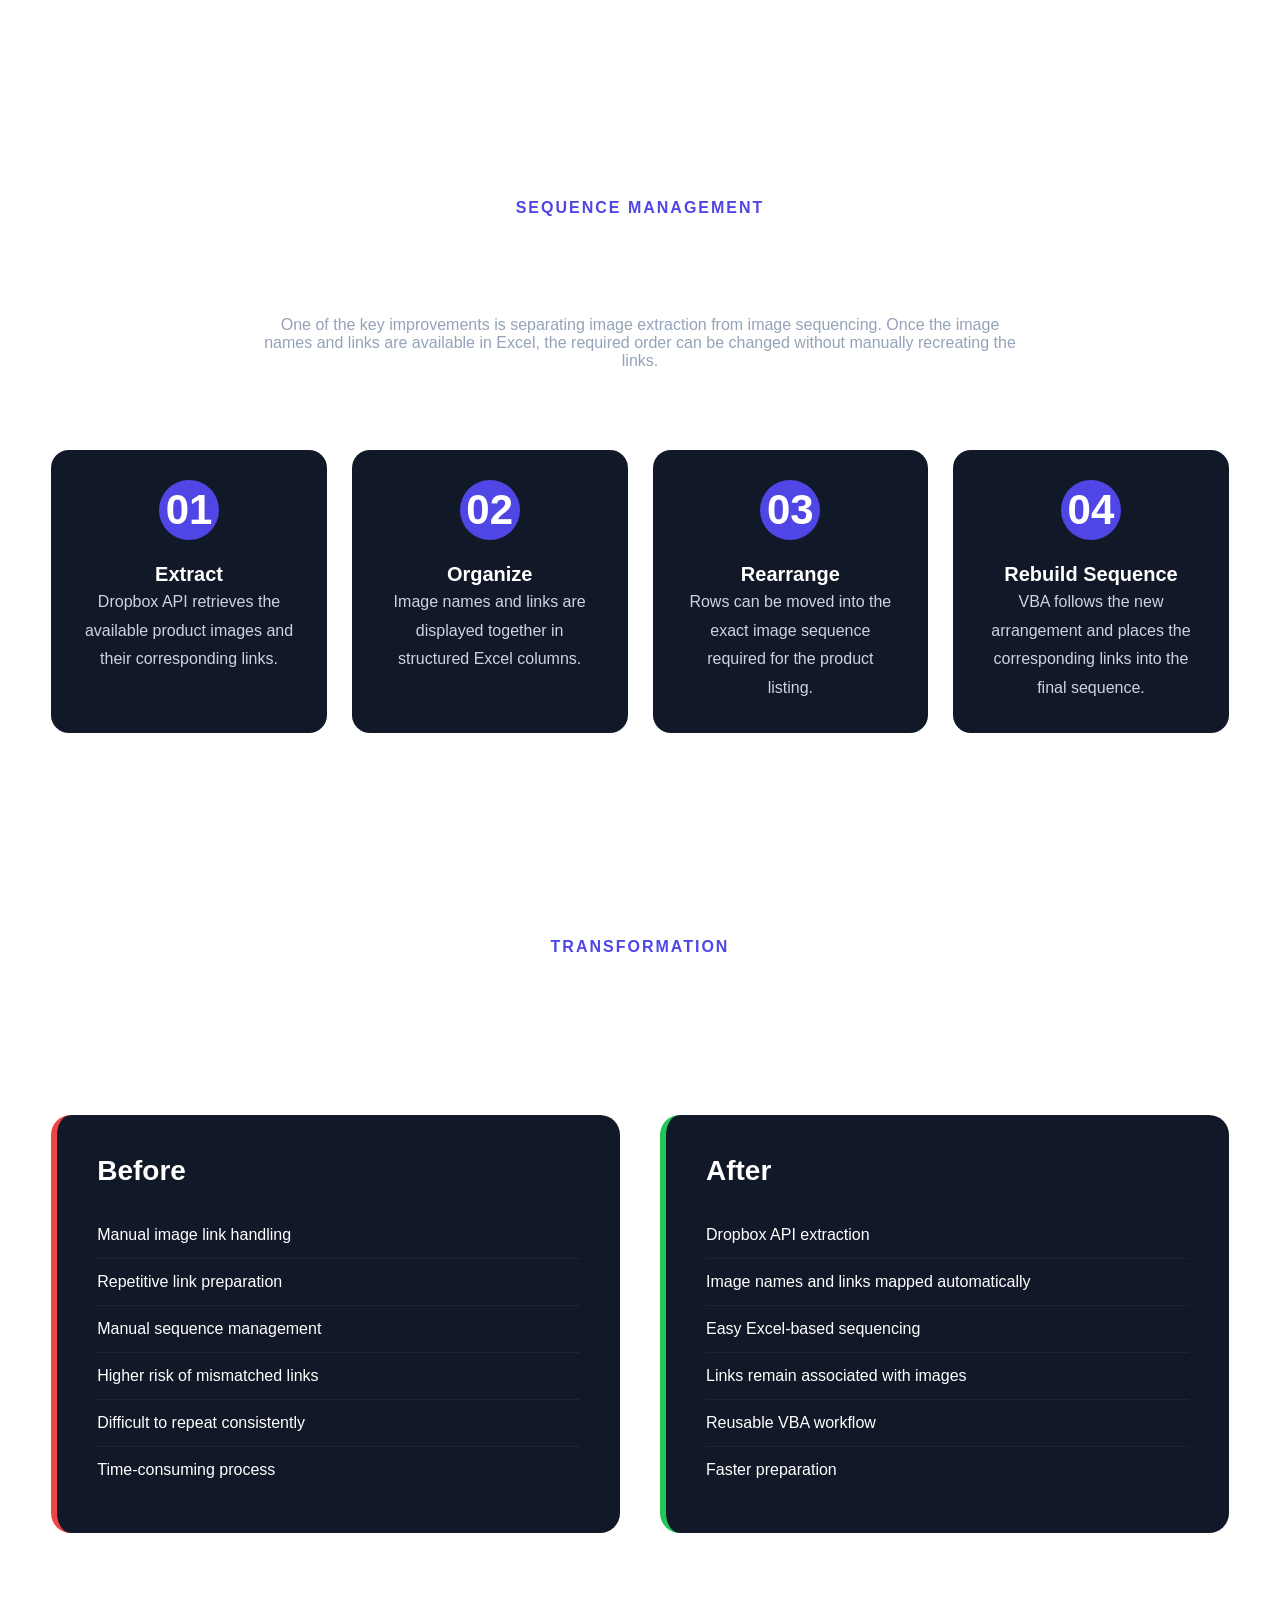
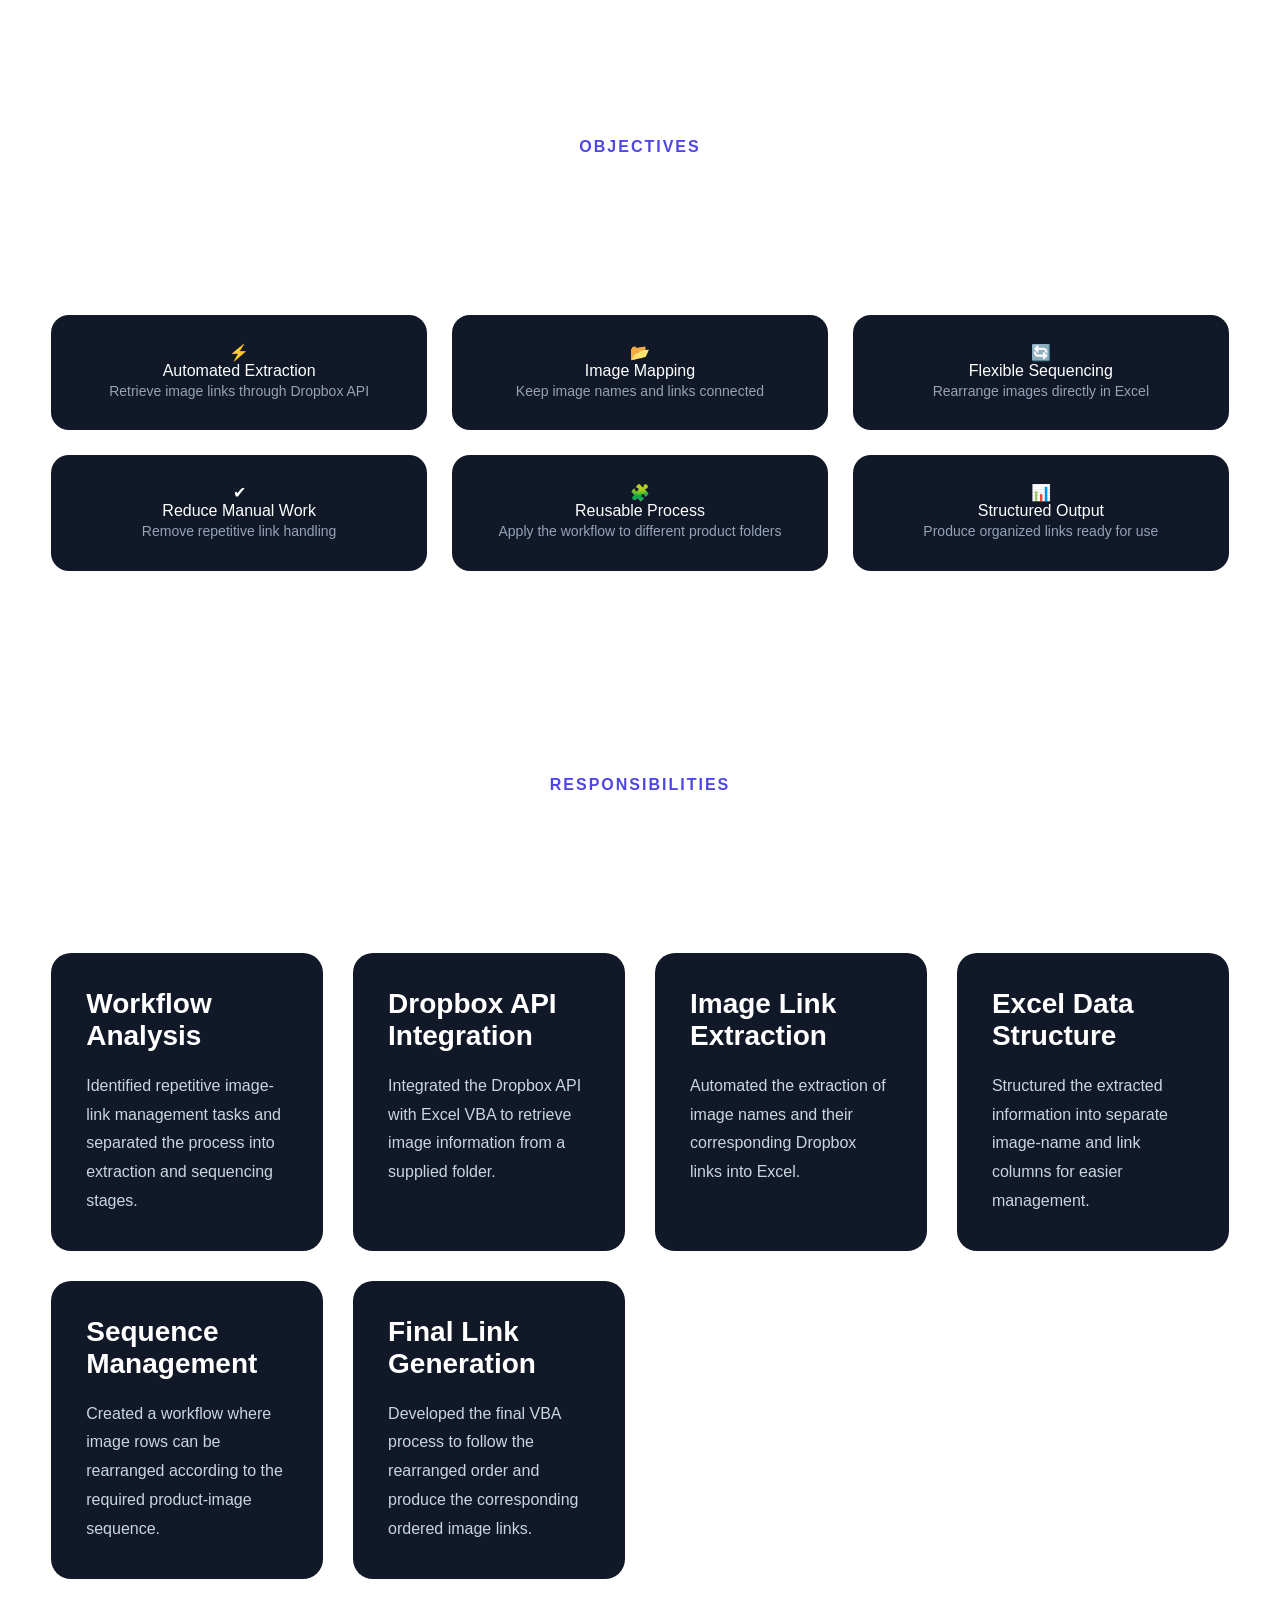
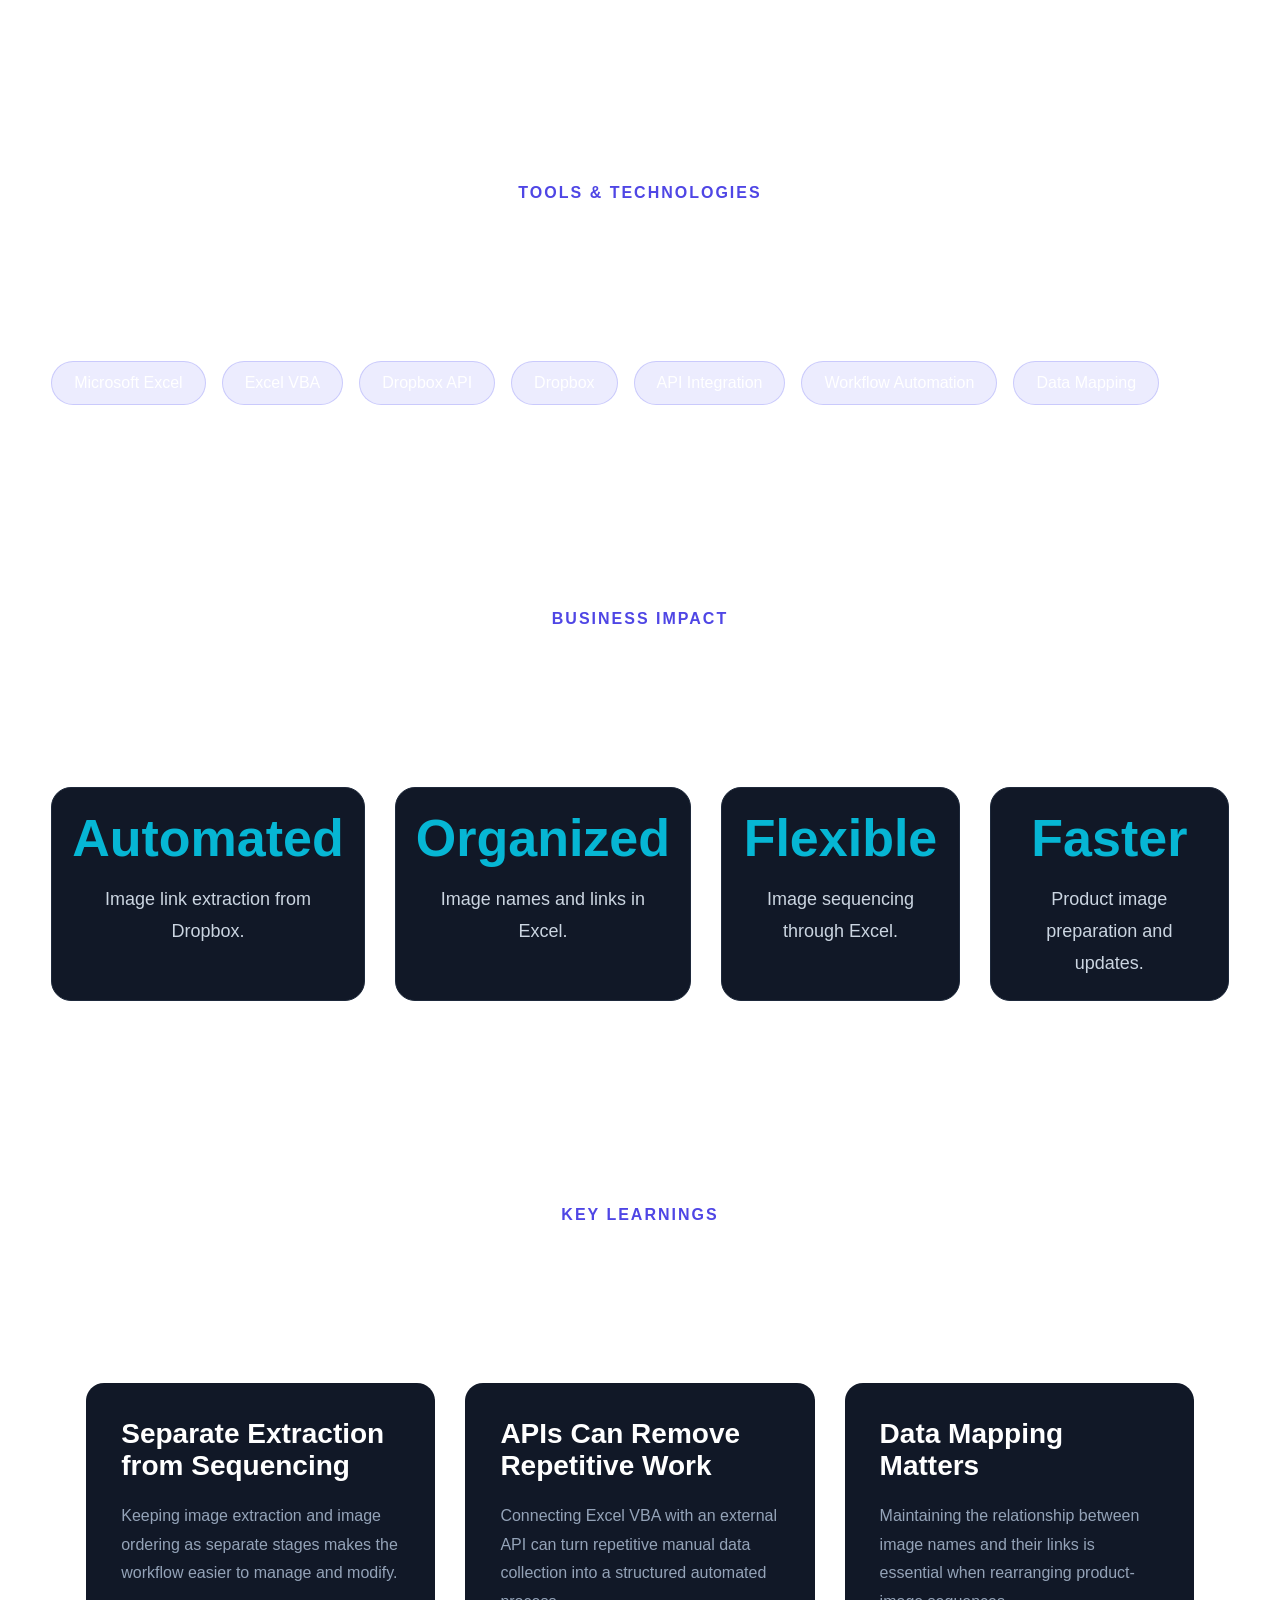
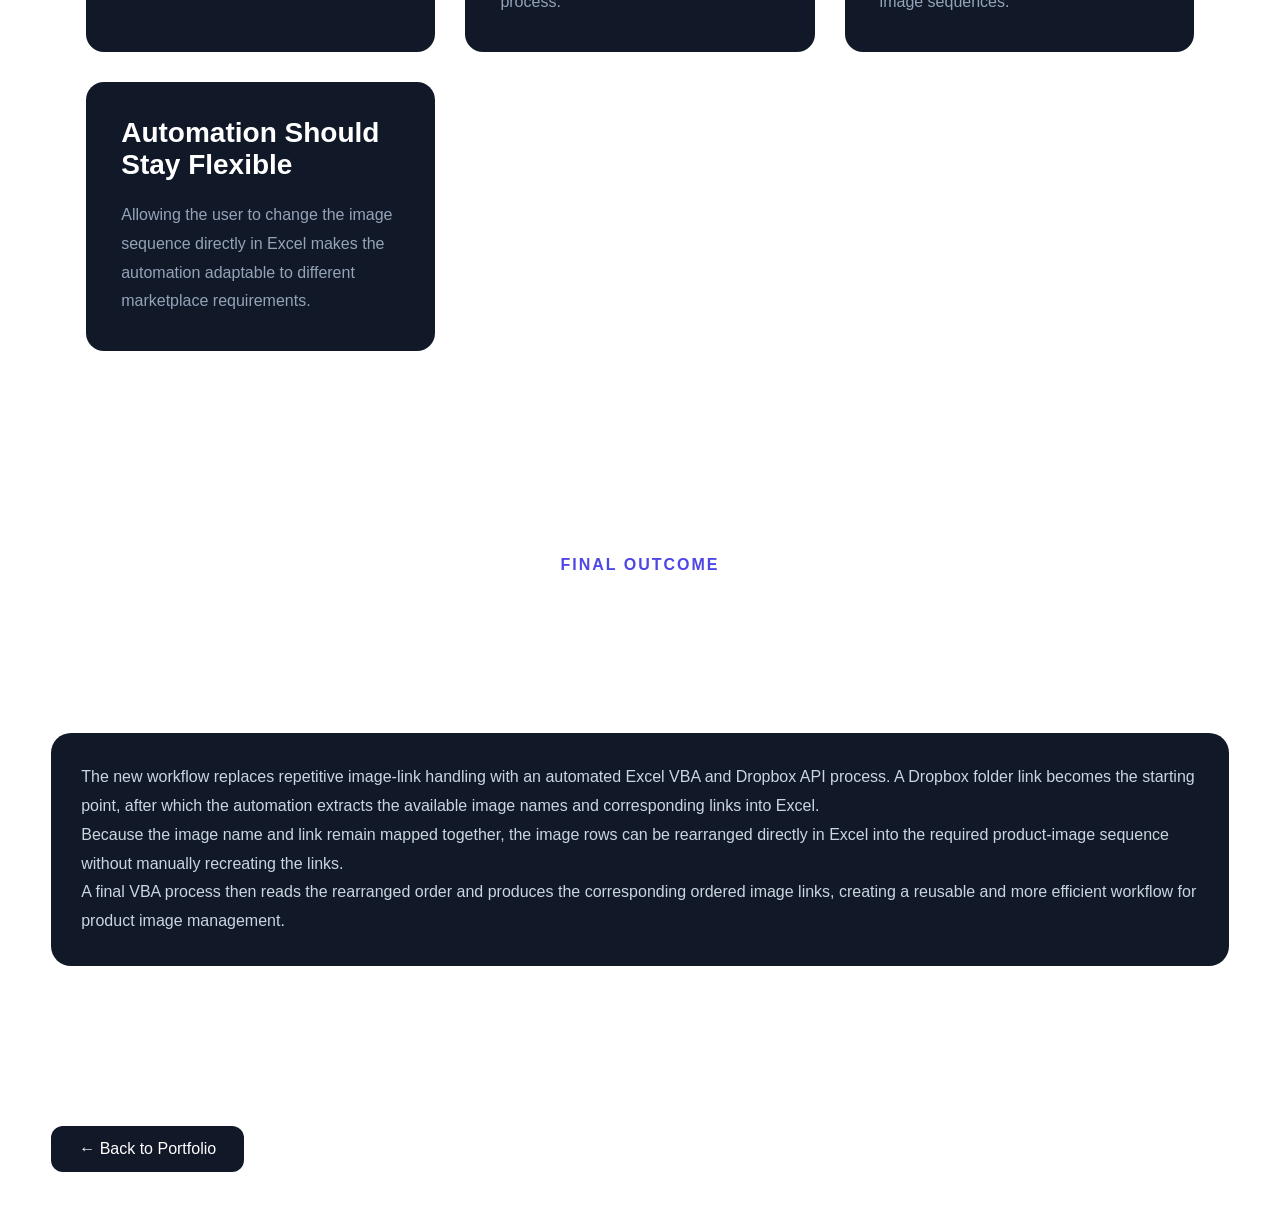
==== commit 54d1b125: "17-09-2026" ====
--- a/pages/automation.html
+++ b/pages/automation.html
@@ -49,6 +49,7 @@
 <link rel="stylesheet" href="../css/variables.css">
 <link rel="stylesheet" href="../css/case-study.css">
 <link rel="stylesheet" href="../css/responsive.css">
+<link rel="stylesheet" href="../css/main.css">
 
 </head>
 
@@ -90,9 +91,11 @@
 
         </nav>
 
-        <a href="../assets/resume/James_Dsouza_Resume.pdf"
+        <a href="https://drive.google.com/file/d/1wcJGUSCHFR8AWqRvehJRoLpFXJ1wqgF0/view?usp=drive_link"
+           id="resumeLink"
            class="btn btn-primary"
-           download>
+           target="_blank"
+           rel="noopener noreferrer">
 
             Resume
 
--- a/css/main.css
+++ b/css/main.css
@@ -0,0 +1,28 @@
+/* ===========================
+   GOOGLE FONT & RESET
+=========================== */
+*{
+    margin:0;
+    padding:0;
+    box-sizing:border-box;
+}
+html{
+    scroll-behavior:smooth;
+}
+body{
+    font-family:'Poppins',sans-serif;
+    overflow-x:hidden;
+    background:
+        url("../assets/images/background.webp");
+
+    background-size:cover;
+    background-position:center;
+    background-repeat:no-repeat;
+    background-attachment:fixed;
+    color:var(--text);
+}
+
+section{
+    scroll-margin-top:100px;
+    padding:80px 0;
+}
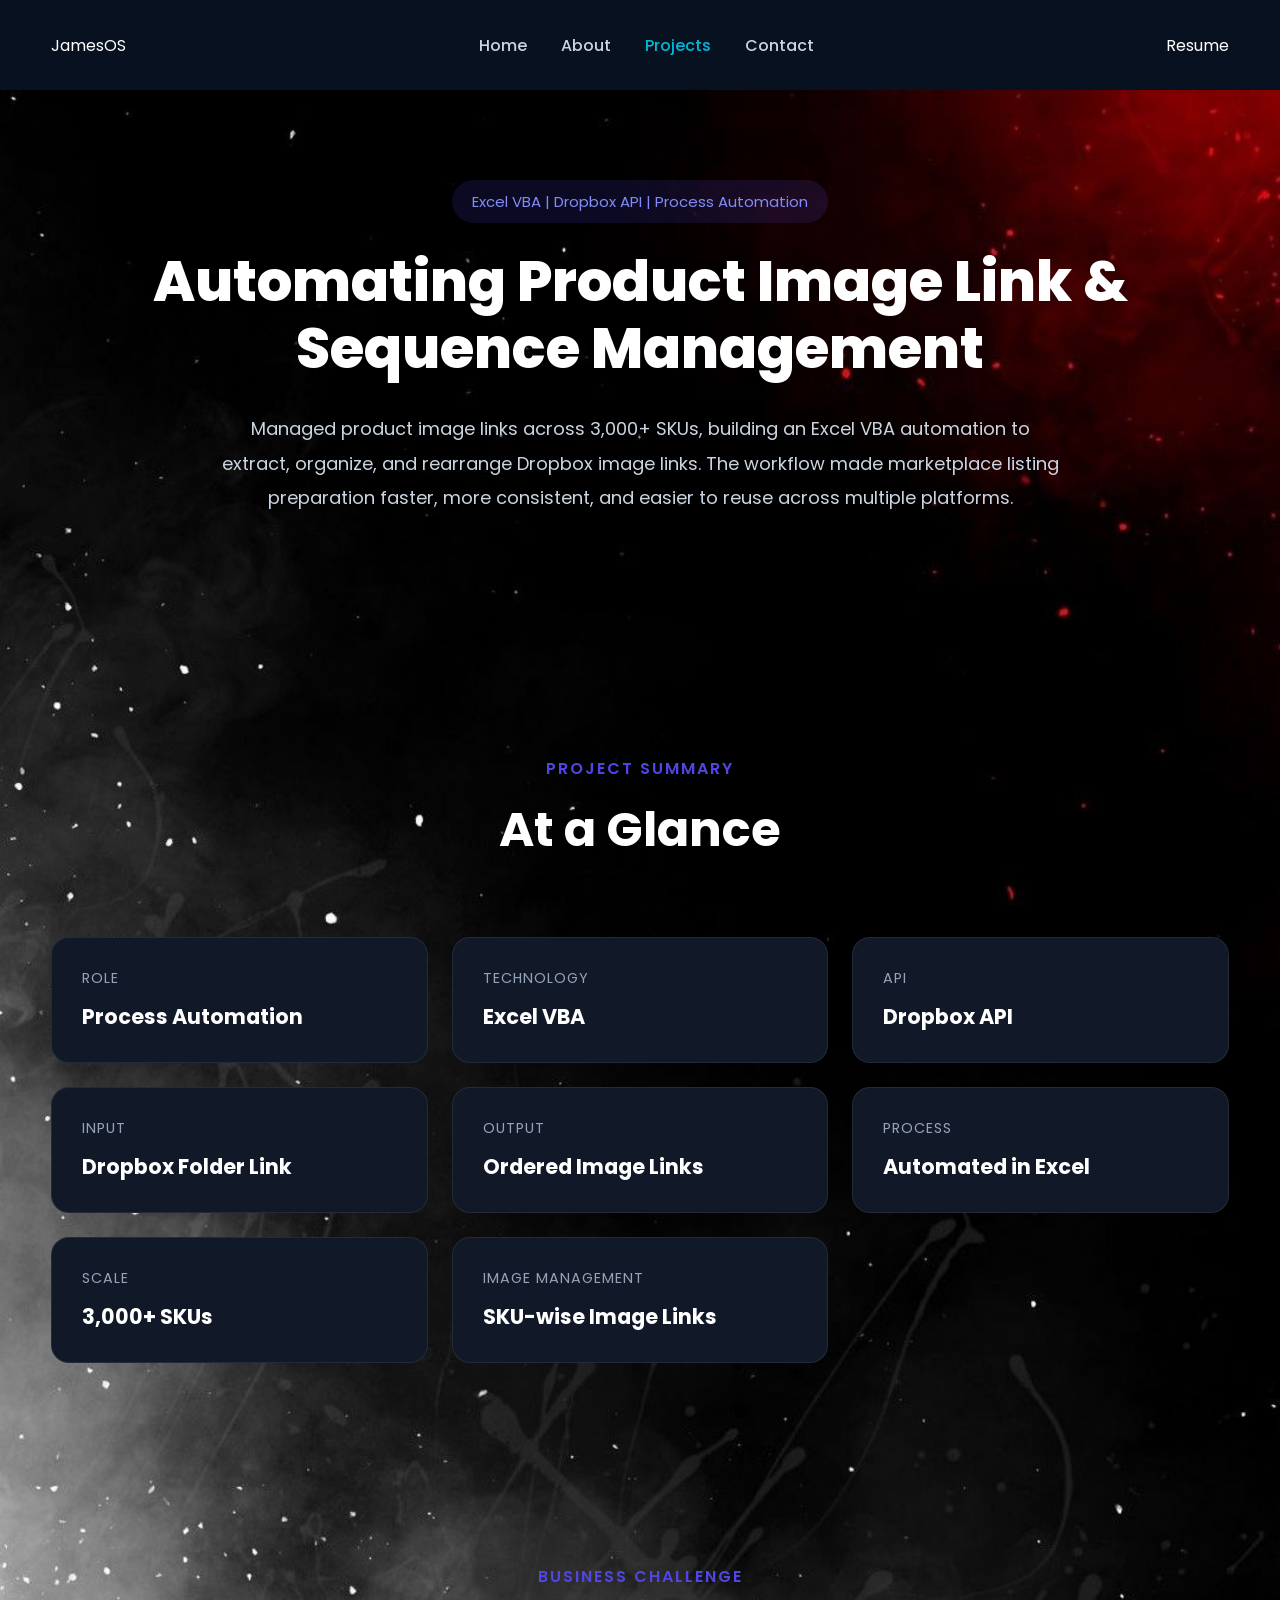
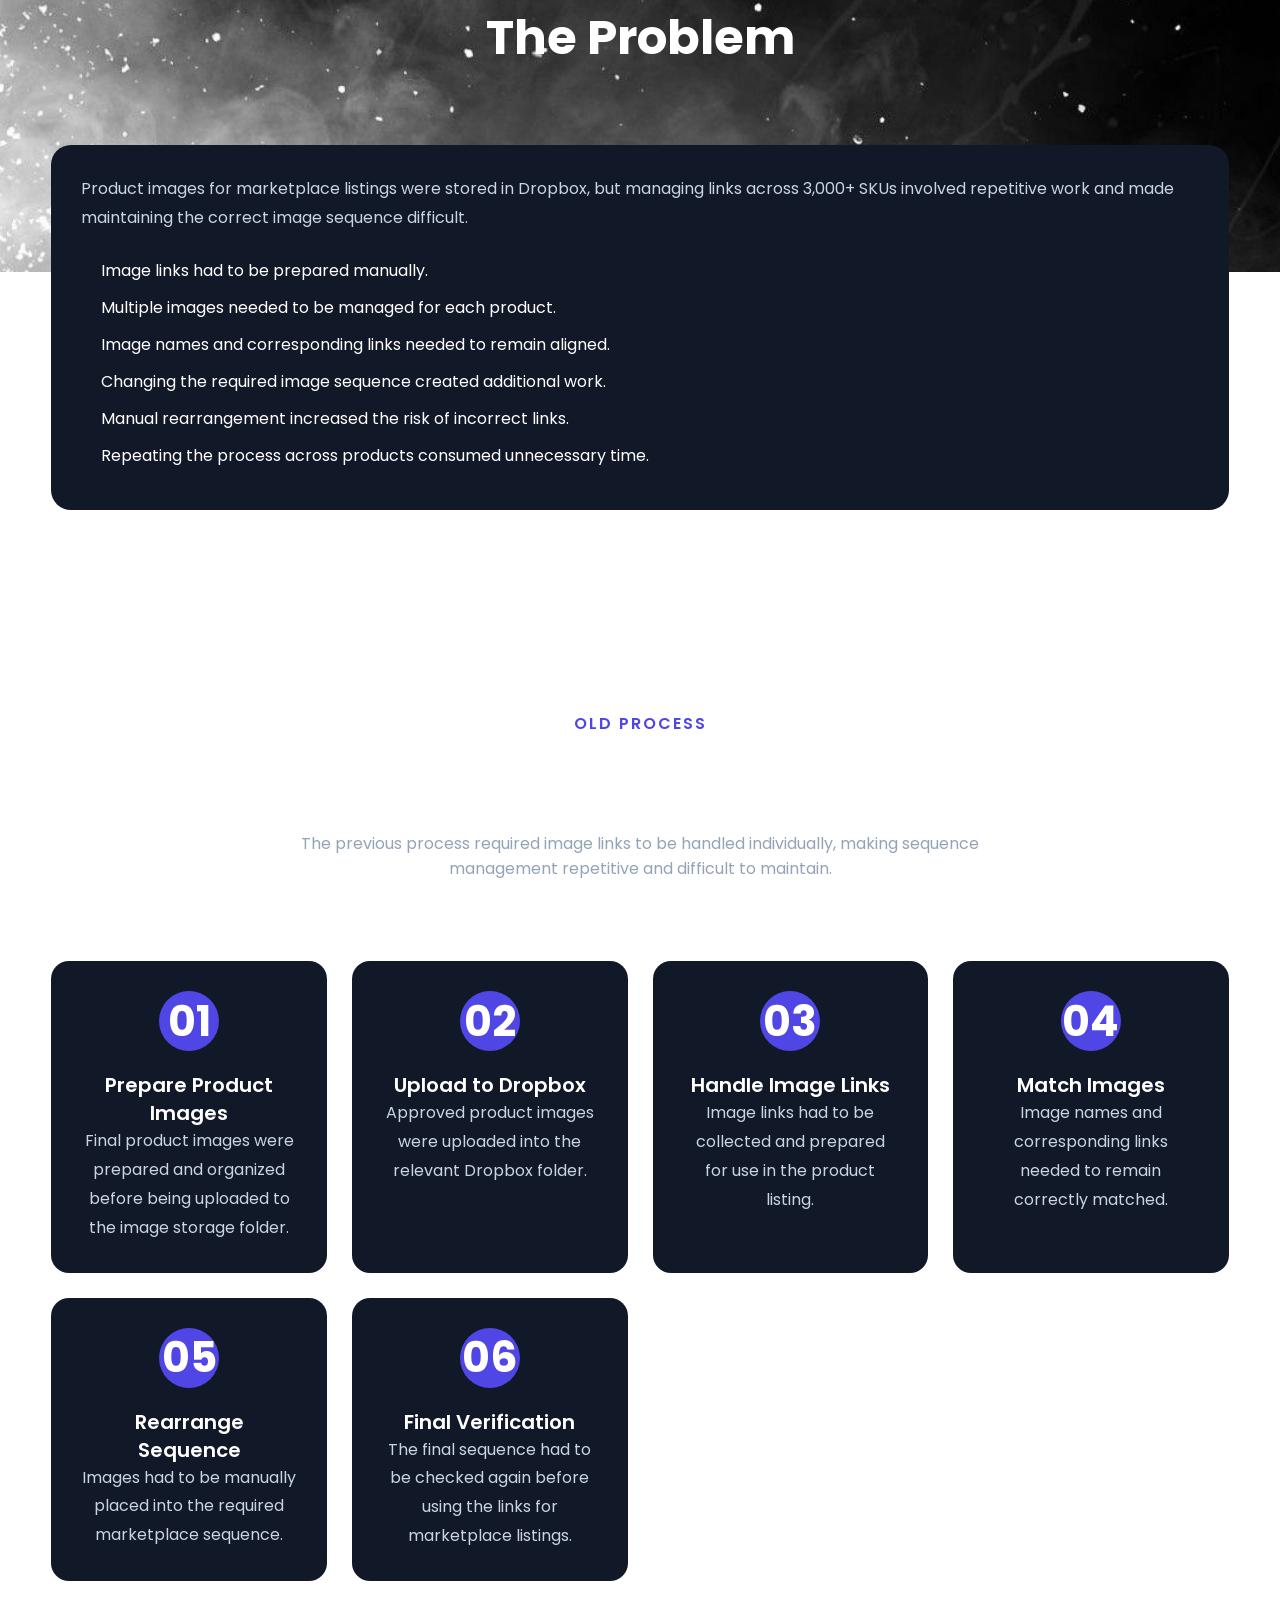
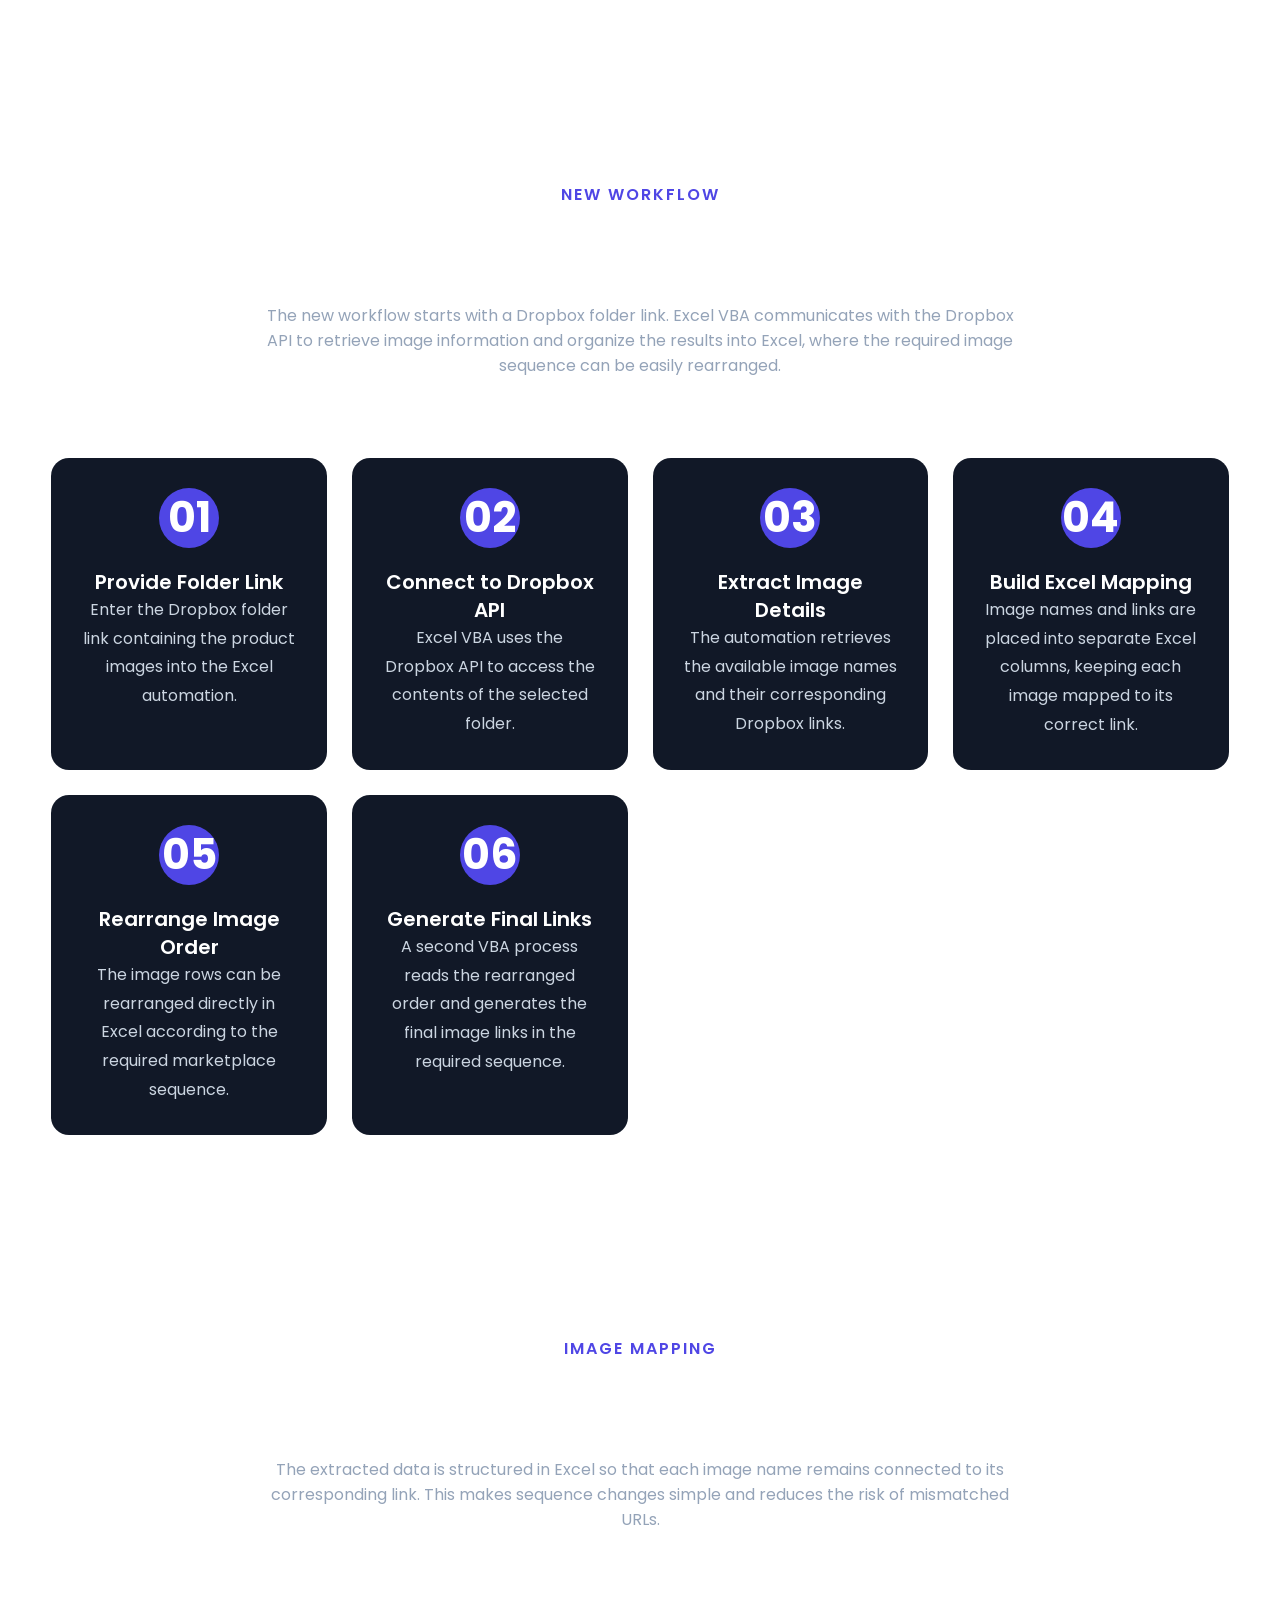
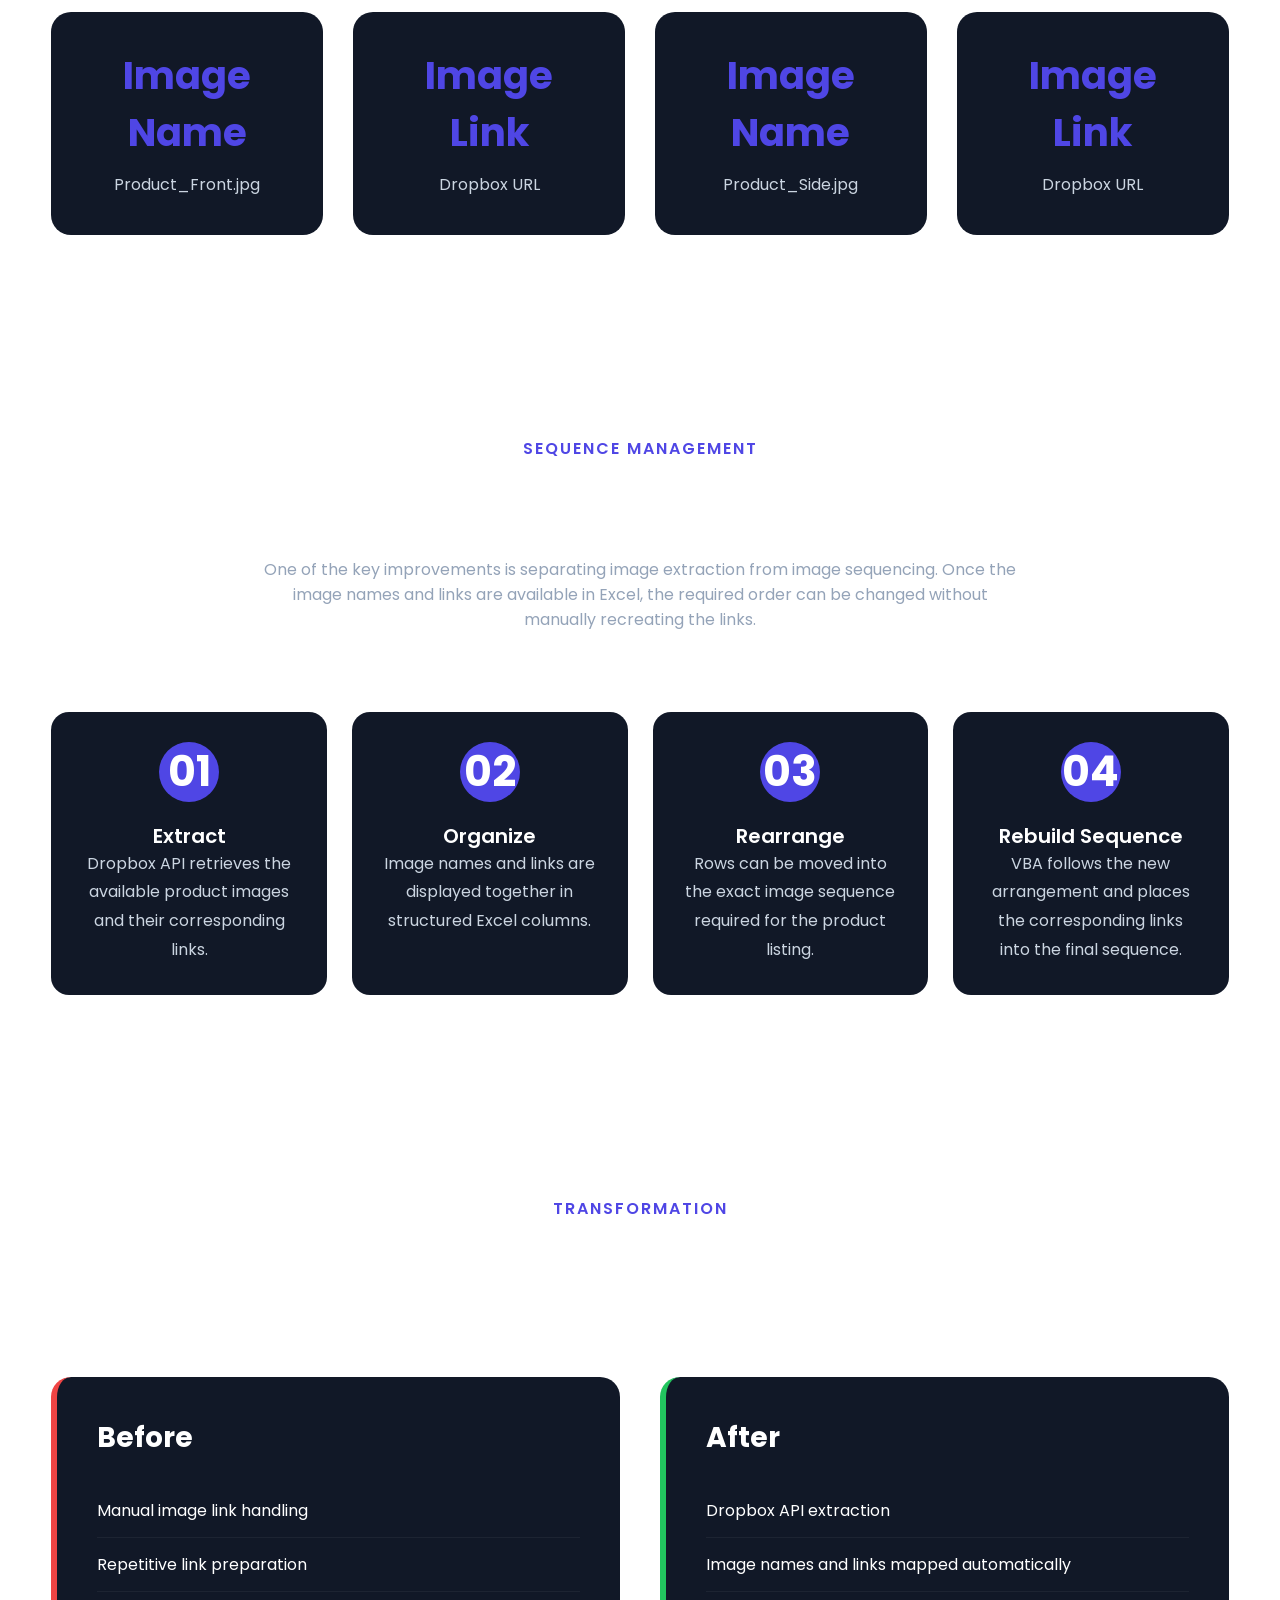
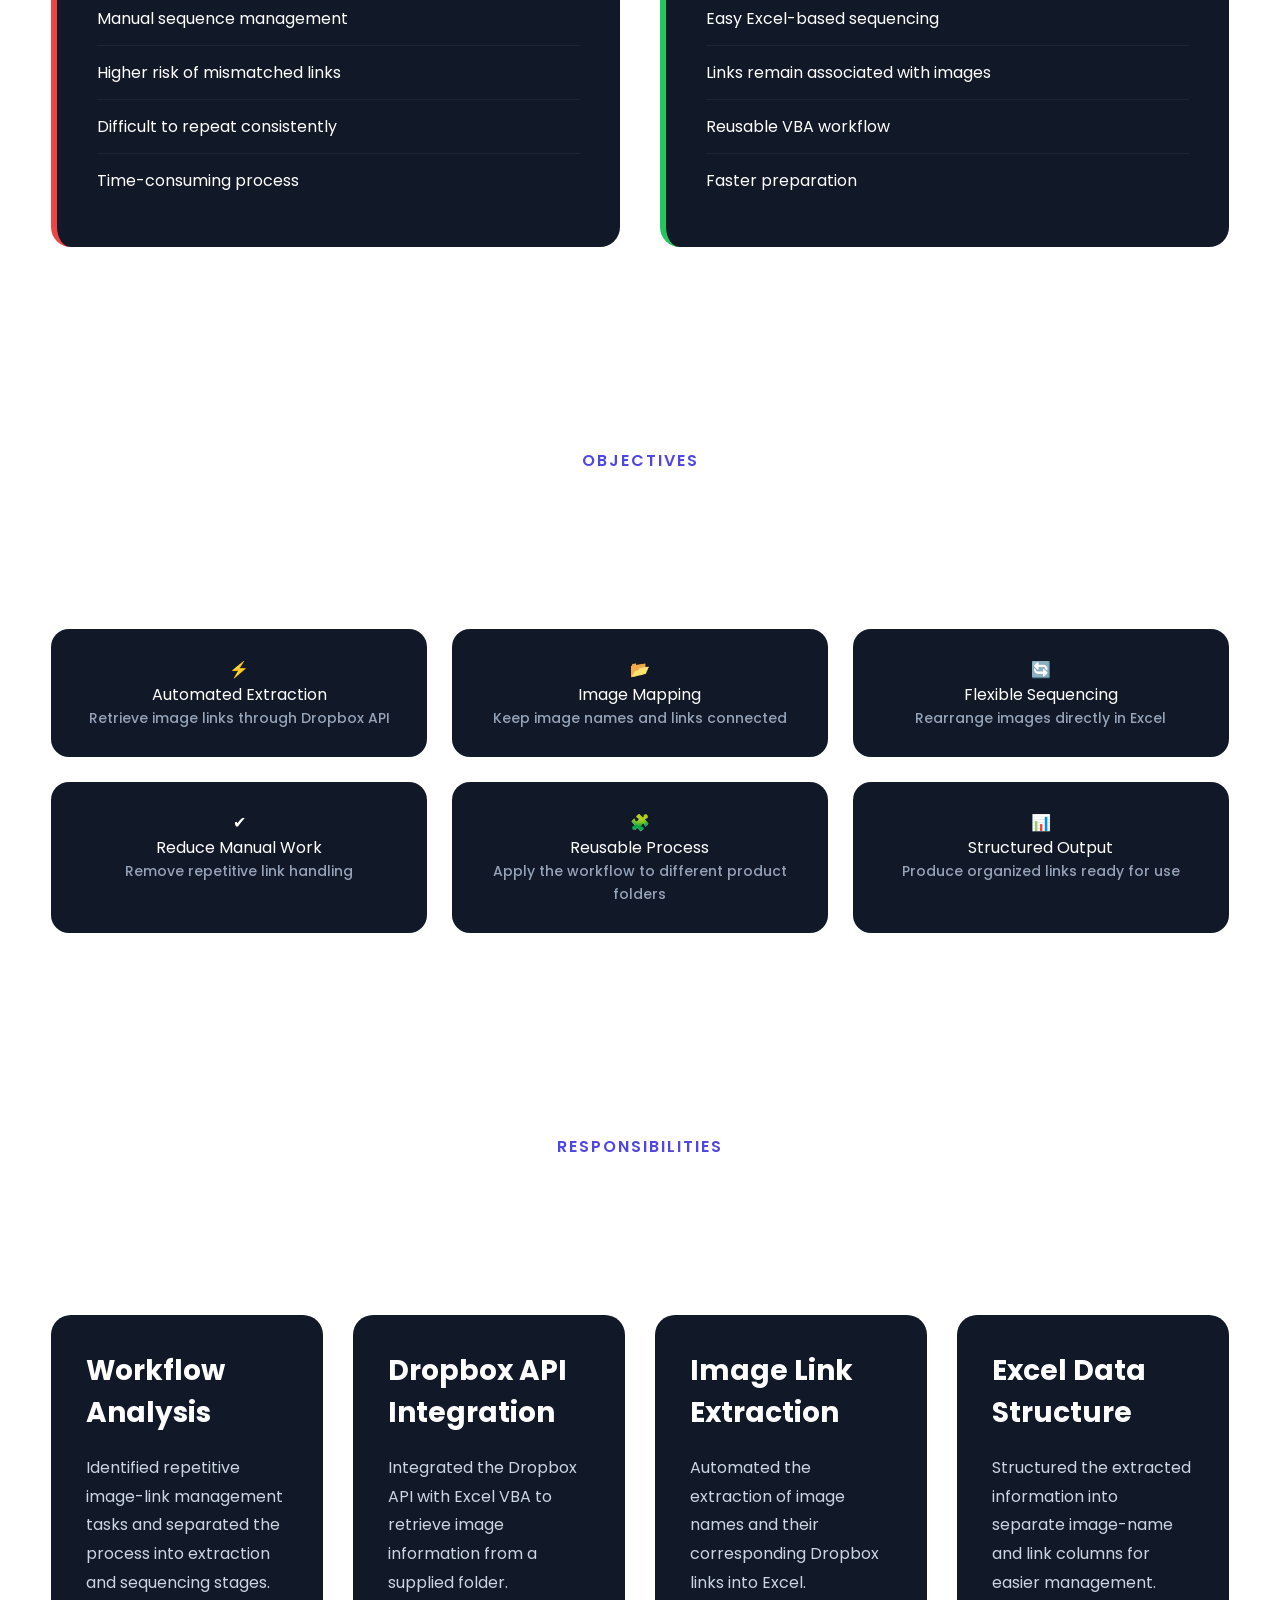
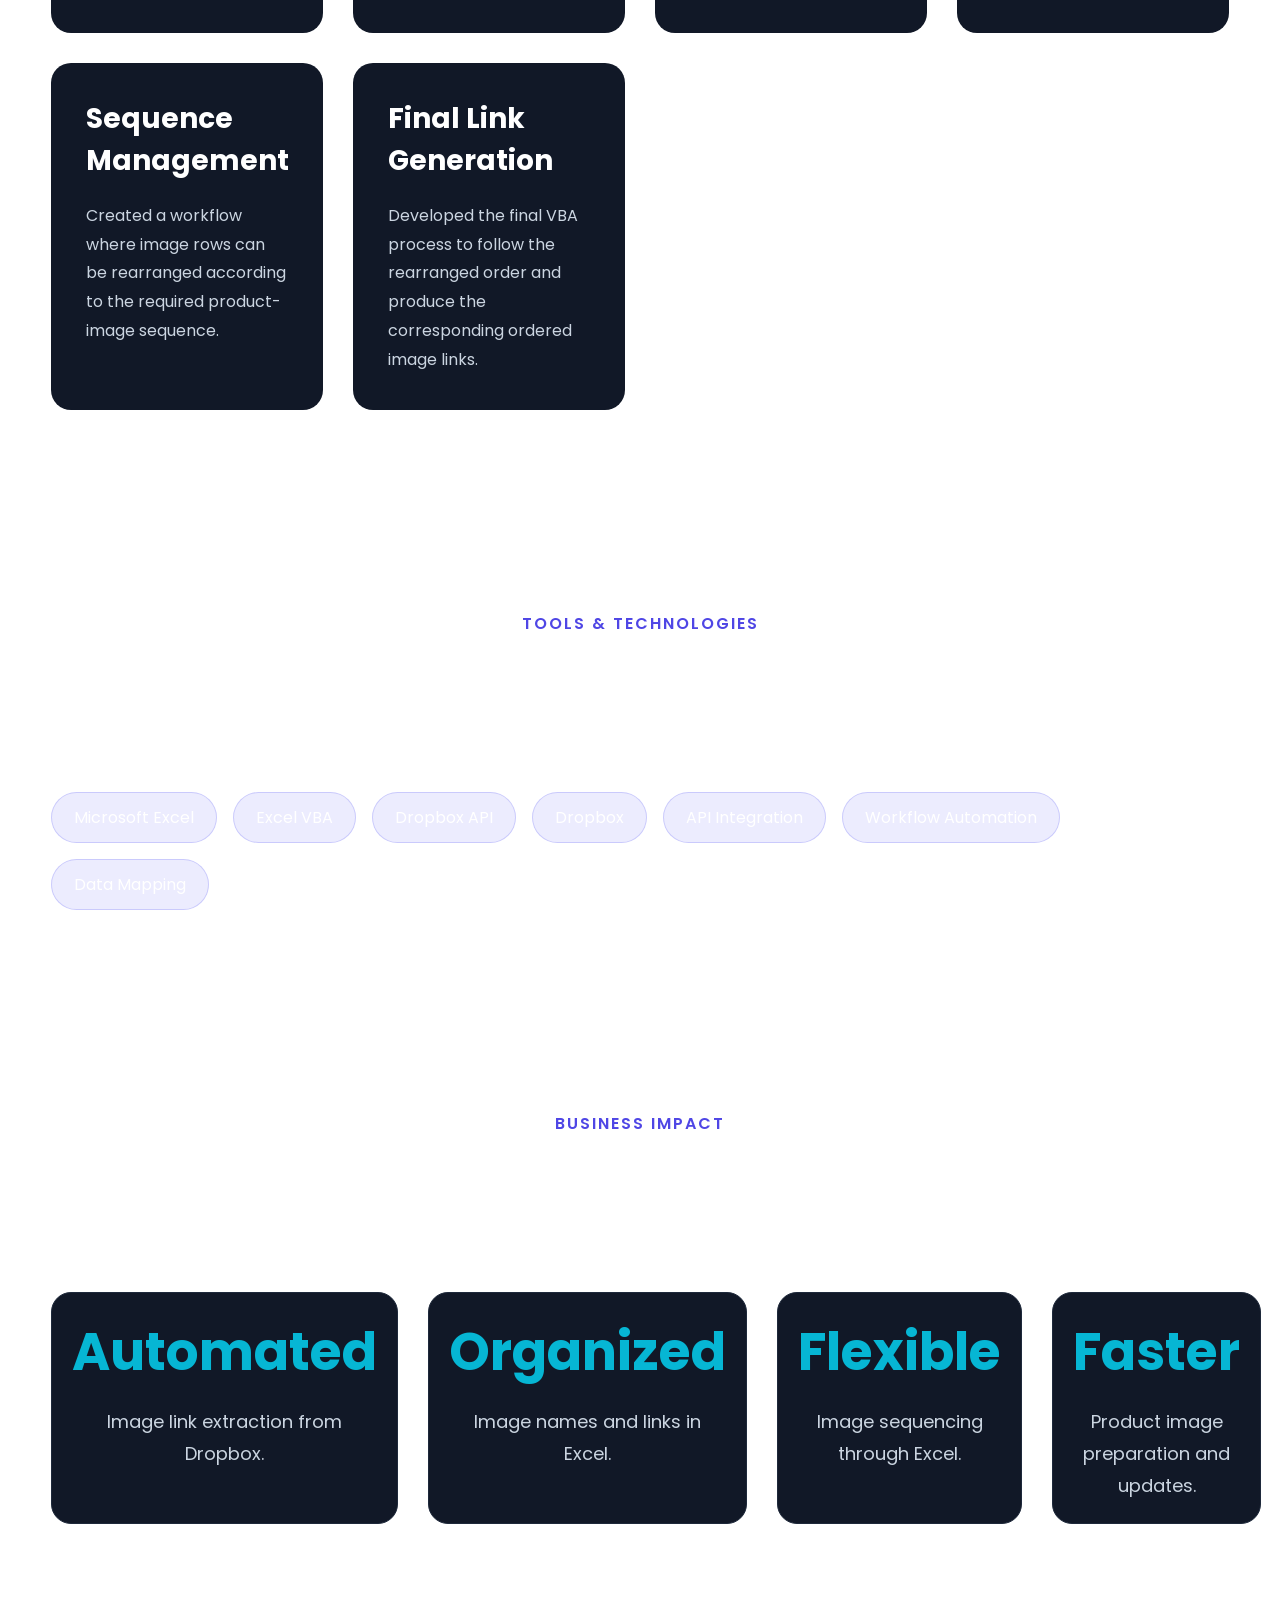
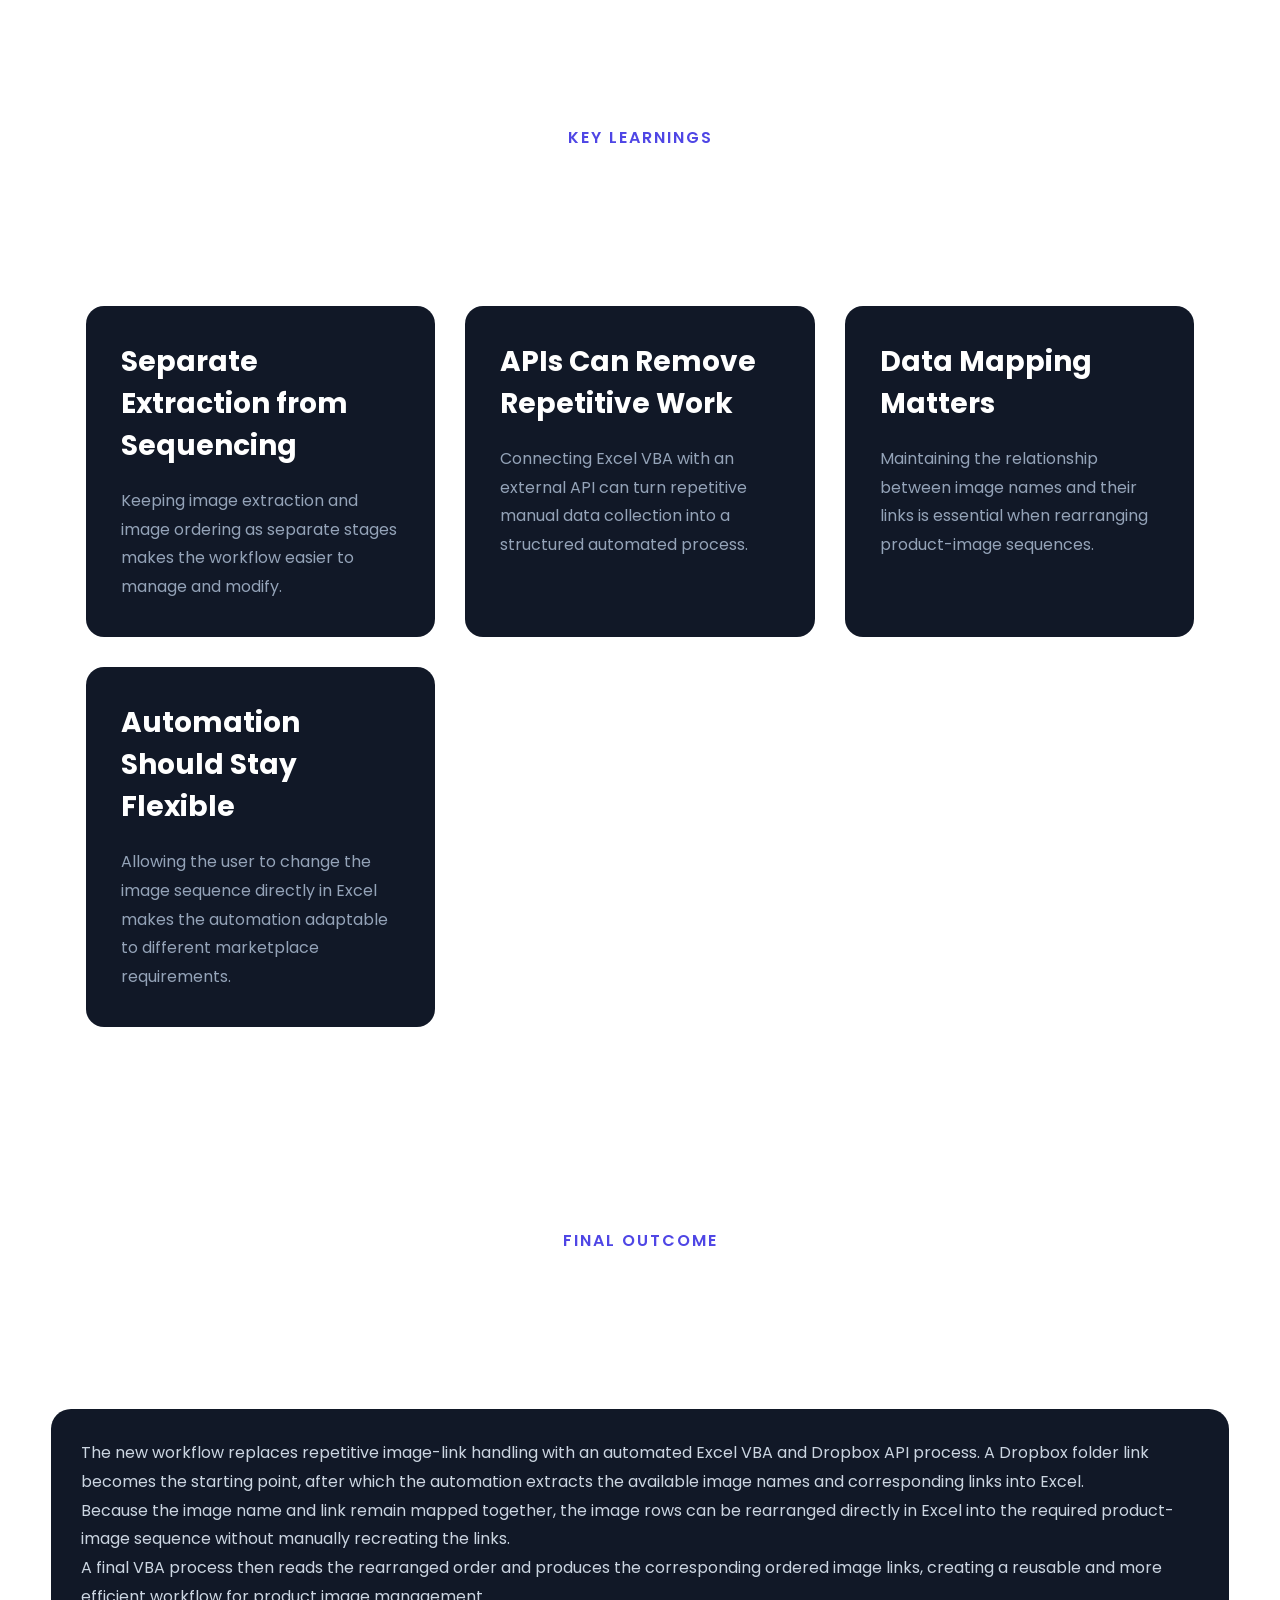
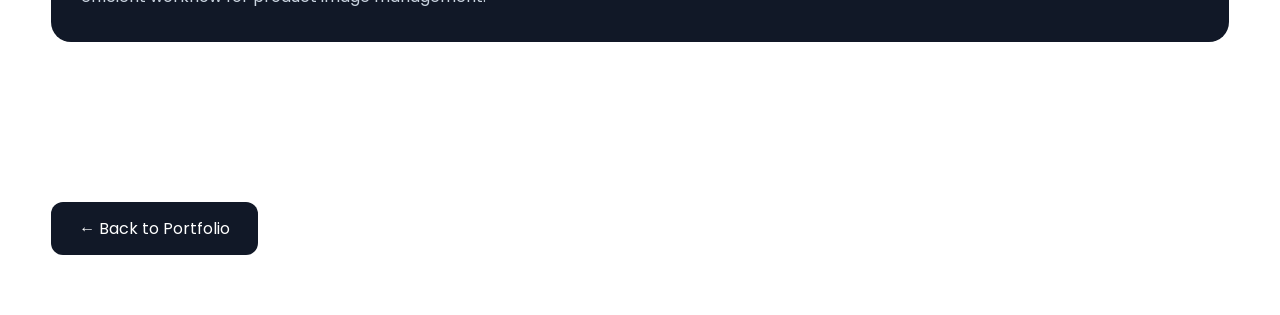
==== commit fe36beab: "26-09-2026" ====
--- a/pages/automation.html
+++ b/pages/automation.html
@@ -1,1479 +1,1480 @@
 <!DOCTYPE html>
 <html lang="en">
+
 <head>
 
-<!-- =====================================
+    <!-- =====================================
 GOOGLE ANALYTICS
 ====================================== -->
 
-<script async src="https://www.googletagmanager.com/gtag/js?id=G-H7ZFYCJH4J"></script>
-
-<script>
-window.dataLayer = window.dataLayer || [];
-
-function gtag(){
-    dataLayer.push(arguments);
-}
-
-gtag('js', new Date());
-
-gtag('config', 'G-H7ZFYCJH4J');
-</script>
-
-
-<!-- =====================================
+    <script async src="https://www.googletagmanager.com/gtag/js?id=G-H7ZFYCJH4J"></script>
+
+    <script>
+        window.dataLayer = window.dataLayer || [];
+
+        function gtag() {
+            dataLayer.push(arguments);
+        }
+
+        gtag('js', new Date());
+
+        gtag('config', 'G-H7ZFYCJH4J');
+    </script>
+
+
+    <!-- =====================================
 DOCUMENT META
 ====================================== -->
 
-<meta charset="UTF-8">
-
-<meta name="viewport"
-      content="width=device-width, initial-scale=1.0">
-
-<meta name="description"
-      content="Excel VBA and Dropbox API automation project for extracting, organizing and rearranging product image links.">
-
-<meta name="author"
-      content="James Dsouza">
-
-<title>
-Automated Product Image Link & Sequence Management | James Dsouza
-</title>
-
-
-<!-- =====================================
+    <meta charset="UTF-8">
+
+    <meta name="viewport" content="width=device-width, initial-scale=1.0">
+
+    <meta name="description"
+        content="Excel VBA and Dropbox API automation project for extracting, organizing and rearranging product image links.">
+
+    <meta name="author" content="James Dsouza">
+
+    <title>
+        Automated Product Image Link & Sequence Management | James Dsouza
+    </title>
+
+
+    <!-- =====================================
 STYLESHEETS
 ====================================== -->
 
-<link rel="stylesheet" href="../css/layout.css">
-<link rel="stylesheet" href="../css/variables.css">
-<link rel="stylesheet" href="../css/case-study.css">
-<link rel="stylesheet" href="../css/responsive.css">
-<link rel="stylesheet" href="../css/main.css">
+    <link rel="stylesheet" href="../css/layout.css">
+    <link rel="stylesheet" href="../css/variables.css">
+    <link rel="stylesheet" href="../css/case-study.css">
+    <link rel="stylesheet" href="../css/responsive.css">
+    <link rel="stylesheet" href="../css/main.css">
+    <link rel="preconnect" href="https://fonts.googleapis.com">
+    <link rel="preconnect" href="https://fonts.gstatic.com" crossorigin>
+    <link href="https://fonts.googleapis.com/css2?family=Poppins:wght@400;500;600;700&display=swap" rel="stylesheet">
 
 </head>
 
 <body>
 
-<!-- =====================================
+    <!-- =====================================
 SITE HEADER
 ====================================== -->
 
-<header class="site-header">
-
-    <div class="nav-wrapper">
-
-        <a href="../index.html" class="site-logo">
-
-            <div class="site-logo-text">
-                JamesOS
+    <header class="site-header">
+
+        <div class="nav-wrapper">
+
+            <a href="../index.html" class="site-logo">
+
+                <div class="site-logo-text">
+                    JamesOS
+                </div>
+
+            </a>
+
+            <nav class="site-nav">
+
+                <a href="../index.html">
+                    Home
+                </a>
+
+                <a href="../index.html#about">
+                    About
+                </a>
+
+                <a href="../index.html#projects" class="active">
+                    Projects
+                </a>
+
+                <a href="../index.html#contact">
+                    Contact
+                </a>
+
+            </nav>
+
+            <a href="https://drive.google.com/file/d/1wcJGUSCHFR8AWqRvehJRoLpFXJ1wqgF0/view?usp=drive_link"
+                id="resumeLink" class="btn btn-primary" target="_blank" rel="noopener noreferrer">
+
+                Resume
+
+            </a>
+
+        </div>
+
+    </header>
+
+
+    <main>
+
+
+        <!-- =====================================
+CASE STUDY HERO
+====================================== -->
+
+        <section class="case-hero">
+
+            <div class="container">
+
+                <span class="case-tag">
+                    Excel VBA | Dropbox API | Process Automation
+                </span>
+
+                <h1>
+                    Automating Product Image Link & Sequence Management
+                </h1>
+
+                <p>
+                    Managed product image links across 3,000+ SKUs, building an Excel VBA automation to extract,
+                    organize, and rearrange Dropbox image links. The workflow made marketplace listing preparation
+                    faster, more consistent, and easier to reuse across multiple platforms.
+                </p>
+
             </div>
 
-        </a>
-
-        <nav class="site-nav">
-
-            <a href="../index.html">
-                Home
-            </a>
-
-            <a href="../index.html#about">
-                About
-            </a>
-
-            <a href="../index.html#projects" class="active">
-                Projects
-            </a>
-
-            <a href="../index.html#contact">
-                Contact
-            </a>
-
-        </nav>
-
-        <a href="https://drive.google.com/file/d/1wcJGUSCHFR8AWqRvehJRoLpFXJ1wqgF0/view?usp=drive_link"
-           id="resumeLink"
-           class="btn btn-primary"
-           target="_blank"
-           rel="noopener noreferrer">
-
-            Resume
-
-        </a>
-
-    </div>
-
-</header>
-
-
-<main>
-
-
-<!-- =====================================
-CASE STUDY HERO
-====================================== -->
-
-<section class="case-hero">
-
-    <div class="container">
-
-        <span class="case-tag">
-            Excel VBA | Dropbox API | Process Automation
-        </span>
-
-        <h1>
-            Automating Product Image Link & Sequence Management
-        </h1>
-
-        <p>
-            Managed product image links across 3,000+ SKUs, building an Excel VBA automation to extract, organize, and rearrange Dropbox image links. The workflow made marketplace listing preparation faster, more consistent, and easier to reuse across multiple platforms.
-        </p>
-
-    </div>
-
-</section>
-
-
-<!-- =====================================
+        </section>
+
+
+        <!-- =====================================
 PROJECT SUMMARY
 ====================================== -->
 
-<section id="summary" class="project-summary reveal">
-
-    <div class="container">
-
-        <div class="section-title">
-
-            <p>
-                PROJECT SUMMARY
-            </p>
-
-            <h2>
-                At a Glance
-            </h2>
+        <section id="summary" class="project-summary reveal">
+
+            <div class="container">
+
+                <div class="section-title">
+
+                    <p>
+                        PROJECT SUMMARY
+                    </p>
+
+                    <h2>
+                        At a Glance
+                    </h2>
+
+                </div>
+
+
+                <div class="summary-grid">
+
+                    <div class="summary-card">
+
+                        <span>
+                            Role
+                        </span>
+
+                        <h3>
+                            Process Automation
+                        </h3>
+
+                    </div>
+
+
+                    <div class="summary-card">
+
+                        <span>
+                            Technology
+                        </span>
+
+                        <h3>
+                            Excel VBA
+                        </h3>
+
+                    </div>
+
+
+                    <div class="summary-card">
+
+                        <span>
+                            API
+                        </span>
+
+                        <h3>
+                            Dropbox API
+                        </h3>
+
+                    </div>
+
+
+                    <div class="summary-card">
+
+                        <span>
+                            Input
+                        </span>
+
+                        <h3>
+                            Dropbox Folder Link
+                        </h3>
+
+                    </div>
+
+
+                    <div class="summary-card">
+
+                        <span>
+                            Output
+                        </span>
+
+                        <h3>
+                            Ordered Image Links
+                        </h3>
+
+                    </div>
+
+
+                    <div class="summary-card">
+
+                        <span>
+                            Process
+                        </span>
+
+                        <h3>
+                            Automated in Excel
+                        </h3>
+                    </div>
+
+                    <div class="summary-card">
+                        <span>Scale</span>
+                        <h3>3,000+ SKUs</h3>
+                    </div>
+
+                    <div class="summary-card">
+                        <span>Image Management</span>
+                        <h3>SKU-wise Image Links</h3>
+                    </div>
+
+                </div>
+
+            </div>
+
+        </section>
+
+
+        <!-- =====================================
+BUSINESS CHALLENGE
+====================================== -->
+
+        <section id="challenge" class="challenge-section reveal">
+
+            <div class="container">
+
+                <div class="section-title">
+
+                    <p>
+                        BUSINESS CHALLENGE
+                    </p>
+
+                    <h2>
+                        The Problem
+                    </h2>
+
+                </div>
+
+
+                <div class="content-card">
+
+                    <p>
+                        Product images for marketplace listings were stored in Dropbox, but managing links across 3,000+
+                        SKUs involved repetitive work and made maintaining the correct image sequence difficult.
+                    </p>
+
+
+                    <ul>
+
+                        <li>
+                            Image links had to be prepared manually.
+                        </li>
+
+                        <li>
+                            Multiple images needed to be managed for each product.
+                        </li>
+
+                        <li>
+                            Image names and corresponding links needed to remain aligned.
+                        </li>
+
+                        <li>
+                            Changing the required image sequence created additional work.
+                        </li>
+
+                        <li>
+                            Manual rearrangement increased the risk of incorrect links.
+                        </li>
+
+                        <li>
+                            Repeating the process across products consumed unnecessary time.
+                        </li>
+
+                    </ul>
+
+                </div>
+
+            </div>
+
+        </section>
+
+
+        <!-- =====================================
+OLD PROCESS
+====================================== -->
+
+        <section id="old-workflow" class="workflow-section reveal">
+
+            <div class="container">
+
+                <div class="section-title">
+
+                    <p>
+                        OLD PROCESS
+                    </p>
+
+                    <h2>
+                        Manual Image Link Management
+                    </h2>
+
+                    <span>
+                        The previous process required image links to be handled
+                        individually, making sequence management repetitive and
+                        difficult to maintain.
+                    </span>
+
+                </div>
+
+
+                <div class="workflow-grid">
+
+
+                    <div class="workflow-step">
+
+                        <div class="step-number">
+                            01
+                        </div>
+
+                        <h4>
+                            Prepare Product Images
+                        </h4>
+
+                        <p>
+                            Final product images were prepared and organized
+                            before being uploaded to the image storage folder.
+                        </p>
+
+                    </div>
+
+
+                    <div class="workflow-step">
+
+                        <div class="step-number">
+                            02
+                        </div>
+
+                        <h4>
+                            Upload to Dropbox
+                        </h4>
+
+                        <p>
+                            Approved product images were uploaded into the
+                            relevant Dropbox folder.
+                        </p>
+
+                    </div>
+
+
+                    <div class="workflow-step">
+
+                        <div class="step-number">
+                            03
+                        </div>
+
+                        <h4>
+                            Handle Image Links
+                        </h4>
+
+                        <p>
+                            Image links had to be collected and prepared
+                            for use in the product listing.
+                        </p>
+
+                    </div>
+
+
+                    <div class="workflow-step">
+
+                        <div class="step-number">
+                            04
+                        </div>
+
+                        <h4>
+                            Match Images
+                        </h4>
+
+                        <p>
+                            Image names and corresponding links needed to
+                            remain correctly matched.
+                        </p>
+
+                    </div>
+
+
+                    <div class="workflow-step">
+
+                        <div class="step-number">
+                            05
+                        </div>
+
+                        <h4>
+                            Rearrange Sequence
+                        </h4>
+
+                        <p>
+                            Images had to be manually placed into the required
+                            marketplace sequence.
+                        </p>
+
+                    </div>
+
+
+                    <div class="workflow-step">
+
+                        <div class="step-number">
+                            06
+                        </div>
+
+                        <h4>
+                            Final Verification
+                        </h4>
+
+                        <p>
+                            The final sequence had to be checked again before
+                            using the links for marketplace listings.
+                        </p>
+
+                    </div>
+
+
+                </div>
+
+            </div>
+
+        </section>
+
+
+        <!-- =====================================
+NEW AUTOMATED PROCESS
+====================================== -->
+
+        <section id="new-workflow" class="workflow-section reveal">
+
+            <div class="container">
+
+                <div class="section-title">
+
+                    <p>
+                        NEW WORKFLOW
+                    </p>
+
+                    <h2>
+                        Dropbox API + Excel VBA Automation
+                    </h2>
+
+                    <span>
+                        The new workflow starts with a Dropbox folder link.
+                        Excel VBA communicates with the Dropbox API to retrieve
+                        image information and organize the results into Excel,
+                        where the required image sequence can be easily rearranged.
+                    </span>
+
+                </div>
+
+
+                <div class="workflow-grid">
+
+
+                    <div class="workflow-step">
+
+                        <div class="step-number">
+                            01
+                        </div>
+
+                        <h4>
+                            Provide Folder Link
+                        </h4>
+
+                        <p>
+                            Enter the Dropbox folder link containing the
+                            product images into the Excel automation.
+                        </p>
+
+                    </div>
+
+
+                    <div class="workflow-step">
+
+                        <div class="step-number">
+                            02
+                        </div>
+
+                        <h4>
+                            Connect to Dropbox API
+                        </h4>
+
+                        <p>
+                            Excel VBA uses the Dropbox API to access the
+                            contents of the selected folder.
+                        </p>
+
+                    </div>
+
+
+                    <div class="workflow-step">
+
+                        <div class="step-number">
+                            03
+                        </div>
+
+                        <h4>
+                            Extract Image Details
+                        </h4>
+
+                        <p>
+                            The automation retrieves the available image
+                            names and their corresponding Dropbox links.
+                        </p>
+
+                    </div>
+
+
+                    <div class="workflow-step">
+
+                        <div class="step-number">
+                            04
+                        </div>
+
+                        <h4>
+                            Build Excel Mapping
+                        </h4>
+
+                        <p>
+                            Image names and links are placed into separate
+                            Excel columns, keeping each image mapped to its
+                            correct link.
+                        </p>
+
+                    </div>
+
+
+                    <div class="workflow-step">
+
+                        <div class="step-number">
+                            05
+                        </div>
+
+                        <h4>
+                            Rearrange Image Order
+                        </h4>
+
+                        <p>
+                            The image rows can be rearranged directly in Excel
+                            according to the required marketplace sequence.
+                        </p>
+
+                    </div>
+
+
+                    <div class="workflow-step">
+
+                        <div class="step-number">
+                            06
+                        </div>
+
+                        <h4>
+                            Generate Final Links
+                        </h4>
+
+                        <p>
+                            A second VBA process reads the rearranged order and
+                            generates the final image links in the required sequence.
+                        </p>
+
+                    </div>
+
+
+                </div>
+
+            </div>
+
+        </section>
+
+
+        <!-- =====================================
+EXCEL IMAGE MAPPING
+====================================== -->
+
+        <section id="mapping" class="performance-dashboard reveal">
+
+            <div class="container">
+
+                <div class="section-title">
+
+                    <p>
+                        IMAGE MAPPING
+                    </p>
+
+                    <h2>
+                        Image Name + Link Relationship
+                    </h2>
+
+                    <span>
+                        The extracted data is structured in Excel so that each
+                        image name remains connected to its corresponding link.
+                        This makes sequence changes simple and reduces the risk
+                        of mismatched URLs.
+                    </span>
+
+                </div>
+
+
+                <div class="dashboard-grid">
+
+
+                    <div class="dashboard-card">
+
+                        <h3>
+                            Image Name
+                        </h3>
+
+                        <p>
+                            Product_Front.jpg
+                        </p>
+
+                    </div>
+
+
+                    <div class="dashboard-card">
+
+                        <h3>
+                            Image Link
+                        </h3>
+
+                        <p>
+                            Dropbox URL
+                        </p>
+
+                    </div>
+
+
+                    <div class="dashboard-card">
+
+                        <h3>
+                            Image Name
+                        </h3>
+
+                        <p>
+                            Product_Side.jpg
+                        </p>
+
+                    </div>
+
+
+                    <div class="dashboard-card">
+
+                        <h3>
+                            Image Link
+                        </h3>
+
+                        <p>
+                            Dropbox URL
+                        </p>
+
+                    </div>
+
+
+                </div>
+
+            </div>
+
+        </section>
+
+
+        <!-- =====================================
+SEQUENCE MANAGEMENT
+====================================== -->
+
+        <section id="sequence" class="workflow-section reveal">
+
+            <div class="container">
+
+                <div class="section-title">
+
+                    <p>
+                        SEQUENCE MANAGEMENT
+                    </p>
+
+                    <h2>
+                        Rearrange Without Rebuilding Links
+                    </h2>
+
+                    <span>
+                        One of the key improvements is separating image extraction
+                        from image sequencing. Once the image names and links are
+                        available in Excel, the required order can be changed without
+                        manually recreating the links.
+                    </span>
+
+                </div>
+
+
+                <div class="workflow-grid">
+
+
+                    <div class="workflow-step">
+
+                        <div class="step-number">
+                            01
+                        </div>
+
+                        <h4>
+                            Extract
+                        </h4>
+
+                        <p>
+                            Dropbox API retrieves the available product images
+                            and their corresponding links.
+                        </p>
+
+                    </div>
+
+
+                    <div class="workflow-step">
+
+                        <div class="step-number">
+                            02
+                        </div>
+
+                        <h4>
+                            Organize
+                        </h4>
+
+                        <p>
+                            Image names and links are displayed together in
+                            structured Excel columns.
+                        </p>
+
+                    </div>
+
+
+                    <div class="workflow-step">
+
+                        <div class="step-number">
+                            03
+                        </div>
+
+                        <h4>
+                            Rearrange
+                        </h4>
+
+                        <p>
+                            Rows can be moved into the exact image sequence
+                            required for the product listing.
+                        </p>
+
+                    </div>
+
+
+                    <div class="workflow-step">
+
+                        <div class="step-number">
+                            04
+                        </div>
+
+                        <h4>
+                            Rebuild Sequence
+                        </h4>
+
+                        <p>
+                            VBA follows the new arrangement and places the
+                            corresponding links into the final sequence.
+                        </p>
+
+                    </div>
+
+
+                </div>
+
+            </div>
+
+        </section>
+
+
+        <!-- =====================================
+BEFORE VS AFTER
+====================================== -->
+
+        <section id="comparison" class="before-after reveal">
+
+            <div class="container">
+
+                <div class="section-title">
+
+                    <p>
+                        TRANSFORMATION
+                    </p>
+
+                    <h2>
+                        Before vs After
+                    </h2>
+
+                </div>
+
+
+                <div class="comparison-grid">
+
+
+                    <div class="comparison-card before">
+
+                        <h3>
+                            Before
+                        </h3>
+
+                        <ul>
+
+                            <li>
+                                Manual image link handling
+                            </li>
+
+                            <li>
+                                Repetitive link preparation
+                            </li>
+
+                            <li>
+                                Manual sequence management
+                            </li>
+
+                            <li>
+                                Higher risk of mismatched links
+                            </li>
+
+                            <li>
+                                Difficult to repeat consistently
+                            </li>
+
+                            <li>
+                                Time-consuming process
+                            </li>
+
+                        </ul>
+
+                    </div>
+
+
+                    <div class="comparison-card after">
+
+                        <h3>
+                            After
+                        </h3>
+
+                        <ul>
+
+                            <li>
+                                Dropbox API extraction
+                            </li>
+
+                            <li>
+                                Image names and links mapped automatically
+                            </li>
+
+                            <li>
+                                Easy Excel-based sequencing
+                            </li>
+
+                            <li>
+                                Links remain associated with images
+                            </li>
+
+                            <li>
+                                Reusable VBA workflow
+                            </li>
+
+                            <li>
+                                Faster preparation
+                            </li>
+
+                        </ul>
+
+                    </div>
+
+
+                </div>
+
+            </div>
+
+        </section>
+
+
+        <!-- =====================================
+AUTOMATION OBJECTIVES
+====================================== -->
+
+        <section id="objectives" class="objectives-section reveal">
+
+            <div class="container">
+
+                <div class="section-title">
+
+                    <p>
+                        OBJECTIVES
+                    </p>
+
+                    <h2>
+                        Automation Goals
+                    </h2>
+
+                </div>
+
+
+                <div class="objective-grid">
+
+
+                    <div class="objective-card">
+
+                        ⚡
+
+                        <br>
+
+                        Automated Extraction
+
+                        <br>
+
+                        <small>
+                            Retrieve image links through Dropbox API
+                        </small>
+
+                    </div>
+
+
+                    <div class="objective-card">
+
+                        📂
+
+                        <br>
+
+                        Image Mapping
+
+                        <br>
+
+                        <small>
+                            Keep image names and links connected
+                        </small>
+
+                    </div>
+
+
+                    <div class="objective-card">
+
+                        🔄
+
+                        <br>
+
+                        Flexible Sequencing
+
+                        <br>
+
+                        <small>
+                            Rearrange images directly in Excel
+                        </small>
+
+                    </div>
+
+
+                    <div class="objective-card">
+
+                        ✔
+
+                        <br>
+
+                        Reduce Manual Work
+
+                        <br>
+
+                        <small>
+                            Remove repetitive link handling
+                        </small>
+
+                    </div>
+
+
+                    <div class="objective-card">
+
+                        🧩
+
+                        <br>
+
+                        Reusable Process
+
+                        <br>
+
+                        <small>
+                            Apply the workflow to different product folders
+                        </small>
+
+                    </div>
+
+
+                    <div class="objective-card">
+
+                        📊
+
+                        <br>
+
+                        Structured Output
+
+                        <br>
+
+                        <small>
+                            Produce organized links ready for use
+                        </small>
+
+                    </div>
+
+
+                </div>
+
+            </div>
+
+        </section>
+
+
+        <!-- =====================================
+VBA RESPONSIBILITIES
+====================================== -->
+
+        <section id="responsibilities" class="responsibilities-section reveal">
+
+            <div class="container">
+
+                <div class="section-title">
+
+                    <p>
+                        RESPONSIBILITIES
+                    </p>
+
+                    <h2>
+                        What I Built
+                    </h2>
+
+                </div>
+
+
+                <div class="responsibility-grid">
+
+
+                    <div class="responsibility-card">
+
+                        <h3>
+                            Workflow Analysis
+                        </h3>
+
+                        <p>
+                            Identified repetitive image-link management tasks
+                            and separated the process into extraction and
+                            sequencing stages.
+                        </p>
+
+                    </div>
+
+
+                    <div class="responsibility-card">
+
+                        <h3>
+                            Dropbox API Integration
+                        </h3>
+
+                        <p>
+                            Integrated the Dropbox API with Excel VBA to retrieve
+                            image information from a supplied folder.
+                        </p>
+
+                    </div>
+
+
+                    <div class="responsibility-card">
+
+                        <h3>
+                            Image Link Extraction
+                        </h3>
+
+                        <p>
+                            Automated the extraction of image names and their
+                            corresponding Dropbox links into Excel.
+                        </p>
+
+                    </div>
+
+
+                    <div class="responsibility-card">
+
+                        <h3>
+                            Excel Data Structure
+                        </h3>
+
+                        <p>
+                            Structured the extracted information into separate
+                            image-name and link columns for easier management.
+                        </p>
+
+                    </div>
+
+
+                    <div class="responsibility-card">
+
+                        <h3>
+                            Sequence Management
+                        </h3>
+
+                        <p>
+                            Created a workflow where image rows can be rearranged
+                            according to the required product-image sequence.
+                        </p>
+
+                    </div>
+
+
+                    <div class="responsibility-card">
+
+                        <h3>
+                            Final Link Generation
+                        </h3>
+
+                        <p>
+                            Developed the final VBA process to follow the
+                            rearranged order and produce the corresponding
+                            ordered image links.
+                        </p>
+
+                    </div>
+
+
+                </div>
+
+            </div>
+
+        </section>
+
+
+        <!-- =====================================
+TOOLS & TECHNOLOGIES
+====================================== -->
+
+        <section id="tools" class="tools-section reveal">
+
+            <div class="container">
+
+                <div class="section-title">
+
+                    <p>
+                        TOOLS & TECHNOLOGIES
+                    </p>
+
+                    <h2>
+                        Technology Stack
+                    </h2>
+
+                </div>
+
+
+                <div class="badge-group">
+
+                    <span>
+                        Microsoft Excel
+                    </span>
+
+                    <span>
+                        Excel VBA
+                    </span>
+
+                    <span>
+                        Dropbox API
+                    </span>
+
+                    <span>
+                        Dropbox
+                    </span>
+
+                    <span>
+                        API Integration
+                    </span>
+
+                    <span>
+                        Workflow Automation
+                    </span>
+
+                    <span>
+                        Data Mapping
+                    </span>
+
+                </div>
+
+            </div>
+
+        </section>
+
+
+        <!-- =====================================
+BUSINESS IMPACT
+====================================== -->
+
+        <section id="impact" class="impact-section reveal">
+
+            <div class="container">
+
+                <div class="section-title">
+
+                    <p>
+                        BUSINESS IMPACT
+                    </p>
+
+                    <h2>
+                        What Improved
+                    </h2>
+
+                </div>
+
+
+                <div class="impact-grid">
+
+
+                    <div class="impact-card">
+
+                        <h3>
+                            Automated
+                        </h3>
+
+                        <p>
+                            Image link extraction from Dropbox.
+                        </p>
+
+                    </div>
+
+
+                    <div class="impact-card">
+
+                        <h3>
+                            Organized
+                        </h3>
+
+                        <p>
+                            Image names and links in Excel.
+                        </p>
+
+                    </div>
+
+
+                    <div class="impact-card">
+
+                        <h3>
+                            Flexible
+                        </h3>
+
+                        <p>
+                            Image sequencing through Excel.
+                        </p>
+
+                    </div>
+
+
+                    <div class="impact-card">
+
+                        <h3>
+                            Faster
+                        </h3>
+
+                        <p>
+                            Product image preparation and updates.
+                        </p>
+
+                    </div>
+
+
+                </div>
+
+            </div>
+
+        </section>
+
+
+        <!-- =====================================
+KEY LEARNINGS
+====================================== -->
+
+        <section id="learnings" class="learnings-section reveal">
+
+            <div class="container">
+
+                <div class="section-title">
+
+                    <p>
+                        KEY LEARNINGS
+                    </p>
+
+                    <h2>
+                        Insights
+                    </h2>
+
+                </div>
+
+
+                <div class="learning-grid">
+
+
+                    <div class="learning-card">
+
+                        <h3>
+                            Separate Extraction from Sequencing
+                        </h3>
+
+                        <p>
+                            Keeping image extraction and image ordering as
+                            separate stages makes the workflow easier to manage
+                            and modify.
+                        </p>
+
+                    </div>
+
+
+                    <div class="learning-card">
+
+                        <h3>
+                            APIs Can Remove Repetitive Work
+                        </h3>
+
+                        <p>
+                            Connecting Excel VBA with an external API can turn
+                            repetitive manual data collection into a structured
+                            automated process.
+                        </p>
+
+                    </div>
+
+
+                    <div class="learning-card">
+
+                        <h3>
+                            Data Mapping Matters
+                        </h3>
+
+                        <p>
+                            Maintaining the relationship between image names
+                            and their links is essential when rearranging
+                            product-image sequences.
+                        </p>
+
+                    </div>
+
+
+                    <div class="learning-card">
+
+                        <h3>
+                            Automation Should Stay Flexible
+                        </h3>
+
+                        <p>
+                            Allowing the user to change the image sequence
+                            directly in Excel makes the automation adaptable
+                            to different marketplace requirements.
+                        </p>
+
+                    </div>
+
+
+                </div>
+
+            </div>
+
+        </section>
+
+
+        <!-- =====================================
+FINAL OUTCOME
+====================================== -->
+
+        <section id="outcome" class="outcome-section reveal">
+
+            <div class="container">
+
+                <div class="section-title">
+
+                    <p>
+                        FINAL OUTCOME
+                    </p>
+
+                    <h2>
+                        From Dropbox Folder to Ordered Image Links
+                    </h2>
+
+                </div>
+
+
+                <div class="content-card">
+
+                    <p>
+                        The new workflow replaces repetitive image-link handling
+                        with an automated Excel VBA and Dropbox API process.
+                        A Dropbox folder link becomes the starting point, after
+                        which the automation extracts the available image names
+                        and corresponding links into Excel.
+                    </p>
+
+
+                    <p>
+                        Because the image name and link remain mapped together,
+                        the image rows can be rearranged directly in Excel into
+                        the required product-image sequence without manually
+                        recreating the links.
+                    </p>
+
+
+                    <p>
+                        A final VBA process then reads the rearranged order and
+                        produces the corresponding ordered image links, creating
+                        a reusable and more efficient workflow for product image
+                        management.
+                    </p>
+
+                </div>
+
+            </div>
+
+        </section>
+
+
+        <!-- =====================================
+CASE STUDY NAVIGATION
+====================================== -->
+
+        <div class="case-navigation">
+
+            <div class="container">
+
+                <a href="../index.html#projects" class="case-nav-btn">
+
+                    ← Back to Portfolio
+
+                </a>
+
+            </div>
 
         </div>
 
 
-        <div class="summary-grid">
-
-            <div class="summary-card">
-
-                <span>
-                    Role
-                </span>
-
-                <h3>
-                    Process Automation
-                </h3>
-
-            </div>
-
-
-            <div class="summary-card">
-
-                <span>
-                    Technology
-                </span>
-
-                <h3>
-                    Excel VBA
-                </h3>
-
-            </div>
-
-
-            <div class="summary-card">
-
-                <span>
-                    API
-                </span>
-
-                <h3>
-                    Dropbox API
-                </h3>
-
-            </div>
-
-
-            <div class="summary-card">
-
-                <span>
-                    Input
-                </span>
-
-                <h3>
-                    Dropbox Folder Link
-                </h3>
-
-            </div>
-
-
-            <div class="summary-card">
-
-                <span>
-                    Output
-                </span>
-
-                <h3>
-                    Ordered Image Links
-                </h3>
-
-            </div>
-
-
-            <div class="summary-card">
-
-                <span>
-                    Process
-                </span>
-
-                <h3>
-                    Automated in Excel
-                </h3>
-            </div>
-
-            <div class="summary-card">
-                <span>Scale</span>
-                <h3>3,000+ SKUs</h3>
-            </div>
-
-            <div class="summary-card">
-                <span>Image Management</span>
-                <h3>SKU-wise Image Links</h3>
-            </div>
-
-        </div>
-
-    </div>
-
-</section>
-
-
-<!-- =====================================
-BUSINESS CHALLENGE
-====================================== -->
-
-<section id="challenge" class="challenge-section reveal">
-
-    <div class="container">
-
-        <div class="section-title">
-
-            <p>
-                BUSINESS CHALLENGE
-            </p>
-
-            <h2>
-                The Problem
-            </h2>
-
-        </div>
-
-
-        <div class="content-card">
-
-            <p>
-                Product images for marketplace listings were stored in Dropbox, but managing links across 3,000+ SKUs involved repetitive work and made maintaining the correct image sequence difficult.
-            </p>
-
-
-            <ul>
-
-                <li>
-                    Image links had to be prepared manually.
-                </li>
-
-                <li>
-                    Multiple images needed to be managed for each product.
-                </li>
-
-                <li>
-                    Image names and corresponding links needed to remain aligned.
-                </li>
-
-                <li>
-                    Changing the required image sequence created additional work.
-                </li>
-
-                <li>
-                    Manual rearrangement increased the risk of incorrect links.
-                </li>
-
-                <li>
-                    Repeating the process across products consumed unnecessary time.
-                </li>
-
-            </ul>
-
-        </div>
-
-    </div>
-
-</section>
-
-
-<!-- =====================================
-OLD PROCESS
-====================================== -->
-
-<section id="old-workflow" class="workflow-section reveal">
-
-    <div class="container">
-
-        <div class="section-title">
-
-            <p>
-                OLD PROCESS
-            </p>
-
-            <h2>
-                Manual Image Link Management
-            </h2>
-
-            <span>
-                The previous process required image links to be handled
-                individually, making sequence management repetitive and
-                difficult to maintain.
-            </span>
-
-        </div>
-
-
-        <div class="workflow-grid">
-
-
-            <div class="workflow-step">
-
-                <div class="step-number">
-                    01
-                </div>
-
-                <h4>
-                    Prepare Product Images
-                </h4>
-
-                <p>
-                    Final product images were prepared and organized
-                    before being uploaded to the image storage folder.
-                </p>
-
-            </div>
-
-
-            <div class="workflow-step">
-
-                <div class="step-number">
-                    02
-                </div>
-
-                <h4>
-                    Upload to Dropbox
-                </h4>
-
-                <p>
-                    Approved product images were uploaded into the
-                    relevant Dropbox folder.
-                </p>
-
-            </div>
-
-
-            <div class="workflow-step">
-
-                <div class="step-number">
-                    03
-                </div>
-
-                <h4>
-                    Handle Image Links
-                </h4>
-
-                <p>
-                    Image links had to be collected and prepared
-                    for use in the product listing.
-                </p>
-
-            </div>
-
-
-            <div class="workflow-step">
-
-                <div class="step-number">
-                    04
-                </div>
-
-                <h4>
-                    Match Images
-                </h4>
-
-                <p>
-                    Image names and corresponding links needed to
-                    remain correctly matched.
-                </p>
-
-            </div>
-
-
-            <div class="workflow-step">
-
-                <div class="step-number">
-                    05
-                </div>
-
-                <h4>
-                    Rearrange Sequence
-                </h4>
-
-                <p>
-                    Images had to be manually placed into the required
-                    marketplace sequence.
-                </p>
-
-            </div>
-
-
-            <div class="workflow-step">
-
-                <div class="step-number">
-                    06
-                </div>
-
-                <h4>
-                    Final Verification
-                </h4>
-
-                <p>
-                    The final sequence had to be checked again before
-                    using the links for marketplace listings.
-                </p>
-
-            </div>
-
-
-        </div>
-
-    </div>
-
-</section>
-
-
-<!-- =====================================
-NEW AUTOMATED PROCESS
-====================================== -->
-
-<section id="new-workflow" class="workflow-section reveal">
-
-    <div class="container">
-
-        <div class="section-title">
-
-            <p>
-                NEW WORKFLOW
-            </p>
-
-            <h2>
-                Dropbox API + Excel VBA Automation
-            </h2>
-
-            <span>
-                The new workflow starts with a Dropbox folder link.
-                Excel VBA communicates with the Dropbox API to retrieve
-                image information and organize the results into Excel,
-                where the required image sequence can be easily rearranged.
-            </span>
-
-        </div>
-
-
-        <div class="workflow-grid">
-
-
-            <div class="workflow-step">
-
-                <div class="step-number">
-                    01
-                </div>
-
-                <h4>
-                    Provide Folder Link
-                </h4>
-
-                <p>
-                    Enter the Dropbox folder link containing the
-                    product images into the Excel automation.
-                </p>
-
-            </div>
-
-
-            <div class="workflow-step">
-
-                <div class="step-number">
-                    02
-                </div>
-
-                <h4>
-                    Connect to Dropbox API
-                </h4>
-
-                <p>
-                    Excel VBA uses the Dropbox API to access the
-                    contents of the selected folder.
-                </p>
-
-            </div>
-
-
-            <div class="workflow-step">
-
-                <div class="step-number">
-                    03
-                </div>
-
-                <h4>
-                    Extract Image Details
-                </h4>
-
-                <p>
-                    The automation retrieves the available image
-                    names and their corresponding Dropbox links.
-                </p>
-
-            </div>
-
-
-            <div class="workflow-step">
-
-                <div class="step-number">
-                    04
-                </div>
-
-                <h4>
-                    Build Excel Mapping
-                </h4>
-
-                <p>
-                    Image names and links are placed into separate
-                    Excel columns, keeping each image mapped to its
-                    correct link.
-                </p>
-
-            </div>
-
-
-            <div class="workflow-step">
-
-                <div class="step-number">
-                    05
-                </div>
-
-                <h4>
-                    Rearrange Image Order
-                </h4>
-
-                <p>
-                    The image rows can be rearranged directly in Excel
-                    according to the required marketplace sequence.
-                </p>
-
-            </div>
-
-
-            <div class="workflow-step">
-
-                <div class="step-number">
-                    06
-                </div>
-
-                <h4>
-                    Generate Final Links
-                </h4>
-
-                <p>
-                    A second VBA process reads the rearranged order and
-                    generates the final image links in the required sequence.
-                </p>
-
-            </div>
-
-
-        </div>
-
-    </div>
-
-</section>
-
-
-<!-- =====================================
-EXCEL IMAGE MAPPING
-====================================== -->
-
-<section id="mapping" class="performance-dashboard reveal">
-
-    <div class="container">
-
-        <div class="section-title">
-
-            <p>
-                IMAGE MAPPING
-            </p>
-
-            <h2>
-                Image Name + Link Relationship
-            </h2>
-
-            <span>
-                The extracted data is structured in Excel so that each
-                image name remains connected to its corresponding link.
-                This makes sequence changes simple and reduces the risk
-                of mismatched URLs.
-            </span>
-
-        </div>
-
-
-        <div class="dashboard-grid">
-
-
-            <div class="dashboard-card">
-
-                <h3>
-                    Image Name
-                </h3>
-
-                <p>
-                    Product_Front.jpg
-                </p>
-
-            </div>
-
-
-            <div class="dashboard-card">
-
-                <h3>
-                    Image Link
-                </h3>
-
-                <p>
-                    Dropbox URL
-                </p>
-
-            </div>
-
-
-            <div class="dashboard-card">
-
-                <h3>
-                    Image Name
-                </h3>
-
-                <p>
-                    Product_Side.jpg
-                </p>
-
-            </div>
-
-
-            <div class="dashboard-card">
-
-                <h3>
-                    Image Link
-                </h3>
-
-                <p>
-                    Dropbox URL
-                </p>
-
-            </div>
-
-
-        </div>
-
-    </div>
-
-</section>
-
-
-<!-- =====================================
-SEQUENCE MANAGEMENT
-====================================== -->
-
-<section id="sequence" class="workflow-section reveal">
-
-    <div class="container">
-
-        <div class="section-title">
-
-            <p>
-                SEQUENCE MANAGEMENT
-            </p>
-
-            <h2>
-                Rearrange Without Rebuilding Links
-            </h2>
-
-            <span>
-                One of the key improvements is separating image extraction
-                from image sequencing. Once the image names and links are
-                available in Excel, the required order can be changed without
-                manually recreating the links.
-            </span>
-
-        </div>
-
-
-        <div class="workflow-grid">
-
-
-            <div class="workflow-step">
-
-                <div class="step-number">
-                    01
-                </div>
-
-                <h4>
-                    Extract
-                </h4>
-
-                <p>
-                    Dropbox API retrieves the available product images
-                    and their corresponding links.
-                </p>
-
-            </div>
-
-
-            <div class="workflow-step">
-
-                <div class="step-number">
-                    02
-                </div>
-
-                <h4>
-                    Organize
-                </h4>
-
-                <p>
-                    Image names and links are displayed together in
-                    structured Excel columns.
-                </p>
-
-            </div>
-
-
-            <div class="workflow-step">
-
-                <div class="step-number">
-                    03
-                </div>
-
-                <h4>
-                    Rearrange
-                </h4>
-
-                <p>
-                    Rows can be moved into the exact image sequence
-                    required for the product listing.
-                </p>
-
-            </div>
-
-
-            <div class="workflow-step">
-
-                <div class="step-number">
-                    04
-                </div>
-
-                <h4>
-                    Rebuild Sequence
-                </h4>
-
-                <p>
-                    VBA follows the new arrangement and places the
-                    corresponding links into the final sequence.
-                </p>
-
-            </div>
-
-
-        </div>
-
-    </div>
-
-</section>
-
-
-<!-- =====================================
-BEFORE VS AFTER
-====================================== -->
-
-<section id="comparison" class="before-after reveal">
-
-    <div class="container">
-
-        <div class="section-title">
-
-            <p>
-                TRANSFORMATION
-            </p>
-
-            <h2>
-                Before vs After
-            </h2>
-
-        </div>
-
-
-        <div class="comparison-grid">
-
-
-            <div class="comparison-card before">
-
-                <h3>
-                    Before
-                </h3>
-
-                <ul>
-
-                    <li>
-                        Manual image link handling
-                    </li>
-
-                    <li>
-                        Repetitive link preparation
-                    </li>
-
-                    <li>
-                        Manual sequence management
-                    </li>
-
-                    <li>
-                        Higher risk of mismatched links
-                    </li>
-
-                    <li>
-                        Difficult to repeat consistently
-                    </li>
-
-                    <li>
-                        Time-consuming process
-                    </li>
-
-                </ul>
-
-            </div>
-
-
-            <div class="comparison-card after">
-
-                <h3>
-                    After
-                </h3>
-
-                <ul>
-
-                    <li>
-                        Dropbox API extraction
-                    </li>
-
-                    <li>
-                        Image names and links mapped automatically
-                    </li>
-
-                    <li>
-                        Easy Excel-based sequencing
-                    </li>
-
-                    <li>
-                        Links remain associated with images
-                    </li>
-
-                    <li>
-                        Reusable VBA workflow
-                    </li>
-
-                    <li>
-                        Faster preparation
-                    </li>
-
-                </ul>
-
-            </div>
-
-
-        </div>
-
-    </div>
-
-</section>
-
-
-<!-- =====================================
-AUTOMATION OBJECTIVES
-====================================== -->
-
-<section id="objectives" class="objectives-section reveal">
-
-    <div class="container">
-
-        <div class="section-title">
-
-            <p>
-                OBJECTIVES
-            </p>
-
-            <h2>
-                Automation Goals
-            </h2>
-
-        </div>
-
-
-        <div class="objective-grid">
-
-
-            <div class="objective-card">
-
-                ⚡
-
-                <br>
-
-                Automated Extraction
-
-                <br>
-
-                <small>
-                    Retrieve image links through Dropbox API
-                </small>
-
-            </div>
-
-
-            <div class="objective-card">
-
-                📂
-
-                <br>
-
-                Image Mapping
-
-                <br>
-
-                <small>
-                    Keep image names and links connected
-                </small>
-
-            </div>
-
-
-            <div class="objective-card">
-
-                🔄
-
-                <br>
-
-                Flexible Sequencing
-
-                <br>
-
-                <small>
-                    Rearrange images directly in Excel
-                </small>
-
-            </div>
-
-
-            <div class="objective-card">
-
-                ✔
-
-                <br>
-
-                Reduce Manual Work
-
-                <br>
-
-                <small>
-                    Remove repetitive link handling
-                </small>
-
-            </div>
-
-
-            <div class="objective-card">
-
-                🧩
-
-                <br>
-
-                Reusable Process
-
-                <br>
-
-                <small>
-                    Apply the workflow to different product folders
-                </small>
-
-            </div>
-
-
-            <div class="objective-card">
-
-                📊
-
-                <br>
-
-                Structured Output
-
-                <br>
-
-                <small>
-                    Produce organized links ready for use
-                </small>
-
-            </div>
-
-
-        </div>
-
-    </div>
-
-</section>
-
-
-<!-- =====================================
-VBA RESPONSIBILITIES
-====================================== -->
-
-<section id="responsibilities" class="responsibilities-section reveal">
-
-    <div class="container">
-
-        <div class="section-title">
-
-            <p>
-                RESPONSIBILITIES
-            </p>
-
-            <h2>
-                What I Built
-            </h2>
-
-        </div>
-
-
-        <div class="responsibility-grid">
-
-
-            <div class="responsibility-card">
-
-                <h3>
-                    Workflow Analysis
-                </h3>
-
-                <p>
-                    Identified repetitive image-link management tasks
-                    and separated the process into extraction and
-                    sequencing stages.
-                </p>
-
-            </div>
-
-
-            <div class="responsibility-card">
-
-                <h3>
-                    Dropbox API Integration
-                </h3>
-
-                <p>
-                    Integrated the Dropbox API with Excel VBA to retrieve
-                    image information from a supplied folder.
-                </p>
-
-            </div>
-
-
-            <div class="responsibility-card">
-
-                <h3>
-                    Image Link Extraction
-                </h3>
-
-                <p>
-                    Automated the extraction of image names and their
-                    corresponding Dropbox links into Excel.
-                </p>
-
-            </div>
-
-
-            <div class="responsibility-card">
-
-                <h3>
-                    Excel Data Structure
-                </h3>
-
-                <p>
-                    Structured the extracted information into separate
-                    image-name and link columns for easier management.
-                </p>
-
-            </div>
-
-
-            <div class="responsibility-card">
-
-                <h3>
-                    Sequence Management
-                </h3>
-
-                <p>
-                    Created a workflow where image rows can be rearranged
-                    according to the required product-image sequence.
-                </p>
-
-            </div>
-
-
-            <div class="responsibility-card">
-
-                <h3>
-                    Final Link Generation
-                </h3>
-
-                <p>
-                    Developed the final VBA process to follow the
-                    rearranged order and produce the corresponding
-                    ordered image links.
-                </p>
-
-            </div>
-
-
-        </div>
-
-    </div>
-
-</section>
-
-
-<!-- =====================================
-TOOLS & TECHNOLOGIES
-====================================== -->
-
-<section id="tools" class="tools-section reveal">
-
-    <div class="container">
-
-        <div class="section-title">
-
-            <p>
-                TOOLS & TECHNOLOGIES
-            </p>
-
-            <h2>
-                Technology Stack
-            </h2>
-
-        </div>
-
-
-        <div class="badge-group">
-
-            <span>
-                Microsoft Excel
-            </span>
-
-            <span>
-                Excel VBA
-            </span>
-
-            <span>
-                Dropbox API
-            </span>
-
-            <span>
-                Dropbox
-            </span>
-
-            <span>
-                API Integration
-            </span>
-
-            <span>
-                Workflow Automation
-            </span>
-
-            <span>
-                Data Mapping
-            </span>
-
-        </div>
-
-    </div>
-
-</section>
-
-
-<!-- =====================================
-BUSINESS IMPACT
-====================================== -->
-
-<section id="impact" class="impact-section reveal">
-
-    <div class="container">
-
-        <div class="section-title">
-
-            <p>
-                BUSINESS IMPACT
-            </p>
-
-            <h2>
-                What Improved
-            </h2>
-
-        </div>
-
-
-        <div class="impact-grid">
-
-
-            <div class="impact-card">
-
-                <h3>
-                    Automated
-                </h3>
-
-                <p>
-                    Image link extraction from Dropbox.
-                </p>
-
-            </div>
-
-
-            <div class="impact-card">
-
-                <h3>
-                    Organized
-                </h3>
-
-                <p>
-                    Image names and links in Excel.
-                </p>
-
-            </div>
-
-
-            <div class="impact-card">
-
-                <h3>
-                    Flexible
-                </h3>
-
-                <p>
-                    Image sequencing through Excel.
-                </p>
-
-            </div>
-
-
-            <div class="impact-card">
-
-                <h3>
-                    Faster
-                </h3>
-
-                <p>
-                    Product image preparation and updates.
-                </p>
-
-            </div>
-
-
-        </div>
-
-    </div>
-
-</section>
-
-
-<!-- =====================================
-KEY LEARNINGS
-====================================== -->
-
-<section id="learnings" class="learnings-section reveal">
-
-    <div class="container">
-
-        <div class="section-title">
-
-            <p>
-                KEY LEARNINGS
-            </p>
-
-            <h2>
-                Insights
-            </h2>
-
-        </div>
-
-
-        <div class="learning-grid">
-
-
-            <div class="learning-card">
-
-                <h3>
-                    Separate Extraction from Sequencing
-                </h3>
-
-                <p>
-                    Keeping image extraction and image ordering as
-                    separate stages makes the workflow easier to manage
-                    and modify.
-                </p>
-
-            </div>
-
-
-            <div class="learning-card">
-
-                <h3>
-                    APIs Can Remove Repetitive Work
-                </h3>
-
-                <p>
-                    Connecting Excel VBA with an external API can turn
-                    repetitive manual data collection into a structured
-                    automated process.
-                </p>
-
-            </div>
-
-
-            <div class="learning-card">
-
-                <h3>
-                    Data Mapping Matters
-                </h3>
-
-                <p>
-                    Maintaining the relationship between image names
-                    and their links is essential when rearranging
-                    product-image sequences.
-                </p>
-
-            </div>
-
-
-            <div class="learning-card">
-
-                <h3>
-                    Automation Should Stay Flexible
-                </h3>
-
-                <p>
-                    Allowing the user to change the image sequence
-                    directly in Excel makes the automation adaptable
-                    to different marketplace requirements.
-                </p>
-
-            </div>
-
-
-        </div>
-
-    </div>
-
-</section>
-
-
-<!-- =====================================
-FINAL OUTCOME
-====================================== -->
-
-<section id="outcome" class="outcome-section reveal">
-
-    <div class="container">
-
-        <div class="section-title">
-
-            <p>
-                FINAL OUTCOME
-            </p>
-
-            <h2>
-                From Dropbox Folder to Ordered Image Links
-            </h2>
-
-        </div>
-
-
-        <div class="content-card">
-
-            <p>
-                The new workflow replaces repetitive image-link handling
-                with an automated Excel VBA and Dropbox API process.
-                A Dropbox folder link becomes the starting point, after
-                which the automation extracts the available image names
-                and corresponding links into Excel.
-            </p>
-
-
-            <p>
-                Because the image name and link remain mapped together,
-                the image rows can be rearranged directly in Excel into
-                the required product-image sequence without manually
-                recreating the links.
-            </p>
-
-
-            <p>
-                A final VBA process then reads the rearranged order and
-                produces the corresponding ordered image links, creating
-                a reusable and more efficient workflow for product image
-                management.
-            </p>
-
-        </div>
-
-    </div>
-
-</section>
-
-
-<!-- =====================================
-CASE STUDY NAVIGATION
-====================================== -->
-
-<div class="case-navigation">
-
-    <div class="container">
-
-        <a href="../index.html#projects"
-           class="case-nav-btn">
-
-            ← Back to Portfolio
-
-        </a>
-
-    </div>
-
-</div>
-
-
-</main>
-
-
-<!-- =====================================
+    </main>
+
+
+    <!-- =====================================
 JAVASCRIPT
 ====================================== -->
 
-<script src="../js/main.js"></script>
+    <script src="../js/main.js"></script>
 
 </body>
 
--- a/css/layout.css
+++ b/css/layout.css
@@ -7,575 +7,664 @@
 /*==================================================
 GLOBAL RESET
 ==================================================*/
-img{
-    display:block;
-    max-width:100%;
-}
-a{
-    color:inherit;
-    text-decoration:none;
-}
-button{
-    font-family:inherit;
-    border:none;
-    cursor:pointer;
-}
-ul{
-    list-style:none;
-}
+img {
+    display: block;
+    max-width: 100%;
+}
+
+a {
+    color: inherit;
+    text-decoration: none;
+}
+
+button {
+    border: none;
+    cursor: pointer;
+}
+
+ul {
+    list-style: none;
+}
+
 /*==================================================
 TYPOGRAPHY
 ==================================================*/
-h1{
-    font-size:64px;
-    line-height:1.08;
-    font-weight:800;
-}
-h2{
-    font-size:48px;
-    line-height:1.15;
-    font-weight:700;
-}
-h3{
-    font-size:28px;
-    font-weight:700;
-}
-p{
-    color:var(--text-light);
-    line-height:1.8;
-}
-h4{
-    font-size:20px;
-    font-weight:600;
-    line-height:1.4;
-}
-small{
-    display:block;
-    font-size:14px;
-    font-weight:500;
-    line-height:1.6;
-    color:var(--text-muted);
-}
+h1 {
+    font-size: 64px;
+    line-height: 1.08;
+    font-weight: 800;
+}
+
+h2 {
+    font-size: 48px;
+    line-height: 1.15;
+    font-weight: 700;
+}
+
+h3 {
+    font-size: 28px;
+    font-weight: 700;
+}
+
+p {
+    color: var(--text-light);
+    line-height: 1.8;
+}
+
+h4 {
+    font-size: 20px;
+    font-weight: 600;
+    line-height: 1.4;
+}
+
+small {
+    display: block;
+    font-size: 14px;
+    font-weight: 500;
+    line-height: 1.6;
+    color: var(--text-muted);
+}
+
 /*==================================================
 LAYOUT
 ==================================================*/
-.container{
-    width:min(92%,var(--container));
-    margin:auto;
-}
-.section-title{
-    text-align:center;
-    margin-bottom:80px;
-}
-.section-title p{
-    color:var(--primary);
-    font-weight:600;
-    letter-spacing:2px;
-    margin-bottom:18px;
-}
-.section-title h2{
-    margin-bottom:20px;
-}
-.section-title span{
-    display:block;
-    max-width:760px;
-    margin:auto;
-    color:var(--text-muted);
-}
+.container {
+    width: min(92%, var(--container));
+    margin: auto;
+}
+
+.section-title {
+    text-align: center;
+    margin-bottom: 80px;
+}
+
+.section-title p {
+    color: var(--primary);
+    font-weight: 600;
+    letter-spacing: 2px;
+    margin-bottom: 18px;
+}
+
+.section-title h2 {
+    margin-bottom: 20px;
+}
+
+.section-title span {
+    display: block;
+    max-width: 760px;
+    margin: auto;
+    color: var(--text-muted);
+}
+
 /*==================================================
 HEADER
 ==================================================*/
-.site-header{
-    height:90px;
-    padding:0;
-    position:fixed;
-    top:-100px;
-    left:0;
-    width:100%;
-    transition:all .4s ease;
-    z-index:1000;
-}
-.site-header.sticky{
-    padding:12px 0;
+.site-header {
+    height: 90px;
+    padding: 0;
+    position: fixed;
+    top: -100px;
+    left: 0;
+    width: 100%;
+    transition: all .4s ease;
+    z-index: 1000;
+}
+
+.site-header.sticky {
+    padding: 12px 0;
 }
 
 /*==================================================
 Navigation
 ==================================================*/
-.nav-wrapper{
-    height:100%;
-    width:min(92%,var(--container));
-    margin:auto;
-    display:flex;
-    justify-content:space-between;
-    align-items:center;
-}
-.site-nav{
-    display:flex;
-    gap:34px;
-}
-.site-nav a{
-    color:var(--text-light);
-    transition:var(--transition);
-    font-weight:500;
-}
-.site-nav a:hover{
-    color:white;
-}
-.site-nav a.active{
-    color:var(--secondary);
-}
+.nav-wrapper {
+    height: 100%;
+    width: min(92%, var(--container));
+    margin: auto;
+    display: flex;
+    justify-content: space-between;
+    align-items: center;
+}
+
+.site-nav {
+    display: flex;
+    gap: 34px;
+}
+
+.site-nav a {
+    color: var(--text-light);
+    transition: var(--transition);
+    font-weight: 500;
+}
+
+.site-nav a:hover {
+    color: white;
+}
+
+.site-nav a.active {
+    color: var(--secondary);
+}
+
 /*==================================================
 MOBILE NAVIGATION
 ==================================================*/
-.nav-toggle{
-    display:none;
-    flex-direction:column;
-    gap:6px;
-    cursor:pointer;
-}
-.nav-toggle span{
-    width:28px;
-    height:3px;
-    background:white;
-    border-radius:5px;
-    transition:var(--transition);
-}
-.nav-toggle.active span:nth-child(1){
-    transform:translateY(9px) rotate(45deg);
-}
-.nav-toggle.active span:nth-child(2){
-    opacity:0;
-}
-.nav-toggle.active span:nth-child(3){
-    transform:translateY(-9px) rotate(-45deg);
-}
+.nav-toggle {
+    display: none;
+    flex-direction: column;
+    gap: 6px;
+    cursor: pointer;
+}
+
+.nav-toggle span {
+    width: 28px;
+    height: 3px;
+    background: white;
+    border-radius: 5px;
+    transition: var(--transition);
+}
+
+.nav-toggle.active span:nth-child(1) {
+    transform: translateY(9px) rotate(45deg);
+}
+
+.nav-toggle.active span:nth-child(2) {
+    opacity: 0;
+}
+
+.nav-toggle.active span:nth-child(3) {
+    transform: translateY(-9px) rotate(-45deg);
+}
+
 /* HERO */
 /*==================================================
 HERO
 ==================================================*/
-.hero{
-    min-height:100vh;
-    padding-top:var(--header-height);
-    display:flex;
-    align-items:center;
-}
-.hero-grid{
-    display:grid;
-    grid-template-columns:1.2fr .8fr;
-    gap:80px;
-    align-items:center;
-}
-.hero-badge{
-    display:inline-block;
-    padding:12px 20px;
-    border:1px solid var(--border);
-    border-radius:40px;
-    color:var(--secondary);
+.hero {
+    min-height: 100vh;
+    padding-top: var(--header-height);
+    display: flex;
+    align-items: center;
+}
+
+.hero-grid {
+    display: grid;
+    grid-template-columns: 1.2fr .8fr;
+    gap: 50px;
+    align-items: center;
+}
+
+.hero-badge {
+    display: inline-block;
+    padding: 12px 20px;
+    border: 1px solid var(--border);
+    border-radius: 40px;
+    color: var(--secondary);
     margin-top: 20px;
-    margin-bottom:25px;
-}
-.hero h1{
-    margin-bottom :20px;
-}
-.gradient-text{
-    color:var(--primary);
-}
-.hero p{
-    font-size:20px;
-    max-width:650px;
-    margin-bottom:40px;
-}
-.hero-buttons{
-    display:flex;
-    gap:20px;
-    flex-wrap:wrap;
-}
-.hero-image{
-    display:flex;
-    justify-content:center;
-}
-
-.hero-card h3{
-    margin-top:20px;
-    margin-bottom:12px;
-}
-.hero-card>p{
-    margin-bottom:35px;
-}
-.hero-stats{
-    display:flex;
-    justify-content:space-between;
-    gap:15px;
-}
-.hero-stats div{
-    flex:1;
-}
-.hero-stats strong{
-    display:block;
-    font-size:28px;
-    color:var(--secondary);
-}
-.hero-stats span{
-    color:var(--text-muted);
-    font-size:14px;
-}
+    margin-bottom: 25px;
+}
+
+.hero h1 {
+    margin-top: 50px;
+    margin-bottom: 20px;
+}
+
+.gradient-text {
+    color: var(--primary);
+}
+
+.hero p {
+    font-size: 20px;
+    max-width: 650px;
+    margin-bottom: 40px;
+}
+
+.hero-buttons {
+    display: flex;
+    gap: 20px;
+    flex-wrap: wrap;
+}
+
+.hero-image {
+    display: flex;
+    justify-content: center;
+}
+
+.hero-card h3 {
+    margin-top: 20px;
+    margin-bottom: 12px;
+}
+
+.hero-card>p {
+    margin-bottom: 35px;
+}
+
+.hero-stats {
+    display: flex;
+    justify-content: space-between;
+    gap: 15px;
+}
+
+.hero-stats div {
+    flex: 1;
+}
+
+.hero-stats strong {
+    display: block;
+    font-size: 28px;
+    color: var(--secondary);
+}
+
+.hero-stats span {
+    color: var(--text-muted);
+    font-size: 14px;
+}
+
 /*==================================================
 PRODUCT CATEGORY EXPERIENCE
 ==================================================*/
-.categories-section{
-   padding:var(--section-padding) 0;
-}
-.category-grid{
-    display:grid;
-    grid-template-columns:repeat(auto-fit,minmax(320px,1fr));
-    gap:var(--gap-md);
-    margin-top:70px;
-}
-
-.category-card:hover{
-    transform:translateY(-10px);
-    border-color:var(--secondary);
-    box-shadow:0 20px 60px rgba(56,189,248,.15);
-}
-
-.category-card ul{
-    list-style:none;
-    padding:0;
-}
-
-.category-card li:last-child{
-    border-bottom:none;
-}
+.categories-section {
+    padding: var(--section-padding) 0;
+}
+
+.category-grid {
+    display: grid;
+    grid-template-columns: repeat(auto-fit, minmax(320px, 1fr));
+    gap: var(--gap-md);
+    margin-top: 70px;
+}
+
+.category-card:hover {
+    transform: translateY(-10px);
+    border-color: var(--secondary);
+    box-shadow: 0 20px 60px rgba(56, 189, 248, .15);
+}
+
+.category-card ul {
+    list-style: none;
+    padding: 0;
+}
+
+.category-card li:last-child {
+    border-bottom: none;
+}
+
 /*==================================================
 PROJECTS
 ==================================================*/
-.projects-section{
-    padding:var(--section-padding) 0;
-}
-.projects-grid{
-    display:grid;
-    grid-template-columns:repeat(auto-fit,minmax(360px,1fr));
-    gap:35px;
-    margin-top:70px;
-}
-
-.project-card:hover{
-    transform:translateY(-12px);
-    box-shadow:var(--shadow-md);
-}
-
-.flipkart-bg{
-    background:linear-gradient(135deg,#F59E0B,#B45309);
-}
-.automation-bg{
-    background:linear-gradient(135deg,#4F46E5,#312E81);
-}
-.portfolio-bg{
-    background:linear-gradient(135deg,#06B6D4,#0F766E);
-}
-
-.project-content h3{
-    margin-bottom:18px;
-}
-.project-content p{
-    margin-bottom:24px;
-}
-.project-list{
-    margin-bottom:30px;
-    display:flex;
-    flex-direction:column;
-    gap:35px;
-    margin-top:25px;
-}
-.project-list li{
-    margin-bottom:12px;
-    color:var(--text-light);
-}
+.projects-section {
+    padding: var(--section-padding) 0;
+}
+
+.projects-grid {
+    display: grid;
+    grid-template-columns: repeat(auto-fit, minmax(360px, 1fr));
+    gap: 35px;
+    margin-top: 70px;
+}
+
+.project-card:hover {
+    transform: translateY(-12px);
+    box-shadow: var(--shadow-md);
+}
+
+.flipkart-bg {
+    background: linear-gradient(135deg, #F59E0B, #B45309);
+}
+
+.automation-bg {
+    background: linear-gradient(135deg, #4F46E5, #312E81);
+}
+
+.portfolio-bg {
+    background: linear-gradient(135deg, #06B6D4, #0F766E);
+}
+
+.project-content h3 {
+    margin-bottom: 18px;
+}
+
+.project-content p {
+    margin-bottom: 24px;
+}
+
+.project-list {
+    margin-bottom: 30px;
+    display: flex;
+    flex-direction: column;
+    gap: 35px;
+    margin-top: 25px;
+}
+
+.project-list li {
+    margin-bottom: 12px;
+    color: var(--text-light);
+}
+
 /*==================================================
 LEARNING
 ==================================================*/
-.learning-section{
-    padding:var(--section-padding) 0;
-}
-.learning-grid{
-    display:grid;
-    grid-template-columns:repeat(auto-fit,minmax(280px,1fr));
-    gap:var(--gap-md);
-    margin-top:70px;
-    margin-left:35px;
-    margin-right:35px;
-}
-
-.learning-card:hover{
-    transform:translateY(-10px);
-    border-color:var(--border-hover);
-}
-
-.learning-card h3{
-    margin-bottom:18px;
-}
-.learning-card p{
-    color:var(--text-muted);
+.learning-section {
+    padding: var(--section-padding) 0;
+}
+
+.learning-grid {
+    display: grid;
+    grid-template-columns: repeat(auto-fit, minmax(280px, 1fr));
+    gap: var(--gap-md);
+    margin-top: 70px;
+    margin-left: 35px;
+    margin-right: 35px;
+}
+
+.learning-card:hover {
+    transform: translateY(-10px);
+    border-color: var(--border-hover);
+}
+
+.learning-card h3 {
+    margin-bottom: 18px;
+}
+
+.learning-card p {
+    color: var(--text-muted);
 }
 
 /*==================================================
 FOOTER
 ==================================================*/
-.site-footer{
-    background:var(--footer-bg);
-    padding:80px 0 30px;
-    border-top:1px solid var(--border);
-}
-.footer-grid{
-    display:grid;
-    grid-template-columns:2fr 1fr 1fr;
-    gap:50px;
-    margin-bottom:var(--gap-lg);
-}
-.footer-brand p{
-    margin-top:20px;
-    max-width:500px;
+.site-footer {
+    background: var(--footer-bg);
+    padding: 80px 0 30px;
+    border-top: 1px solid var(--border);
+}
+
+.footer-grid {
+    display: grid;
+    grid-template-columns: 2fr 1fr 1fr;
+    gap: 50px;
+    margin-bottom: var(--gap-lg);
+}
+
+.footer-brand p {
+    margin-top: 20px;
+    max-width: 500px;
 }
 
 .footer-links h3,
-.footer-social h3{
-    margin-bottom:12px;
-}
+.footer-social h3 {
+    margin-bottom: 12px;
+}
+
 .footer-links a,
-.footer-social a{
-    color:var(--text-muted);
-    transition:.3s;
-}
+.footer-social a {
+    color: var(--text-muted);
+    transition: .3s;
+}
+
 .footer-links a:hover,
-.footer-social a:hover{
-    color:white;
-}
-.footer-bottom{
-    border-top:1px solid rgba(255,255,255,.08);
-    padding-top:30px;
-    display:flex;
-    justify-content:space-between;
-    align-items:center;
-    flex-wrap:wrap;
-    gap:20px;
+.footer-social a:hover {
+    color: white;
+}
+
+.footer-bottom {
+    border-top: 1px solid rgba(255, 255, 255, .08);
+    padding-top: 30px;
+    display: flex;
+    justify-content: space-between;
+    align-items: center;
+    flex-wrap: wrap;
+    gap: 20px;
 }
 
 /*=========================
 Journey
 ==========================*/
-.journey{
-padding:var(--section-padding) 8%;
-}
-.timeline{
-    max-width:900px;
-    margin-top:30px;
-}
-.timeline-item{
-    display:flex;
-    align-items:flex-start;
-    gap:30px;
-    margin-bottom:30px;
-}
-.timeline::before{
-content:"";
-position:absolute;
-left:28px;
-top:0;
-width:5px;
-height:100%;
-}
-.timeline-content h3{
-margin-bottom:8px;
-}
-.timeline-content small{
-    display:block;
-    margin-bottom:20px;
-    color:var(--secondary);
-}
-.content p{
-color:var(--text-light);
-line-height:1.8;
-}
-.timeline-list{
-    margin-top:18px;
-    padding-left:20px;
-}
-
-.timeline-list li{
-    margin-bottom:12px;
-    color:var(--text-light);
-}
+.journey {
+    padding: var(--section-padding) 8%;
+}
+
+.timeline {
+    max-width: 900px;
+    margin-top: 30px;
+}
+
+.timeline-item {
+    display: flex;
+    align-items: flex-start;
+    gap: 30px;
+    margin-bottom: 30px;
+}
+
+.timeline::before {
+    content: "";
+    position: absolute;
+    left: 28px;
+    top: 0;
+    width: 5px;
+    height: 100%;
+}
+
+.timeline-content h3 {
+    margin-bottom: 8px;
+}
+
+.timeline-content small {
+    display: block;
+    margin-bottom: 20px;
+    color: var(--secondary);
+}
+
+.content p {
+    color: var(--text-light);
+    line-height: 1.8;
+}
+
+.timeline-list {
+    margin-top: 18px;
+    padding-left: 20px;
+}
+
+.timeline-list li {
+    margin-bottom: 12px;
+    color: var(--text-light);
+}
+
 /*=========================
 IMPACT
 ==========================*/
-.impact{
-padding:var(--section-padding) 0;
-}
-.impact-grid{
-    display:grid;
-    grid-template-columns:repeat(4,1fr);
-    gap:var(--gap-md);
-    margin-top:70px;
-}
-
-.impact-card:hover{
-transform:translateY(-10px);
-border-color:var(--border-hover);
-}
-.impact-card h3{
-font-size:52px;
-margin-bottom:15px;
-color:var(--secondary);
-}
-.impact-card p{
-color:var(--text-light);
-font-size:18px;
-}
-.about-section{
-    padding:var(--section-padding) 0;
-}
-.about-grid{
-    display:grid;
-    grid-template-columns:2fr 1fr;
-    gap:var(--gap-lg);
-    align-items:start;
+.impact {
+    padding: var(--section-padding) 0;
+}
+
+.impact-grid {
+    display: grid;
+    grid-template-columns: repeat(4, 1fr);
+    gap: var(--gap-md);
+    margin-top: 70px;
+}
+
+.impact-card:hover {
+    transform: translateY(-10px);
+    border-color: var(--border-hover);
+}
+
+.impact-card h3 {
+    font-size: 52px;
+    margin-bottom: 15px;
+    color: var(--secondary);
+}
+
+.impact-card p {
+    color: var(--text-light);
+    font-size: 18px;
+}
+
+.about-section {
+    padding: var(--section-padding) 0;
+}
+
+.about-grid {
+    display: grid;
+    grid-template-columns: 2fr 1fr;
+    gap: var(--gap-lg);
+    align-items: start;
     margin-right: 45px;
 }
-.about-text{
-    font-size:18px;
-    line-height:1.9;
-    color:var(--text-light);
-    text-align:justify;
-    margin-bottom:28px;
+
+.about-text {
+    font-size: 18px;
+    line-height: 1.9;
+    color: var(--text-light);
+    text-align: justify;
+    margin-bottom: 28px;
     margin-left: 45px;
-    flex-direction:column;
-    display:flex;
-    gap:24px;
-    max-width:750px;
-}
-
-.about-highlight h3{
-    margin-bottom:20px;
-}
-.about-highlight ul{
-    list-style:none;
-    padding:0;
-}
-.about-highlight li{
-    margin-bottom:16px;
-    color:var(--text-muted);
-}
-.about-highlight li::before{
-    content:"✓ ";
-    color:var(--secondary);
-    font-weight:bold;
-}
+    flex-direction: column;
+    display: flex;
+    gap: 24px;
+    max-width: 750px;
+}
+
+.about-highlight h3 {
+    margin-bottom: 20px;
+}
+
+.about-highlight ul {
+    list-style: none;
+    padding: 0;
+}
+
+.about-highlight li {
+    margin-bottom: 16px;
+    color: var(--text-muted);
+}
+
+.about-highlight li::before {
+    content: "✓ ";
+    color: var(--secondary);
+    font-weight: bold;
+}
+
 /* ===========================
    MY APPROACH
 =========================== */
-.approach-section{
-padding:var(--section-padding) 0;
-}
-.section-description{
-max-width:800px;
-margin:25px auto 0;
-color:var(--text-muted);
-line-height:1.8;
-font-size:18px;
-text-align:center;
-}
-.approach-grid{
-display:grid;
-grid-template-columns:repeat(auto-fit,minmax(260px,1fr));
-gap:var(--gap-md);
-margin-top:70px;
-margin-left:35px;
-margin-right:35px;
-}
-
-.approach-card:hover{
-transform:translateY(-10px);
-border-color:var(--border-hover);
-}
-.step-number{
-font-size:42px;
-font-weight:800;
-color:var(--primary);
-margin-bottom:var(--gap-sm);
-}
-.approach-card h3{
-margin-bottom:18px;
-}
-.approach-card p{
-color:var(--text-muted);
-line-height:1.8;
-}
+.approach-section {
+    padding: var(--section-padding) 0;
+}
+
+.section-description {
+    max-width: 800px;
+    margin: 25px auto 0;
+    color: var(--text-muted);
+    line-height: 1.8;
+    font-size: 18px;
+    text-align: center;
+}
+
+.approach-grid {
+    display: grid;
+    grid-template-columns: repeat(auto-fit, minmax(260px, 1fr));
+    gap: var(--gap-md);
+    margin-top: 70px;
+    margin-left: 35px;
+    margin-right: 35px;
+}
+
+.approach-card:hover {
+    transform: translateY(-10px);
+    border-color: var(--border-hover);
+}
+
+.step-number {
+    font-size: 42px;
+    font-weight: 800;
+    color: var(--primary);
+    margin-bottom: var(--gap-sm);
+}
+
+.approach-card h3 {
+    margin-bottom: 18px;
+}
+
+.approach-card p {
+    color: var(--text-muted);
+    line-height: 1.8;
+}
+
 /* ===========================
 DELIVERABLES
 =========================== */
-.deliverables-section{
-padding:var(--section-padding) 0;
-}
-.deliverables-grid{
-display:grid;
-grid-template-columns:repeat(auto-fit,minmax(320px,1fr));
-gap:var(--gap-md);
-margin-top:70px;
-margin-left:35px;
-margin-right:35px;
-}
-
-.deliverable-card:hover{
-transform:translateY(-10px);
-border-color:var(--border-hover);
-}
-.deliverable-card .icon{
-font-size:40px;
-margin-bottom:20px;
-}
-.deliverable-card h3{
-margin-bottom:18px;
-font-size:24px;
-}
-.deliverable-card p{
-color:var(--text-muted);
-line-height:1.8;
-}
+.deliverables-section {
+    padding: var(--section-padding) 0;
+}
+
+.deliverables-grid {
+    display: grid;
+    grid-template-columns: repeat(auto-fit, minmax(320px, 1fr));
+    gap: var(--gap-md);
+    margin-top: 70px;
+    margin-left: 35px;
+    margin-right: 35px;
+}
+
+.deliverable-card:hover {
+    transform: translateY(-10px);
+    border-color: var(--border-hover);
+}
+
+.deliverable-card .icon {
+    font-size: 40px;
+    margin-bottom: 20px;
+}
+
+.deliverable-card h3 {
+    margin-bottom: 18px;
+    font-size: 24px;
+}
+
+.deliverable-card p {
+    color: var(--text-muted);
+    line-height: 1.8;
+}
+
 /*==================================================
 MARKETPLACE EXPERIENCE
 ==================================================*/
-.marketplaces-section{
-    padding:var(--section-padding) 0;
-}
-
-.toolkit-section{
-padding:140px 8%;
-}
-.toolkit-wrapper{
-display:grid;
-grid-template-columns:repeat(auto-fit,minmax(340px,1fr));
-gap:35px;
-margin-top:70px;
-}
-.certifications-section{
-padding:140px 8%;
-}
-.certificate-grid{
-display:grid;
-grid-template-columns:repeat(auto-fit,minmax(300px,1fr));
-gap:35px;
-margin-top:70px;
-}
-.services-grid{
-    display:grid;
-    grid-template-columns:repeat(4,1fr);
-    gap:var(--gap-md);
-    margin-top:70px;
-    margin-left:35px;
-    margin-right:35px;
-}
-.contact-section{
-    padding:140px 8%;
-    grid-template-columns:repeat(2,1fr);
-}
+.marketplaces-section {
+    padding: var(--section-padding) 0;
+}
+
+.toolkit-section {
+    padding: 140px 8%;
+}
+
+.toolkit-wrapper {
+    display: grid;
+    grid-template-columns: repeat(auto-fit, minmax(340px, 1fr));
+    gap: 35px;
+    margin-top: 70px;
+}
+
+.certifications-section {
+    padding: 140px 8%;
+}
+
+.certificate-grid {
+    display: grid;
+    grid-template-columns: repeat(auto-fit, minmax(300px, 1fr));
+    gap: 35px;
+    margin-top: 70px;
+}
+
+.services-grid {
+    display: grid;
+    grid-template-columns: repeat(4, 1fr);
+    gap: var(--gap-md);
+    margin-top: 70px;
+    margin-left: 35px;
+    margin-right: 35px;
+}
+
+.contact-section {
+    padding: 140px 8%;
+    grid-template-columns: repeat(2, 1fr);
+}
--- a/css/responsive.css
+++ b/css/responsive.css
@@ -1,58 +1,70 @@
 /* ========================================
    WEBSITE (1024px)
 ======================================== */
-@media (max-width:1024px){
-    .hero{
-        display:flex;
-        flex-direction:column;
-        gap:60px;
-    }
-    .about-grid{
-        grid-template-columns:1fr;
-    }
+@media (max-width:1024px) {
+    .hero {
+        display: flex;
+        flex-direction: column;
+        gap: 60px;
+    }
+
+    .about-grid {
+        grid-template-columns: 1fr;
+    }
+
     .toolkit-wrapper,
     .learning-grid,
     .certificate-grid,
-    .deliverables-grid{
-       grid-template-columns:repeat(2,1fr);
-    }
-    .project-list{
-        gap:25px;
-    }
-
-}
-
-@media (max-width:992px){
-    .hero-grid{
-        grid-template-columns:1fr;
-        text-align:center;
-    }
-    .hero-buttons{
-        justify-content:center;
-    }
-    .hero p{
-        margin-inline:auto;
-    }
-    .hero-image{
-        margin-top:40px;
-    }
-    .hero h1{
-        font-size:52px;
-    }
-    .hero h2{
-        font-size:28px;
-    }
-    .services-grid{
-        grid-template-columns:repeat(4,1fr);
-    }
-    .impact-grid{
-        grid-template-columns:repeat(2,1fr);
-    }
-    .timeline{
-        flex-direction:column;
-    }
-    .timeline-arrow{
-        transform:rotate(90deg);
+    .deliverables-grid {
+        grid-template-columns: repeat(2, 1fr);
+    }
+
+    .project-list {
+        gap: 25px;
+    }
+
+}
+
+@media (max-width:992px) {
+    .hero-grid {
+        grid-template-columns: 1fr;
+        text-align: center;
+    }
+
+    .hero-buttons {
+        justify-content: center;
+    }
+
+    .hero p {
+        margin-inline: auto;
+    }
+
+    .hero-image {
+        margin-top: 40px;
+    }
+
+    .hero h1 {
+        font-size: 52px;
+    }
+
+    .hero h2 {
+        font-size: 28px;
+    }
+
+    .services-grid {
+        grid-template-columns: repeat(4, 1fr);
+    }
+
+    .impact-grid {
+        grid-template-columns: repeat(2, 1fr);
+    }
+
+    .timeline {
+        flex-direction: column;
+    }
+
+    .timeline-arrow {
+        transform: rotate(90deg);
     }
 
 }
@@ -60,7 +72,8 @@
 /* ========================================
    MOBILE (768px)
 ======================================== */
-@media(max-width:768px){
+@media(max-width:768px) {
+
     .responsibility-grid,
     .comparison-grid,
     .dashboard-grid,
@@ -74,101 +87,154 @@
     .learning-grid,
     .contact-wrapper,
     .certificate-grid,
-    .footer-grid{
-        grid-template-columns:1fr;
-    }
-    .marketplace-grid{
-        grid-template-columns:repeat(auto-fit,minmax(220px,1fr));
-    }
-    .nav-toggle{
-        display:flex;
-    }
-    .site-nav{
-        position:absolute;
-        top:100%;
-        left:0;
-        width:100%;
-        background:#07111F;
-        flex-direction:column;
-        align-items:center;
-        padding:30px 0;
-        gap:24px;
-        border-top:1px solid rgba(255,255,255,.08);
-        opacity:0;
-        visibility:hidden;
-        pointer-events:none;
-        transform:translateY(-20px);
+    .footer-grid {
+        grid-template-columns: 1fr;
+    }
+
+    /* .marketplace-grid intentionally NOT overridden here anymore —
+       components.css already defines the correct 2-column mobile
+       layout for this breakpoint (repeat(2, minmax(0,1fr))) along
+       with matching card/logo sizing. This rule used to redefine it
+       with auto-fit/minmax(220px,1fr), which collapsed to a single
+       column on phone-width screens and silently won the cascade
+       since this file loads last. Removed to stop the conflict. */
+
+    /* Reduce card padding on mobile so content isn't cramped.
+       Cards built on var(--card-padding) (.deliverable-card,
+       .approach-card, .category-card, .about-highlight, .hero-card,
+       .project-content) pick this up automatically: */
+    :root {
+        --card-padding: 20px;
+    }
+
+    /* These cards use hardcoded padding in components.css instead of
+       the variable, so they need explicit overrides here: */
+    .impact-card {
+        padding: 24px;
+    }
+
+    .contact-info,
+    .contact-cta {
+        padding: 22px;
+    }
+
+    .certificate-card,
+    .toolkit-card,
+    .learning-card {
+        padding: 20px;
+    }
+
+    .timeline-content {
+        padding: 20px;
+    }
+
+    .nav-toggle {
+        display: flex;
+    }
+
+    .site-nav {
+        position: absolute;
+        top: 100%;
+        left: 0;
+        width: 100%;
+        background: #07111F;
+        flex-direction: column;
+        align-items: center;
+        padding: 30px 0;
+        gap: 24px;
+        border-top: 1px solid rgba(255, 255, 255, .08);
+        opacity: 0;
+        visibility: hidden;
+        pointer-events: none;
+        transform: translateY(-20px);
         transition:
-        opacity .3s ease,
-        visibility .3s ease,
-        transform .3s ease;
-    }
-    .site-nav.active{
-        opacity:1;
-        visibility:visible;
-        pointer-events:auto;
-        transform:translateY(0);
-    }
-    .section-heading h2{
-         font-size:34px;
-    }
-    .hero h1{
-        font-size:42px;
-    }
-    .toolkit-wrapper{
-        grid-template-columns:1fr;
-    }
-    .footer-bottom{
-        flex-direction:column;
-        gap:15px;
-        text-align:center;
-    }
-    .project-card{
-        padding:25px;
-    }
-}
-
-@media(max-width:650px){
-    .impact-grid{
-        grid-template-columns:1fr;
-    }
-    .hero{
-        padding-top:calc(var(--header-height) + 40px);
-    }
+            opacity .3s ease,
+            visibility .3s ease,
+            transform .3s ease;
+    }
+
+    .site-nav.active {
+        opacity: 1;
+        visibility: visible;
+        pointer-events: auto;
+        transform: translateY(0);
+    }
+
+    /* Was .section-heading h2 — that class never appears in the markup
+       (actual wrappers are things like "deliverables-section-heading",
+       and the <h2> itself sits inside .section-title). Fixed to match
+       the real DOM so headings actually shrink on mobile. */
+    .section-title h2 {
+        font-size: 34px;
+    }
+
+    .hero h1 {
+        font-size: 42px;
+    }
+
+    .toolkit-wrapper {
+        grid-template-columns: 1fr;
+    }
+
+    .footer-bottom {
+        flex-direction: column;
+        gap: 15px;
+        text-align: center;
+    }
+
+    .project-card {
+        padding: 25px;
+    }
+}
+
+@media(max-width:650px) {
+    .impact-grid {
+        grid-template-columns: 1fr;
+    }
+
+    .hero {
+        padding-top: calc(var(--header-height) + 40px);
+    }
+
     .btn,
-    .btn-outline{
-        width:100%;
-        text-align:center;
+    .btn-outline {
+        width: 100%;
+        text-align: center;
     }
 }
 
 /* ========================================
    SMALL MOBILE (480px)
 ======================================== */
-@media (max-width:480px){
-    .hero{
-       padding-top:80px;
-    }
-    .hero h1{
-        font-size:34px;
-    }
-    .hero-actions{
-        display:flex;
-        flex-direction:column;
-        gap:15px;
-    }
-    .section-heading{
-        text-align:center;
-    }
-}
+@media (max-width:480px) {
+    .hero {
+        padding-top: 80px;
+    }
+
+    .hero h1 {
+        font-size: 34px;
+    }
+
+    .hero-actions {
+        display: flex;
+        flex-direction: column;
+        gap: 15px;
+    }
+
+    /* Same selector-name bug as above — was .section-heading */
+    .section-title {
+        text-align: center;
+    }
+}
+
 /*=========================================
 CONTACT SECTION LAYOUT
 =========================================*/
 
-.contact-wrapper{
-    display:grid;
-    grid-template-columns:1fr 1fr;
-    gap:40px;
-    align-items:start;
-    margin-top:70px;
-}
+.contact-wrapper {
+    display: grid;
+    grid-template-columns: 1fr 1fr;
+    gap: 40px;
+    align-items: start;
+    margin-top: 70px;
+}
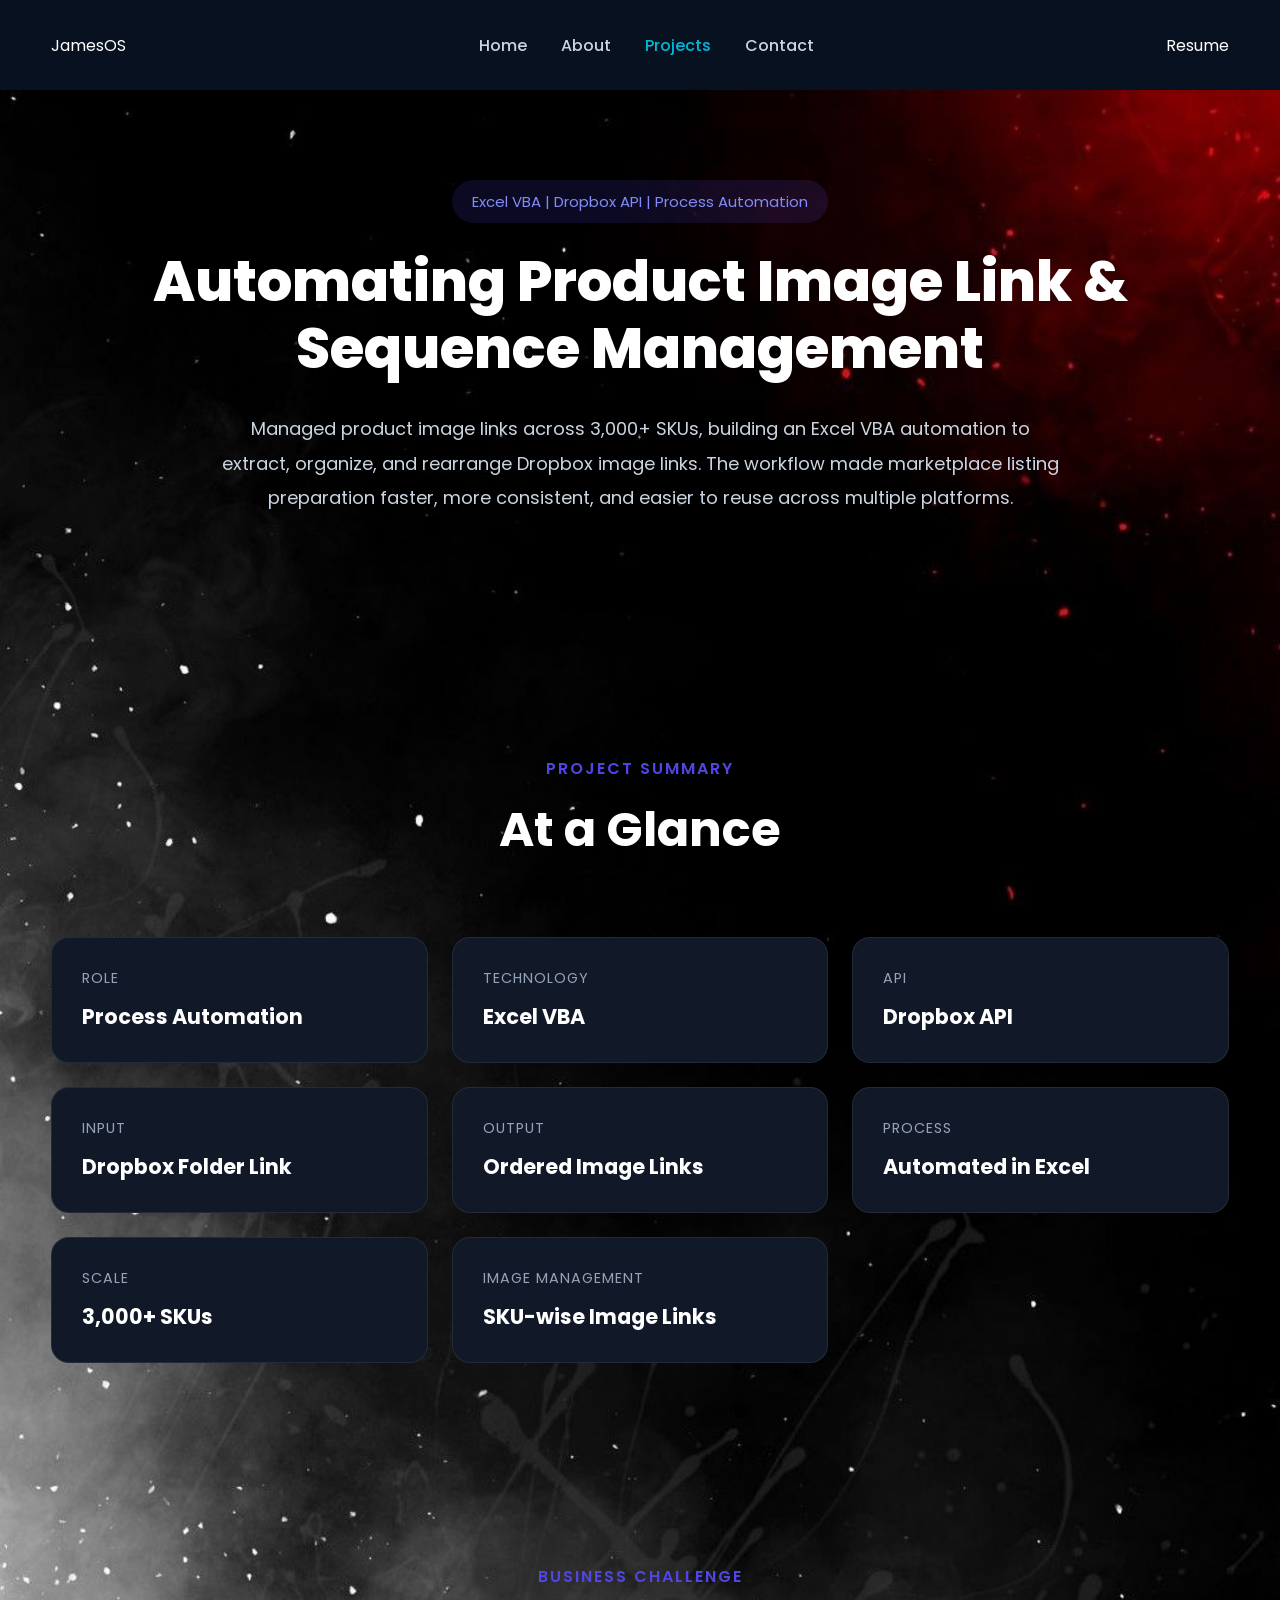
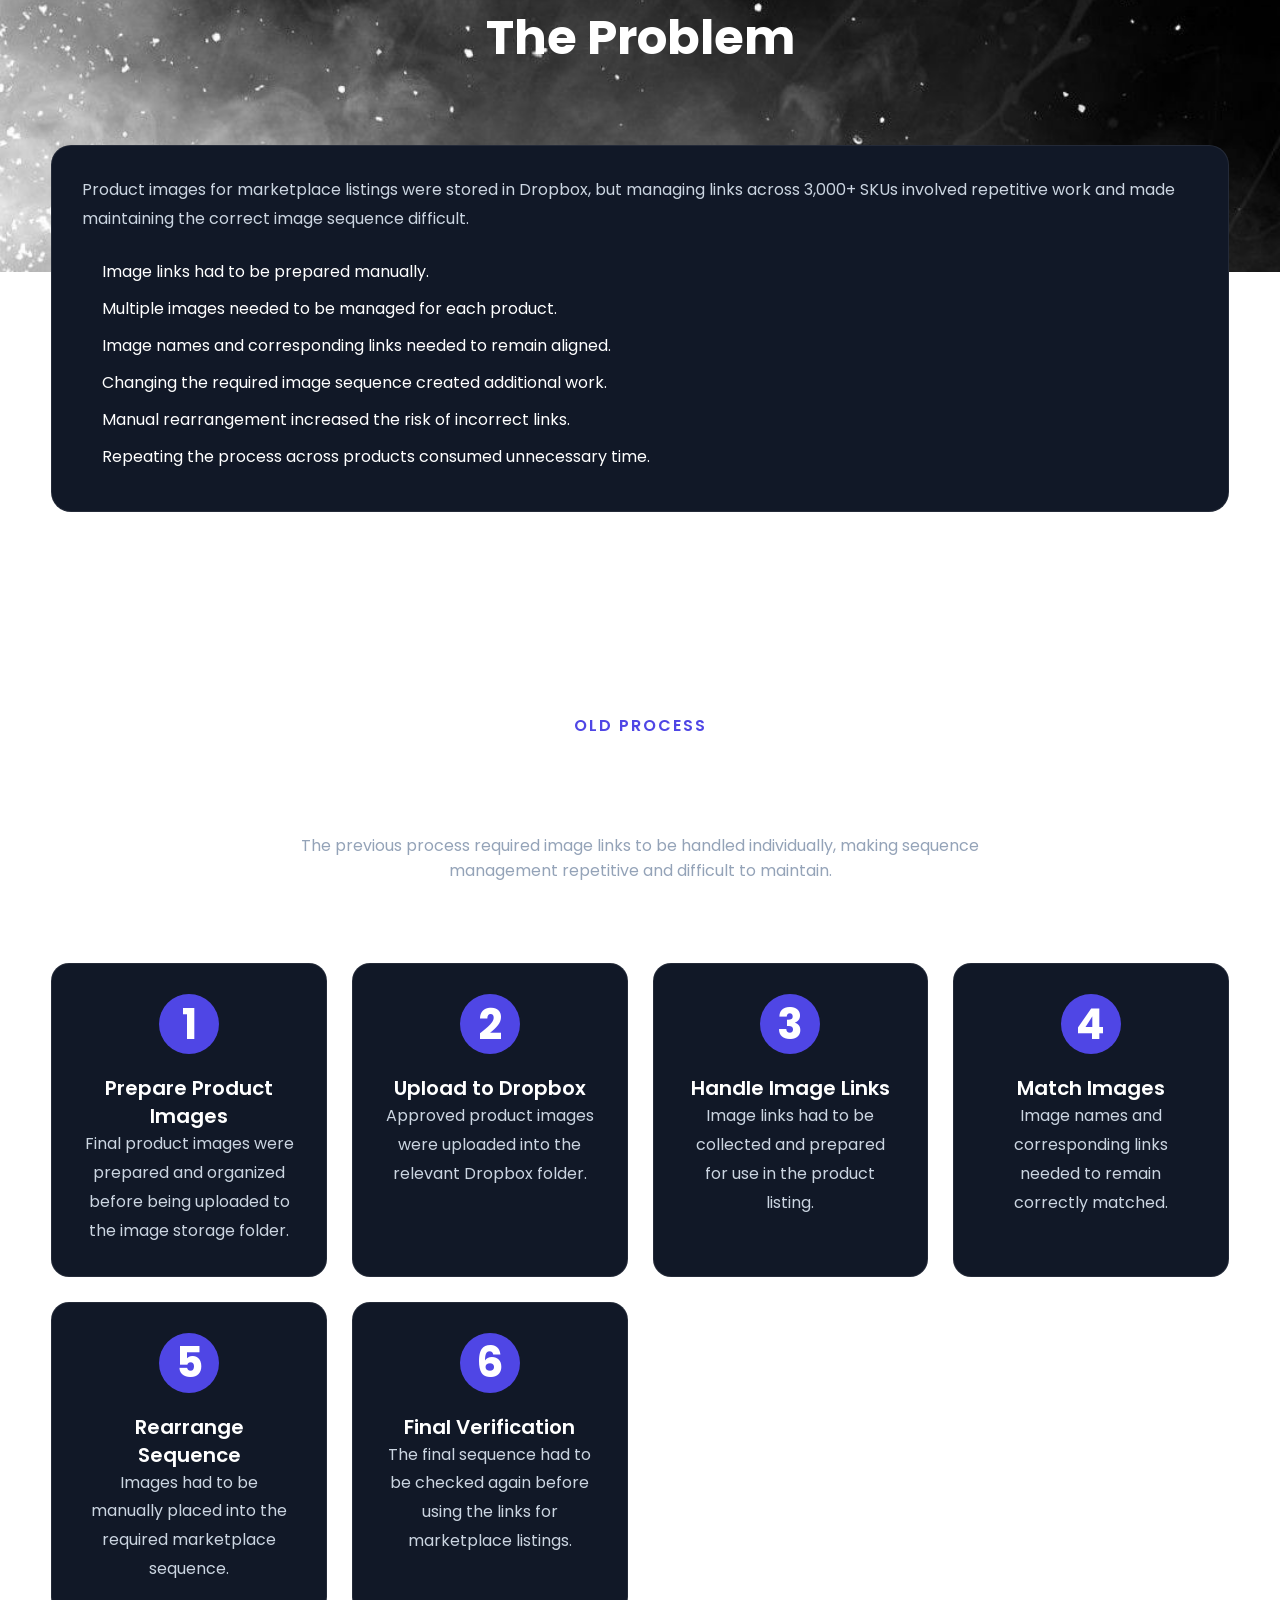
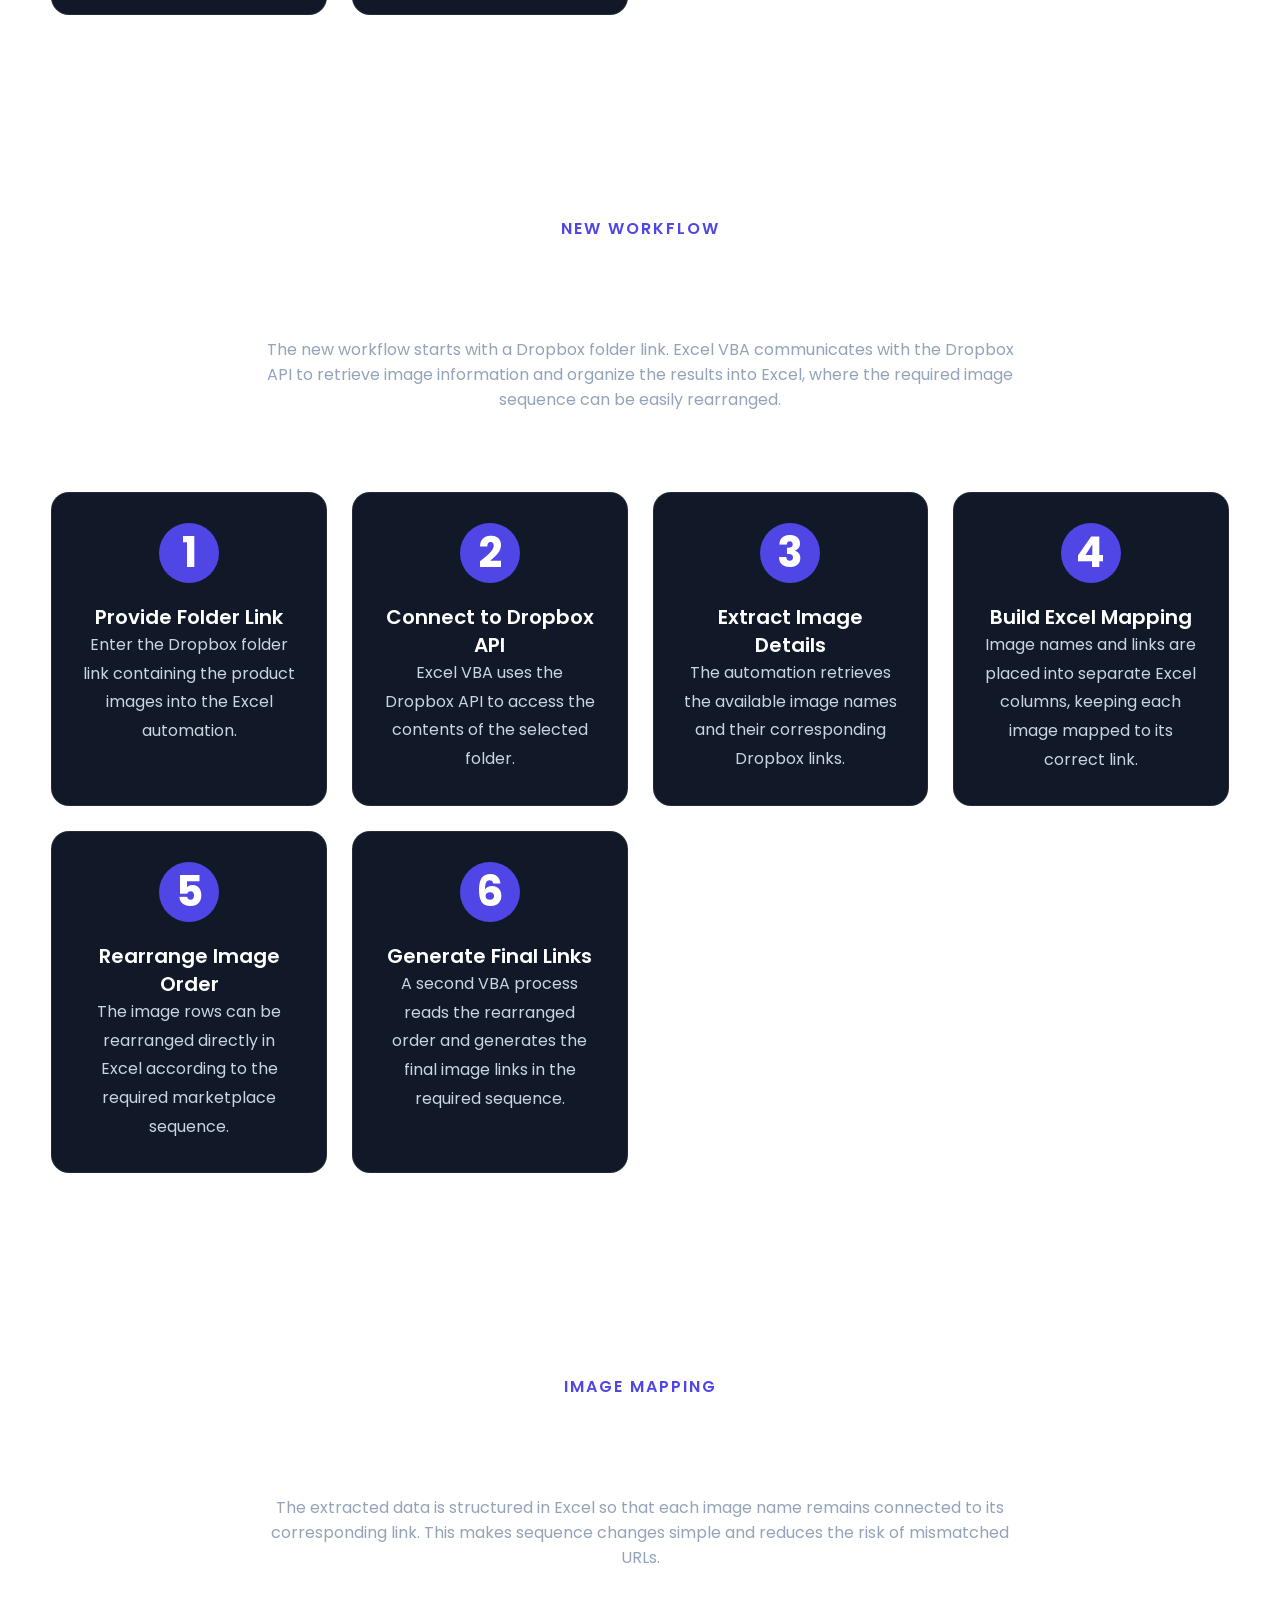
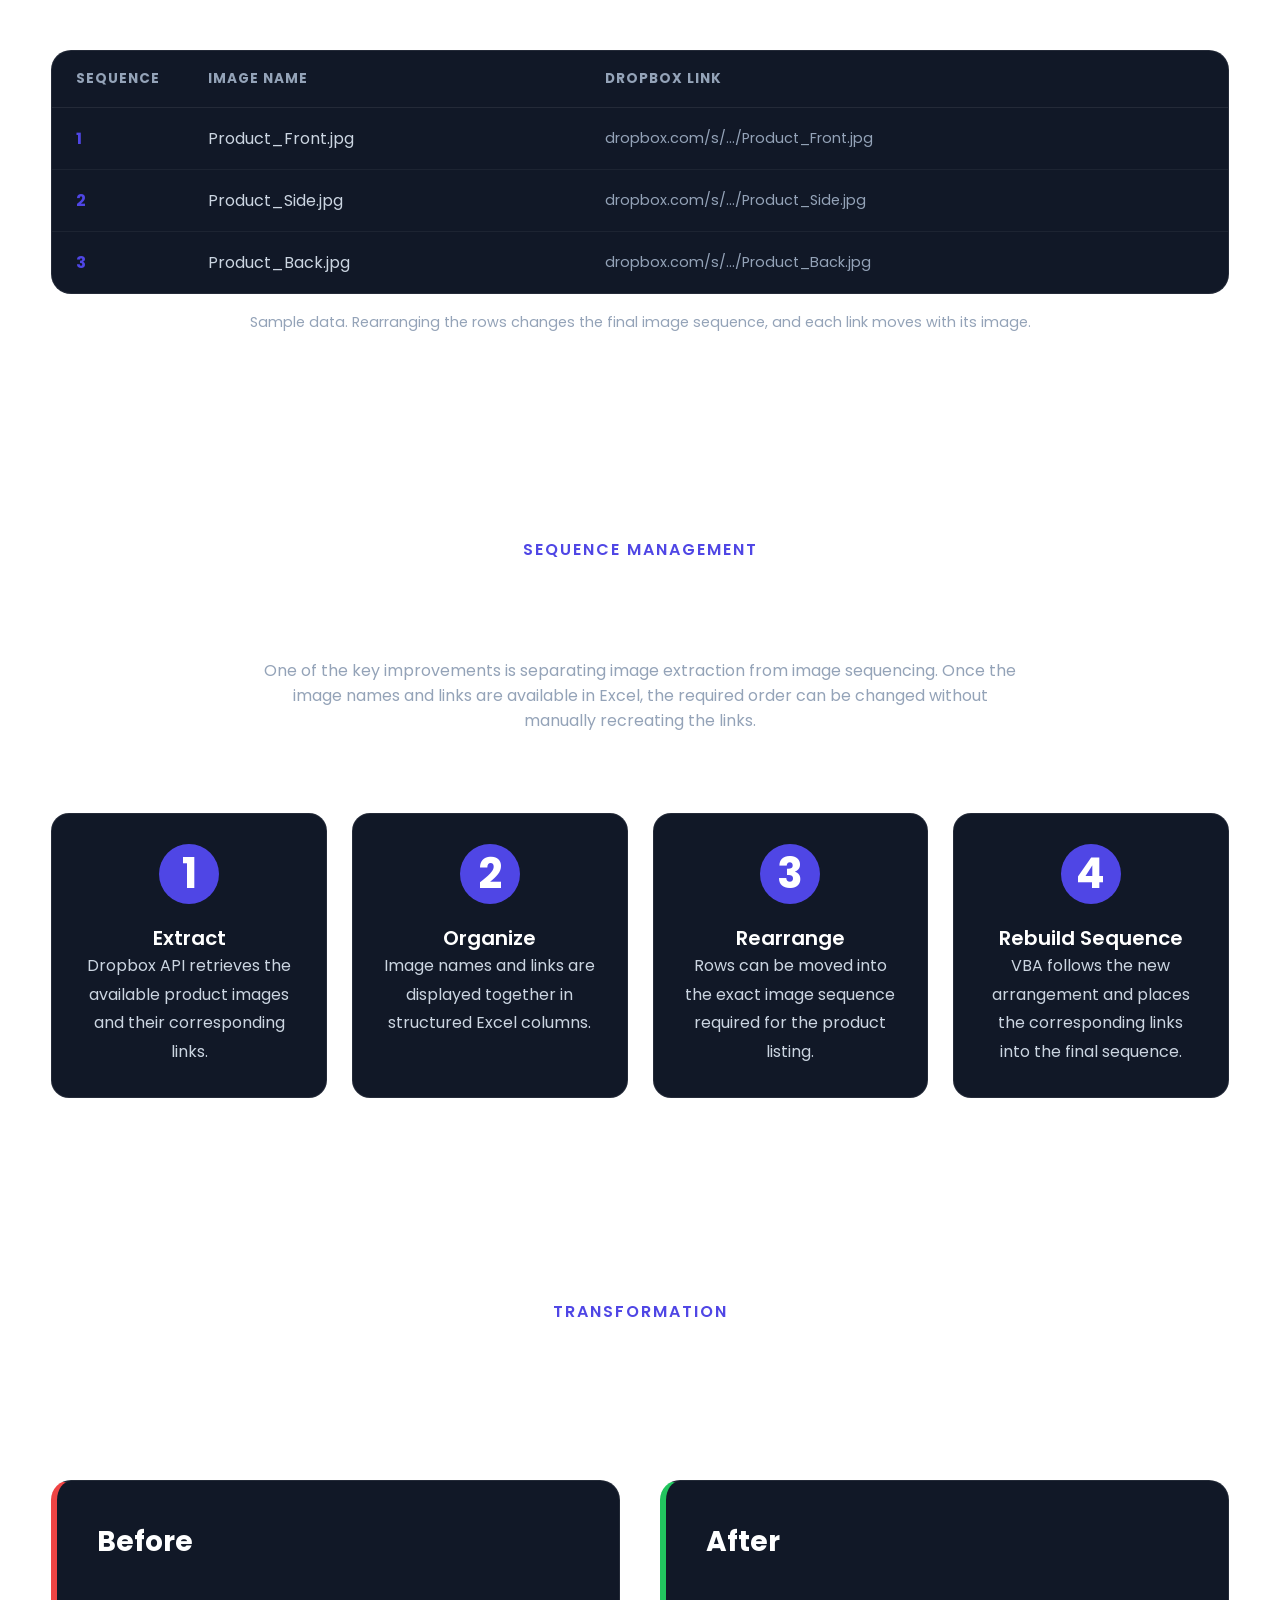
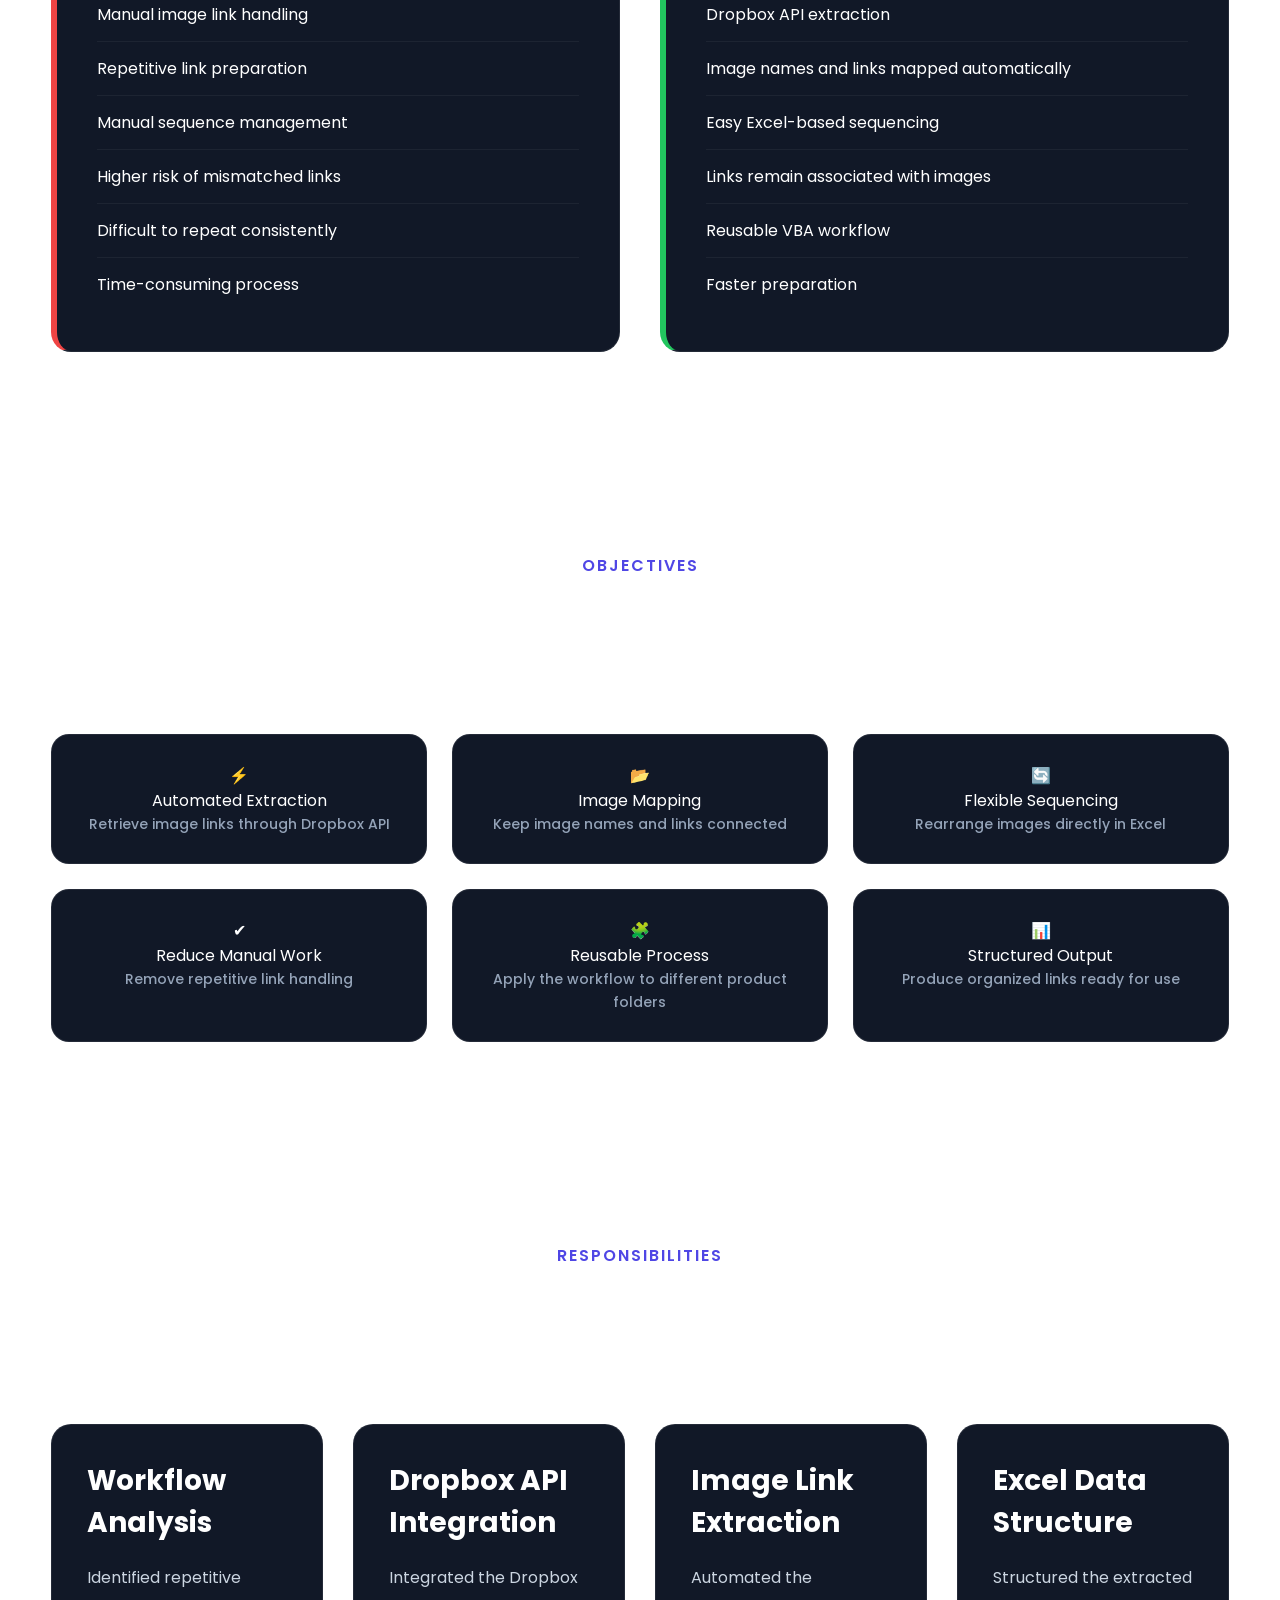
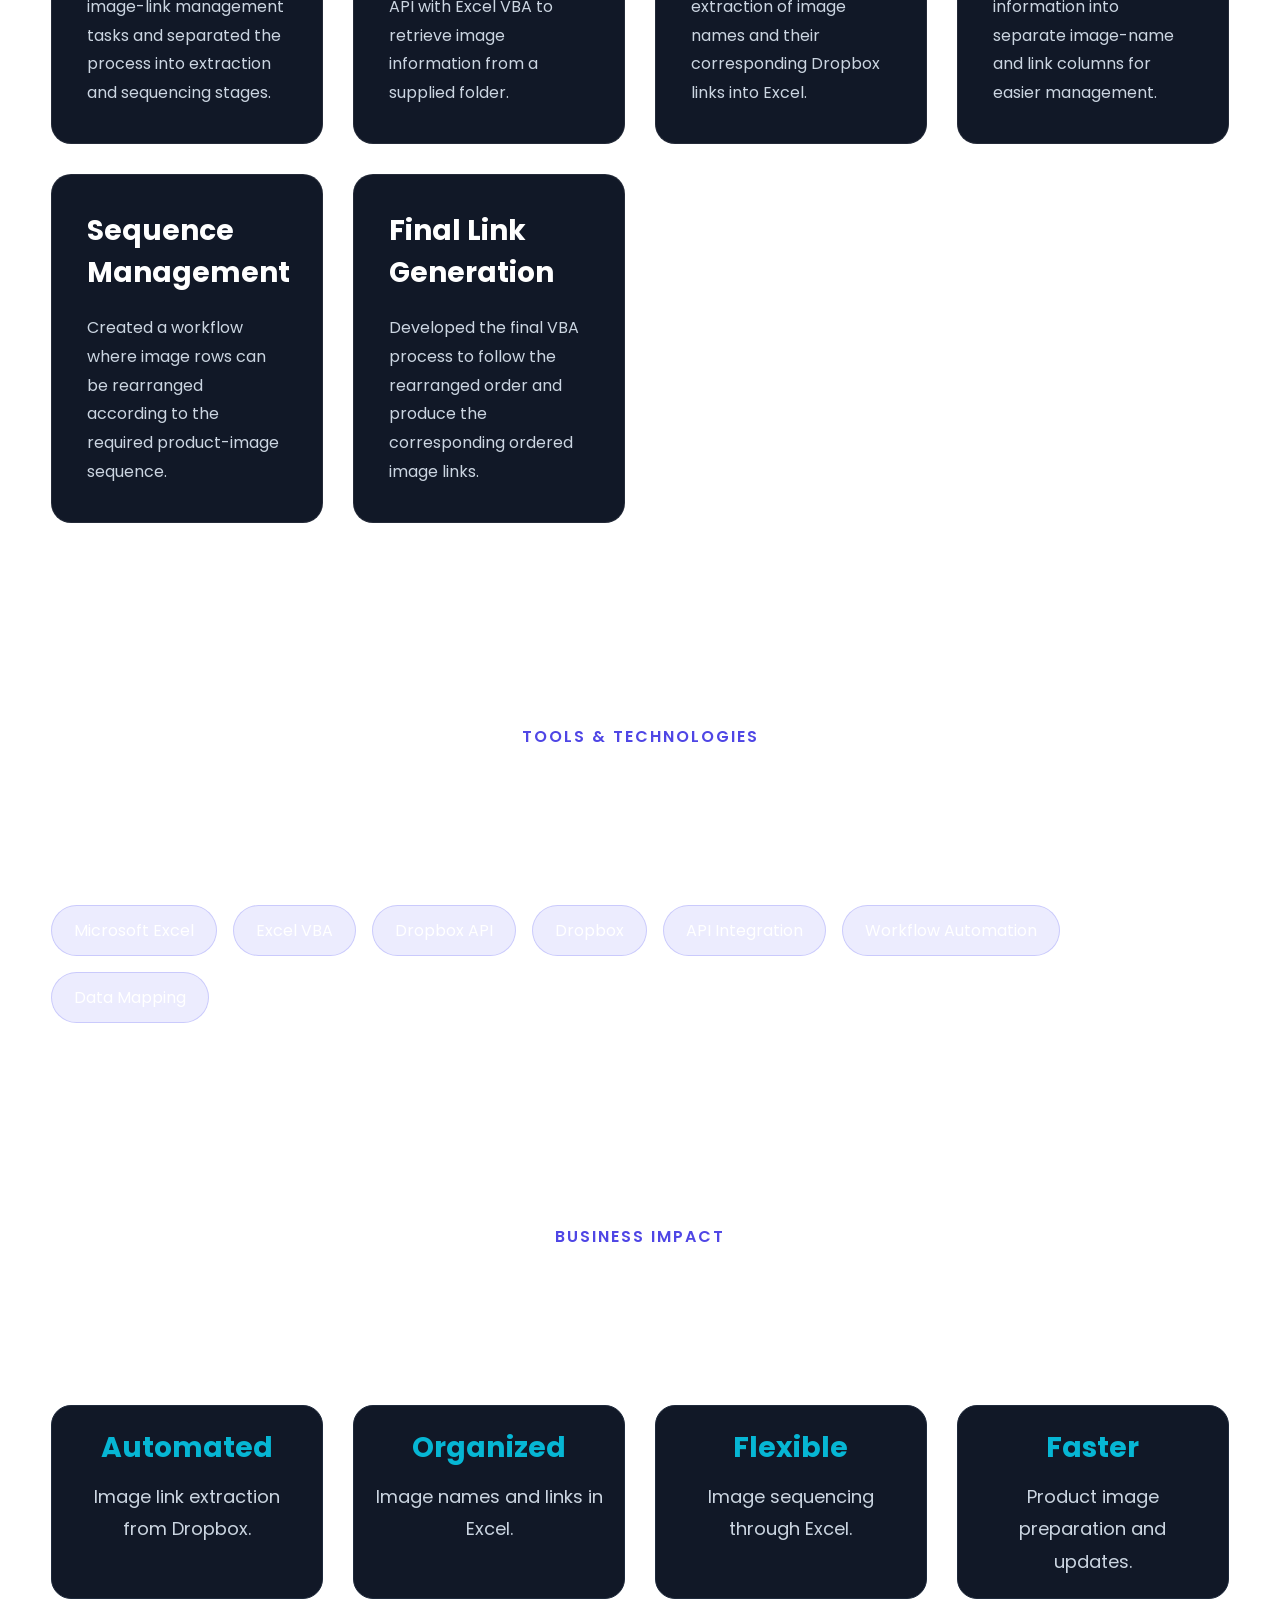
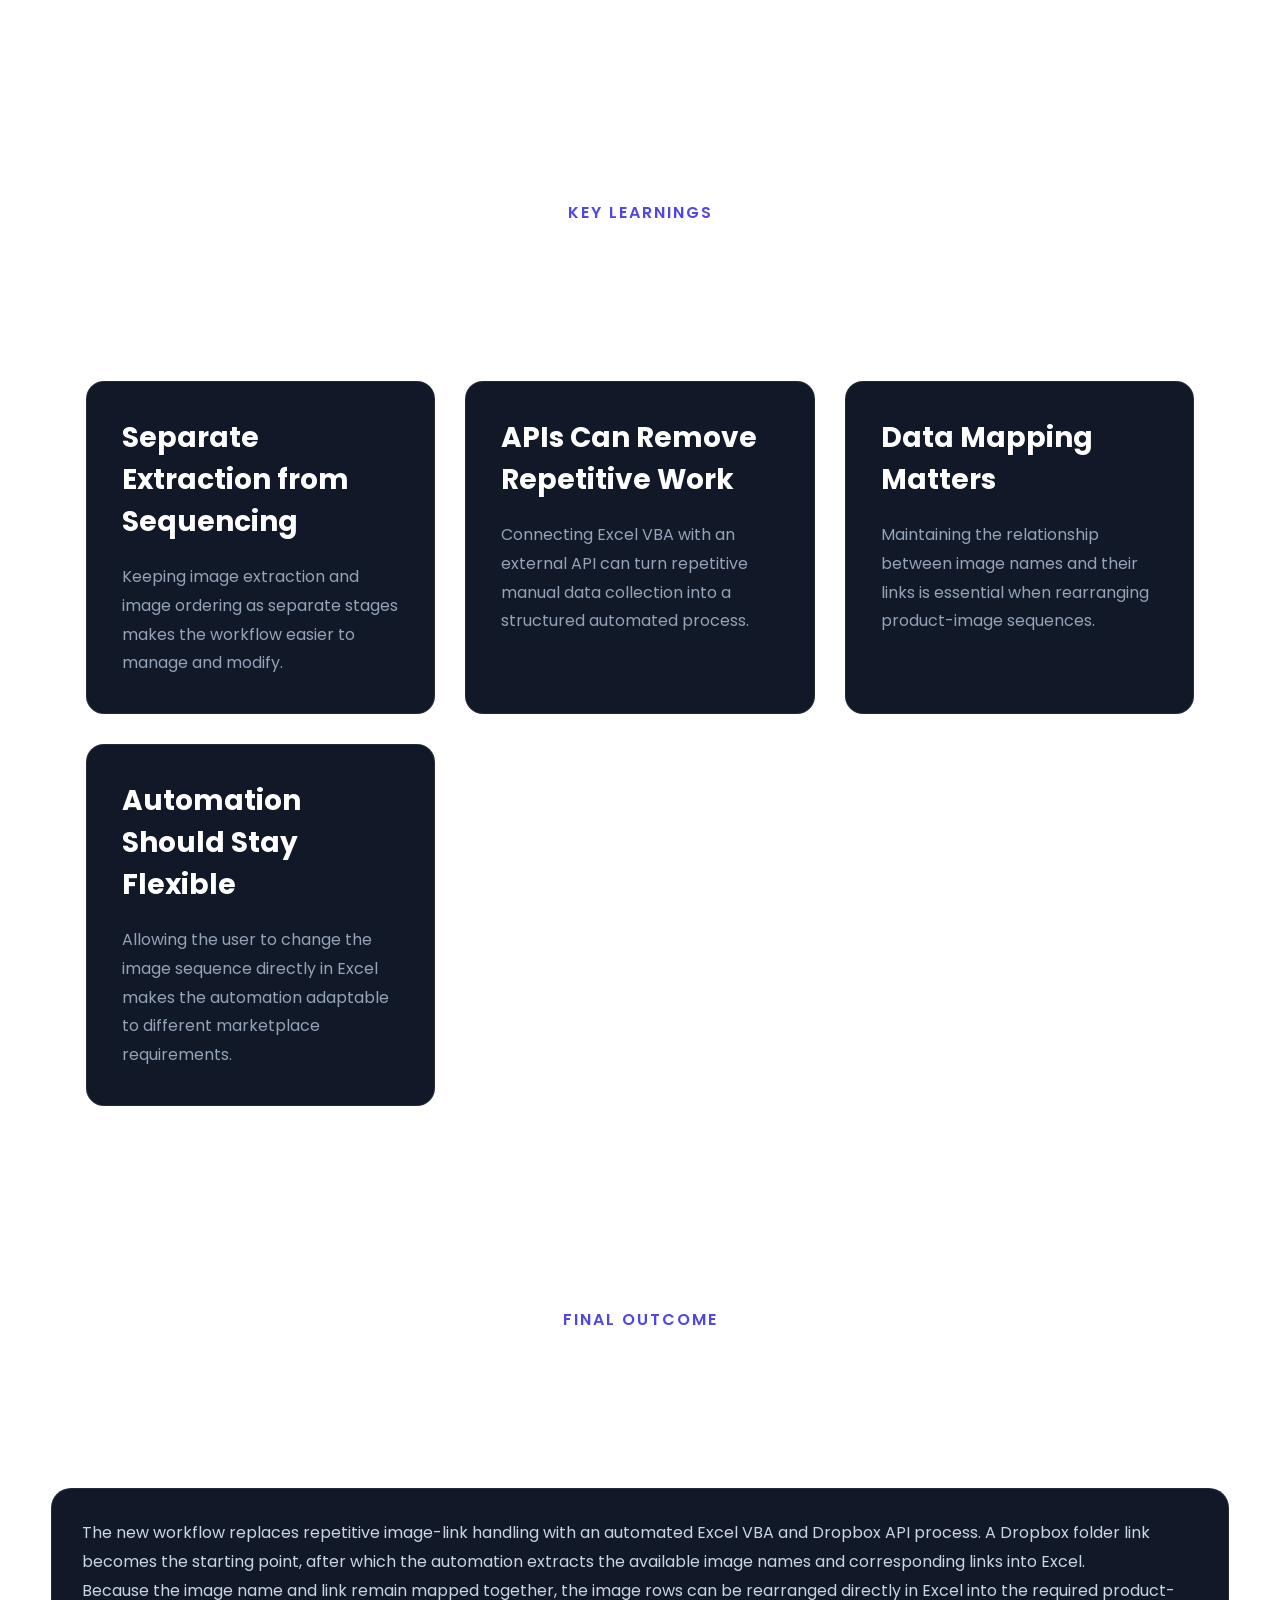
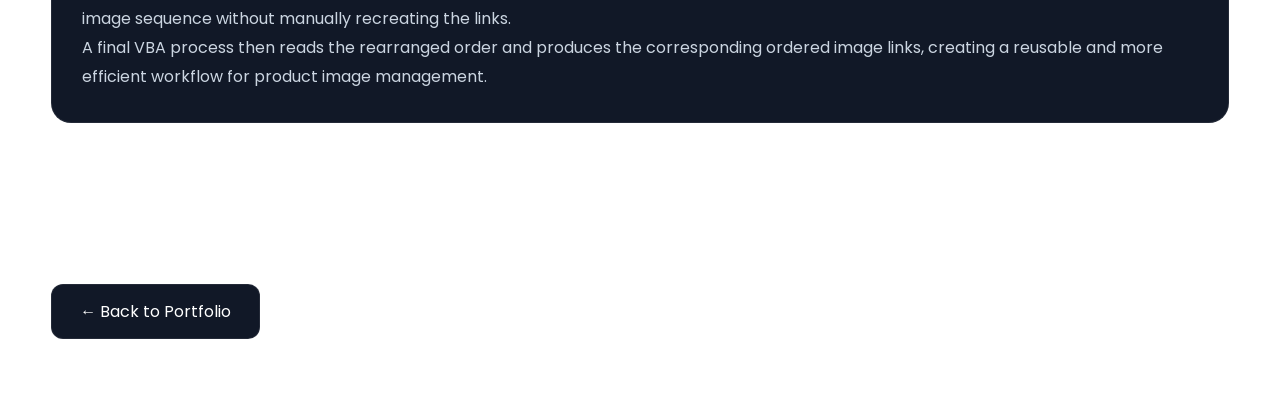
==== commit 58ad8642: "Update live page" ====
--- a/pages/automation.html
+++ b/pages/automation.html
@@ -348,7 +348,7 @@
                     <div class="workflow-step">
 
                         <div class="step-number">
-                            01
+                            1
                         </div>
 
                         <h4>
@@ -366,7 +366,7 @@
                     <div class="workflow-step">
 
                         <div class="step-number">
-                            02
+                            2
                         </div>
 
                         <h4>
@@ -384,7 +384,7 @@
                     <div class="workflow-step">
 
                         <div class="step-number">
-                            03
+                            3
                         </div>
 
                         <h4>
@@ -402,7 +402,7 @@
                     <div class="workflow-step">
 
                         <div class="step-number">
-                            04
+                            4
                         </div>
 
                         <h4>
@@ -420,7 +420,7 @@
                     <div class="workflow-step">
 
                         <div class="step-number">
-                            05
+                            5
                         </div>
 
                         <h4>
@@ -438,7 +438,7 @@
                     <div class="workflow-step">
 
                         <div class="step-number">
-                            06
+                            6
                         </div>
 
                         <h4>
@@ -494,7 +494,7 @@
                     <div class="workflow-step">
 
                         <div class="step-number">
-                            01
+                            1
                         </div>
 
                         <h4>
@@ -512,7 +512,7 @@
                     <div class="workflow-step">
 
                         <div class="step-number">
-                            02
+                            2
                         </div>
 
                         <h4>
@@ -530,7 +530,7 @@
                     <div class="workflow-step">
 
                         <div class="step-number">
-                            03
+                            3
                         </div>
 
                         <h4>
@@ -548,7 +548,7 @@
                     <div class="workflow-step">
 
                         <div class="step-number">
-                            04
+                            4
                         </div>
 
                         <h4>
@@ -567,7 +567,7 @@
                     <div class="workflow-step">
 
                         <div class="step-number">
-                            05
+                            5
                         </div>
 
                         <h4>
@@ -585,7 +585,7 @@
                     <div class="workflow-step">
 
                         <div class="step-number">
-                            06
+                            6
                         </div>
 
                         <h4>
@@ -633,64 +633,40 @@
                     </span>
 
                 </div>
-
-
-                <div class="dashboard-grid">
-
-
-                    <div class="dashboard-card">
-
-                        <h3>
-                            Image Name
-                        </h3>
-
-                        <p>
-                            Product_Front.jpg
-                        </p>
-
-                    </div>
-
-
-                    <div class="dashboard-card">
-
-                        <h3>
-                            Image Link
-                        </h3>
-
-                        <p>
-                            Dropbox URL
-                        </p>
-
-                    </div>
-
-
-                    <div class="dashboard-card">
-
-                        <h3>
-                            Image Name
-                        </h3>
-
-                        <p>
-                            Product_Side.jpg
-                        </p>
-
-                    </div>
-
-
-                    <div class="dashboard-card">
-
-                        <h3>
-                            Image Link
-                        </h3>
-
-                        <p>
-                            Dropbox URL
-                        </p>
-
-                    </div>
-
-
-                </div>
+                <div class="mapping-table-wrap">
+                    <table class="mapping-table">
+                        <thead>
+                            <tr>
+                                <th>Sequence</th>
+                                <th>Image Name</th>
+                                <th>Dropbox Link</th>
+                            </tr>
+                        </thead>
+                        <tbody>
+                            <tr>
+                                <td>1</td>
+                                <td>Product_Front.jpg</td>
+                                <td>dropbox.com/s/…/Product_Front.jpg</td>
+                            </tr>
+                            <tr>
+                                <td>2</td>
+                                <td>Product_Side.jpg</td>
+                                <td>dropbox.com/s/…/Product_Side.jpg</td>
+                            </tr>
+                            <tr>
+                                <td>3</td>
+                                <td>Product_Back.jpg</td>
+                                <td>dropbox.com/s/…/Product_Back.jpg</td>
+                            </tr>
+                        </tbody>
+                    </table>
+                </div>
+                <p class="mapping-note">Sample data. Rearranging the rows changes the final image sequence, and each
+                    link moves with its
+                    image.</p>
+
+
+
 
             </div>
 
@@ -731,7 +707,7 @@
                     <div class="workflow-step">
 
                         <div class="step-number">
-                            01
+                            1
                         </div>
 
                         <h4>
@@ -749,7 +725,7 @@
                     <div class="workflow-step">
 
                         <div class="step-number">
-                            02
+                            2
                         </div>
 
                         <h4>
@@ -767,7 +743,7 @@
                     <div class="workflow-step">
 
                         <div class="step-number">
-                            03
+                            3
                         </div>
 
                         <h4>
@@ -785,7 +761,7 @@
                     <div class="workflow-step">
 
                         <div class="step-number">
-                            04
+                            4
                         </div>
 
                         <h4>
--- a/css/layout.css
+++ b/css/layout.css
@@ -126,12 +126,25 @@
     align-items: center;
 }
 
+.contact-wrapper {
+    display: grid;
+    grid-template-columns: 1fr 1fr;
+    gap: 40px;
+    align-items: start;
+    margin-top: 70px;
+}
+
 .site-nav {
     display: flex;
     gap: 34px;
 }
 
+.site-nav a.active {
+    color: var(--secondary);
+}
+
 .site-nav a {
+    position: relative;
     color: var(--text-light);
     transition: var(--transition);
     font-weight: 500;
@@ -141,8 +154,19 @@
     color: white;
 }
 
-.site-nav a.active {
-    color: var(--secondary);
+.site-nav a::after {
+    content: "";
+    position: absolute;
+    bottom: -8px;
+    left: 0;
+    width: 0;
+    height: 2px;
+    background: var(--primary);
+    transition: .3s;
+}
+
+.site-nav a:hover::after {
+    width: 100%;
 }
 
 /*==================================================
@@ -190,7 +214,7 @@
     display: grid;
     grid-template-columns: 1.2fr .8fr;
     gap: 50px;
-    align-items: center;
+    align-items: flex-start;
 }
 
 .hero-badge {
@@ -199,7 +223,7 @@
     border: 1px solid var(--border);
     border-radius: 40px;
     color: var(--secondary);
-    margin-top: 20px;
+    margin-top: 50px;
     margin-bottom: 25px;
 }
 
@@ -227,6 +251,7 @@
 .hero-image {
     display: flex;
     justify-content: center;
+    margin-top: 50px;
 }
 
 .hero-card h3 {
@@ -235,6 +260,7 @@
 }
 
 .hero-card>p {
+    margin-top: auto;
     margin-bottom: 35px;
 }
 
@@ -307,17 +333,6 @@
     box-shadow: var(--shadow-md);
 }
 
-.flipkart-bg {
-    background: linear-gradient(135deg, #F59E0B, #B45309);
-}
-
-.automation-bg {
-    background: linear-gradient(135deg, #4F46E5, #312E81);
-}
-
-.portfolio-bg {
-    background: linear-gradient(135deg, #06B6D4, #0F766E);
-}
 
 .project-content h3 {
     margin-bottom: 18px;
@@ -401,6 +416,16 @@
     transition: .3s;
 }
 
+.footer-links {
+    display: grid;
+    grid-template-columns: repeat(2, 1fr);
+    gap: 8px 20px;
+}
+
+.footer-links h3 {
+    grid-column: 1 / -1;
+}
+
 .footer-links a:hover,
 .footer-social a:hover {
     color: white;
@@ -414,13 +439,6 @@
     align-items: center;
     flex-wrap: wrap;
     gap: 20px;
-}
-
-/*=========================
-Journey
-==========================*/
-.journey {
-    padding: var(--section-padding) 8%;
 }
 
 .timeline {
@@ -454,11 +472,6 @@
     color: var(--secondary);
 }
 
-.content p {
-    color: var(--text-light);
-    line-height: 1.8;
-}
-
 .timeline-list {
     margin-top: 18px;
     padding-left: 20px;
@@ -478,7 +491,7 @@
 
 .impact-grid {
     display: grid;
-    grid-template-columns: repeat(4, 1fr);
+    grid-template-columns: repeat(4, minmax(0, 1fr));
     gap: var(--gap-md);
     margin-top: 70px;
 }
@@ -634,7 +647,7 @@
 }
 
 .toolkit-section {
-    padding: 140px 8%;
+    padding: var(--section-padding) 0;
 }
 
 .toolkit-wrapper {
@@ -645,7 +658,7 @@
 }
 
 .certifications-section {
-    padding: 140px 8%;
+    padding: var(--section-padding) 0;
 }
 
 .certificate-grid {
@@ -655,16 +668,13 @@
     margin-top: 70px;
 }
 
-.services-grid {
-    display: grid;
-    grid-template-columns: repeat(4, 1fr);
-    gap: var(--gap-md);
-    margin-top: 70px;
-    margin-left: 35px;
-    margin-right: 35px;
-}
-
 .contact-section {
-    padding: 140px 8%;
+    padding: var(--section-padding) 0;
     grid-template-columns: repeat(2, 1fr);
 }
+
+.wrapper {
+    width: 100%;
+    max-width: 100%;
+    overflow: hidden;
+}
--- a/css/variables.css
+++ b/css/variables.css
@@ -1,81 +1,54 @@
 /*==================================================
 ROOT VARIABLES
 ==================================================*/
-:root{
+:root {
     /*==================================================
     COLORS
     ==================================================*/
-    --primary:#4F46E5;
-    --secondary:#06B6D4;
-    --bg:#07111F;
-    --surface:#111827;
-    --surface-light:#1E293B;
-    --footer-bg:#050B16;
-    --text:#FFFFFF;
-    --text-light:#CBD5E1;
-    --text-muted:#94A3B8;
-    --border-line:rgba(255,255,255,.08);
-    --border-hover:#6366F1;
+    --primary: #4F46E5;
+    --secondary: #06B6D4;
+    --bg: #07111F;
+    --surface: #111827;
+    --surface-light: #1E293B;
+    --footer-bg: #050B16;
+    --text: #FFFFFF;
+    --text-light: #CBD5E1;
+    --text-muted: #94A3B8;
+    --border: rgba(255, 255, 255, .08);
+    --border-line: rgba(255, 255, 255, .08);
+    --border-hover: #6366F1;
     /*==================================================
     SHADOWS
     ==================================================*/
-    --shadow-sm:0 8px 20px rgba(0,0,0,.15);
-    --shadow-md:0 12px 30px rgba(0,0,0,.2);
-    --shadow-lg:0 20px 50px rgba(0,0,0,.25);
+    --shadow-md: 0 12px 30px rgba(0, 0, 0, .2);
+    --shadow-lg: 0 20px 50px rgba(0, 0, 0, .25);
     /*==================================================
     BORDER RADIUS
     ==================================================*/
-    --radius-sm:10px;
-    --radius-md:18px;
-    --radius-lg:24px;
-    --radius-xl:28px;
-    --radius-round:50%;
-    --radius-pill:40px;
+    --radius-sm: 10px;
+    --radius-md: 18px;
+    --radius-lg: 24px;
     /*==================================================
     TRANSITIONS
     ==================================================*/
-    --transition:.35s ease;
+    --transition: .35s ease;
     /*==================================================
     CONTAINER
     ==================================================*/
-    --container:1280px;
-    --header-height:90px;
+    --container: 1280px;
+    --header-height: 90px;
     /*==================================================
     SECTION SPACING
     ==================================================*/
-    --section-padding:60px;
-    --section-title-margin:30px;
-    --section-gap:70px;
+    --section-padding: 60px;
     /*==================================================
     CARD
     ==================================================*/
-    --card-padding:35px;
+    --card-padding: 35px;
     /*==================================================
     GRID GAPS
     ==================================================*/
-    --gap-xs:15px;
-    --gap-sm:20px;
-    --gap-md:30px;
-    --gap-lg:40px;
-    --gap-xl:60px;
-    --gap-xxl:80px;
-    /*==================================================
-    TYPOGRAPHY
-    ==================================================*/
-    --h1:64px;
-    --h2:48px;
-    --h3:28px;
-    --h4:20px;
-    --body:18px;
-    --body-large:20px;
-    --small:14px;
-    /*==================================================
-    COMMON MARGINS
-    ==================================================*/
-    --margin-xs:10px;
-    --margin-sm:20px;
-    --margin-md:30px;
-    --margin-lg:40px;
-    --margin-xl:70px;
-    --margin-xxl:80px;
+    --gap-sm: 20px;
+    --gap-md: 30px;
+    --gap-lg: 40px;
 }
--- a/css/case-study.css
+++ b/css/case-study.css
@@ -1,18 +1,16 @@
 /*==================================================
 CASE STUDY
 ==================================================*/
-body{
+body {
     background:
-    linear-gradient(
-            rgba(7,17,31,.96),
-            rgba(7,17,31,.96)
-        ),
+        linear-gradient(rgba(7, 17, 31, .96),
+            rgba(7, 17, 31, .96)),
         url("../assets/images/automation.webp");
-    background-size:cover;
-    background-position:center;
-    background-repeat:no-repeat;
-    background-attachment:fixed;
-    color:var(--text);
+    background-size: cover;
+    background-position: center;
+    background-repeat: no-repeat;
+    background-attachment: fixed;
+    color: var(--text);
 }
 
 
@@ -27,426 +25,414 @@
 .tools-section,
 .before-after,
 .objectives-section,
-.responsibilities-section{
-    padding:100px 0;
-}
-.summary-grid{
-    display:grid;
-    grid-template-columns:repeat(3,1fr);
-    gap:24px;
-    margin-top:60px;
-}
-.summary-card{
-    background:var(--surface);
-    border:1px solid var(--border-line);
-    border-radius:18px;
-    padding:30px;
-}
-.summary-card span{
-    display:block;
-    color:var(--text-muted);
-    font-size:.9rem;
-    margin-bottom:12px;
-    text-transform:uppercase;
-    letter-spacing:1px;
-}
-.summary-card h3{
-    font-size:1.3rem;
-}
-.content-card{
-    background:var(--surface);
-    border:1px solid var(--border);
-    border-radius:20px;
+.responsibilities-section {
+    padding: 100px 0;
+}
+
+.summary-grid {
+    display: grid;
+    grid-template-columns: repeat(3, 1fr);
+    gap: 24px;
+    margin-top: 60px;
+}
+
+.summary-card {
+    background: var(--surface);
+    border: 1px solid var(--border-line);
+    border-radius: 18px;
     padding: 30px;
 }
-.content-card ul{
-    margin-top:25px;
-    padding-left:20px;
-}
-.content-card li{
-    margin:12px 0;
-}
-.objective-grid{
-    display:grid;
-    grid-template-columns:repeat(3,1fr);
-    gap:25px;
-    margin-top:60px;
-}
-.objective-card{
-    background:var(--surface);
-    border:1px solid var(--border);
-    border-radius:18px;
-    padding:28px;
-    text-align:center;
-    transition:.3s;
-}
-.objective-card:hover{
-    transform:translateY(-6px);
-}
-.responsibility-grid{
-    display:grid;
-    grid-template-columns:repeat(auto-fit,minmax(260px,1fr));
-    gap:30px;
-    margin-top:60px;
-}
-.responsibility-card{
-    background:var(--surface);
-    border-radius:20px;
-    border:1px solid var(--border);
-    padding:35px;
-}
-.responsibility-card h3{
-    margin-bottom:20px;
-}
-.workflow-grid{
-    display:grid;
-    grid-template-columns:repeat(4,1fr);
-    gap:25px;
-    margin-top:60px;
-}
-.workflow-step{
-    background:var(--surface);
-    border:1px solid var(--border);
-    border-radius:18px;
-    padding:30px;
-    text-align:center;
-}
-.workflow-step .step-number{
-    width:60px;
-    height:60px;
-    margin:auto auto 20px;
-    border-radius:50%;
-    background:var(--primary);
-    display:flex;
-    justify-content:center;
-    align-items:center;
-    color:white;
-    font-weight:700;
-}
-.badge-group{
-    display:flex;
-    flex-wrap:wrap;
-    gap:16px;
-    margin-top:60px;
-}
-.badge-group span{
-    padding:12px 22px;
-    background:rgba(99,102,241,.12);
-    border:1px solid rgba(99,102,241,.25);
-    border-radius:999px;
-}
-.learning-grid{
-    display:grid;
-    grid-template-columns:repeat(3,1fr);
-    gap:30px;
-    margin-top:60px;
-}
-.learning-card{
-    background:var(--surface);
-    border:1px solid var(--border);
-    border-radius:18px;
-    padding:35px;
-}
-.learning-card h3{
-    margin-bottom:20px;
-}
+
+.summary-card span {
+    display: block;
+    color: var(--text-muted);
+    font-size: .9rem;
+    margin-bottom: 12px;
+    text-transform: uppercase;
+    letter-spacing: 1px;
+}
+
+.summary-card h3 {
+    font-size: 1.3rem;
+}
+
+.content-card {
+    background: var(--surface);
+    border: 1px solid var(--border);
+    border-radius: 20px;
+    padding: 30px;
+}
+
+.content-card ul {
+    margin-top: 25px;
+    padding-left: 20px;
+}
+
+.content-card li {
+    margin: 12px 0;
+}
+
+.objective-grid {
+    display: grid;
+    grid-template-columns: repeat(3, 1fr);
+    gap: 25px;
+    margin-top: 60px;
+}
+
+.objective-card {
+    background: var(--surface);
+    border: 1px solid var(--border);
+    border-radius: 18px;
+    padding: 28px;
+    text-align: center;
+    transition: .3s;
+}
+
+.objective-card:hover {
+    transform: translateY(-6px);
+}
+
+.responsibility-grid {
+    display: grid;
+    grid-template-columns: repeat(auto-fit, minmax(260px, 1fr));
+    gap: 30px;
+    margin-top: 60px;
+}
+
+.responsibility-card {
+    background: var(--surface);
+    border-radius: 20px;
+    border: 1px solid var(--border);
+    padding: 35px;
+}
+
+.responsibility-card h3 {
+    margin-bottom: 20px;
+}
+
+.workflow-grid {
+    display: grid;
+    grid-template-columns: repeat(4, 1fr);
+    gap: 25px;
+    margin-top: 60px;
+}
+
+.workflow-step {
+    background: var(--surface);
+    border: 1px solid var(--border);
+    border-radius: 18px;
+    padding: 30px;
+    text-align: center;
+}
+
+.workflow-step .step-number {
+    width: 60px;
+    height: 60px;
+    margin: auto auto 20px;
+    border-radius: 50%;
+    background: var(--primary);
+    display: flex;
+    justify-content: center;
+    align-items: center;
+    color: white;
+    font-weight: 700;
+}
+
+.badge-group {
+    display: flex;
+    flex-wrap: wrap;
+    gap: 16px;
+    margin-top: 60px;
+}
+
+.badge-group span {
+    padding: 12px 22px;
+    background: rgba(99, 102, 241, .12);
+    border: 1px solid rgba(99, 102, 241, .25);
+    border-radius: 999px;
+}
+
+.learning-grid {
+    display: grid;
+    grid-template-columns: repeat(3, 1fr);
+    gap: 30px;
+    margin-top: 60px;
+}
+
+.learning-card {
+    background: var(--surface);
+    border: 1px solid var(--border);
+    border-radius: 18px;
+    padding: 35px;
+}
+
+.learning-card h3 {
+    margin-bottom: 20px;
+}
+
 /*=====================================
 BEFORE AFTER
 ======================================*/
-.comparison-grid{
-    display:grid;
-    grid-template-columns:repeat(2,1fr);
-    gap:40px;
-    margin-top:60px;
-}
-.comparison-card{
-    background:var(--surface);
-    border:1px solid var(--border);
-    border-radius:20px;
-    padding:40px;
-}
-.before{
-    border-left:6px solid #EF4444;
-}
-.after{
-    border-left:6px solid #22C55E;
-}
-.comparison-card h3{
-    margin-bottom:25px;
-}
-.comparison-card ul{
-    list-style:none;
-    padding:0;
-}
-.comparison-card li{
-    padding:14px 0;
-    border-bottom:1px solid rgba(255,255,255,.05);
-}
-.comparison-card li:last-child{
-    border-bottom:none;
-}
+.comparison-grid {
+    display: grid;
+    grid-template-columns: repeat(2, 1fr);
+    gap: 40px;
+    margin-top: 60px;
+}
+
+.comparison-card {
+    background: var(--surface);
+    border: 1px solid var(--border);
+    border-radius: 20px;
+    padding: 40px;
+}
+
+.before {
+    border-left: 6px solid #EF4444;
+}
+
+.after {
+    border-left: 6px solid #22C55E;
+}
+
+.comparison-card h3 {
+    margin-bottom: 25px;
+}
+
+.comparison-card ul {
+    list-style: none;
+    padding: 0;
+}
+
+.comparison-card li {
+    padding: 14px 0;
+    border-bottom: 1px solid rgba(255, 255, 255, .05);
+}
+
+.comparison-card li:last-child {
+    border-bottom: none;
+}
+
 /*==================================================
 PERFORMANCE DASHBOARD
 ==================================================*/
-.dashboard-grid{
-    display:grid;
-    grid-template-columns:repeat(auto-fit,minmax(260px,1fr));
-    gap:30px;
-    margin-top:60px;
-}
-.dashboard-card{
-    background:var(--surface);
-    border:1px solid var(--border);
-    border-radius:20px;
-    padding:35px;
-    text-align:center;
-    transition:var(--transition);
-}
-.dashboard-card:hover{
-    transform:translateY(-8px);
-    border-color:var(--primary);
-}
-.dashboard-card h3{
-    font-size:2.4rem;
-    color:var(--primary);
-    margin-bottom:10px;
-}
-.dashboard-card small{
-    display:block;
-    color:var(--text-muted);
-    margin-bottom:15px;
-    font-size:1rem;
-}
-.dashboard-card p{
-    color:var(--text-light);
-    margin:0;
-}
+.dashboard-grid {
+    display: grid;
+    grid-template-columns: repeat(auto-fit, minmax(260px, 1fr));
+    gap: 30px;
+    margin-top: 60px;
+}
+
+.dashboard-card {
+    background: var(--surface);
+    border: 1px solid var(--border);
+    border-radius: 20px;
+    padding: 35px;
+    text-align: center;
+    transition: var(--transition);
+}
+
+.dashboard-card:hover {
+    transform: translateY(-8px);
+    border-color: var(--primary);
+}
+
+.dashboard-card h3 {
+    font-size: 2.4rem;
+    color: var(--primary);
+    margin-bottom: 10px;
+}
+
+.dashboard-card small {
+    display: block;
+    color: var(--text-muted);
+    margin-bottom: 15px;
+    font-size: 1rem;
+}
+
+.dashboard-card p {
+    color: var(--text-light);
+    margin: 0;
+}
+
 /*==================================================
-GROWTH TIMELINE
+IMAGE MAPPING TABLE
 ==================================================*/
-.timeline-flow{
-    display:flex;
-    justify-content:center;
-    align-items:center;
-    flex-wrap:wrap;
-    gap:20px;
-    margin-top:70px;
-}
-.timeline-stage{
-    width:180px;
-    background:var(--surface);
-    border:1px solid var(--border);
-    border-radius:20px;
-    padding:25px;
-    text-align:center;
-    transition:var(--transition);
-}
-.timeline-stage:hover{
-    transform:translateY(-8px);
-    border-color:var(--primary);
-}
-.timeline-stage.success{
-    border-color:#22C55E;
-}
-.timeline-icon{
-    width:60px;
-    height:60px;
-    margin:0 auto 20px;
-    border-radius:50%;
-    background:var(--primary);
-    color:#fff;
-    display:flex;
-    align-items:center;
-    justify-content:center;
-    font-weight:700;
-    font-size:20px;
-}
-.timeline-arrow{
-    font-size:32px;
-    color:var(--primary);
-    font-weight:bold;
-}
-/*==================================================
-PROJECT HIGHLIGHTS
-==================================================*/
-.highlights-grid{
-    display:grid;
-    grid-template-columns:repeat(auto-fit,minmax(320px,1fr));
-    gap:30px;
-    margin-top:60px;
-}
-.highlight-card{
-    background:var(--surface);
-    border:1px solid var(--border);
-    border-radius:20px;
-    padding:35px;
-    transition:var(--transition);
-}
-.highlight-card:hover{
-    transform:translateY(-8px);
-    border-color:var(--primary);
-}
-.highlight-card h3{
-    margin-bottom:18px;
-}
-.highlight-card p{
-    color:var(--text-light);
-    line-height:1.8;
-}
+.mapping-table-wrap {
+    margin-top: 60px;
+    overflow-x: auto;
+    background: var(--surface);
+    border: 1px solid var(--border);
+    border-radius: 20px;
+}
+
+.mapping-table {
+    width: 100%;
+    min-width: 520px;
+    border-collapse: collapse;
+    text-align: left;
+}
+
+.mapping-table th {
+    padding: 18px 24px;
+    font-size: .85rem;
+    text-transform: uppercase;
+    letter-spacing: 1px;
+    color: var(--text-muted);
+    border-bottom: 1px solid var(--border);
+}
+
+.mapping-table td {
+    padding: 18px 24px;
+    color: var(--text-light);
+    border-bottom: 1px solid rgba(255, 255, 255, .05);
+}
+
+.mapping-table tr:last-child td {
+    border-bottom: none;
+}
+
+.mapping-table td:first-child {
+    width: 90px;
+    color: var(--primary);
+    font-weight: 700;
+}
+
+.mapping-table td:last-child {
+    color: var(--text-muted);
+    font-size: .9rem;
+}
+
+.mapping-note {
+    margin-top: 16px;
+    text-align: center;
+    font-size: .9rem;
+    color: var(--text-muted);
+}
+
 /*=========================================
 CASE NAVIGATION
 =========================================*/
-.case-navigation{
-    padding:60px 0;
-    border-top:1px solid var(--border);
-}
-.case-navigation .container{
-    display:flex;
-    justify-content:space-between;
-    align-items:center;
-    gap:20px;
-}
-.case-nav-btn{
-    display:inline-flex;
-    align-items:center;
-    gap:10px;
-    padding:14px 28px;
-    border:1px solid var(--border);
-    border-radius:12px;
-    background:var(--surface);
-    color:var(--text);
-    text-decoration:none;
-    transition:var(--transition);
-}
-.case-nav-btn:hover{
-    background:var(--primary);
-    color:#fff;
-    transform:translateY(-3px);
-}
+.case-navigation {
+    padding: 60px 0;
+    border-top: 1px solid var(--border);
+}
+
+.case-navigation .container {
+    display: flex;
+    justify-content: space-between;
+    align-items: center;
+    gap: 20px;
+}
+
+.case-nav-btn {
+    display: inline-flex;
+    align-items: center;
+    gap: 10px;
+    padding: 14px 28px;
+    border: 1px solid var(--border);
+    border-radius: 12px;
+    background: var(--surface);
+    color: var(--text);
+    text-decoration: none;
+    transition: var(--transition);
+}
+
+.case-nav-btn:hover {
+    background: var(--primary);
+    color: #fff;
+    transform: translateY(-3px);
+}
+
 /*==============================
 CASE STUDY HERO
 ===============================*/
-.project-header{
-padding:30px 8%;
-}
-.project-header a{
-color:var(--text);
-text-decoration:none;
-font-weight:600;
-}
-.case-hero{
-    padding:180px 8% 140px;
-    text-align:center;
-    background:
-        linear-gradient(rgba(11,17,32,.85),rgba(11,17,32,.92)),
-}
-.case-hero .container{
-    max-width:1000px;
-    margin:auto;
-}
-.case-tag{
-    display:inline-block;
-    padding:10px 20px;
-    border-radius:999px;
-    background:rgba(79,70,229,.15);
-    color:#818CF8;
-    font-size:15px;
-    margin-bottom:25px;
-}
-.case-hero h1{
-    font-size:56px;
-    line-height:1.2;
-    margin-bottom:30px;
-}
-.case-hero p{
-    max-width:850px;
-    margin:auto;
-    color:var(--text-light);
-    font-size:18px;
-    line-height:1.9;
-}
-.hero-metrics{
-    display:grid;
-    grid-template-columns:repeat(4,1fr);
-    gap:25px;
-    margin-top:70px;
-}
-
-.metric{
-    padding:30px;
-    background:rgba(255,255,255,.05);
-    border:1px solid rgba(255,255,255,.08);
-    border-radius:18px;
-    backdrop-filter:blur(15px);
-}
-.metric h3{
-    font-size:34px;
-    color:var(--primary);
-    margin-bottom:10px;
-}
-
-.metric span{
-    color:var(--text-muted);
-}
-.hero-tags{
-    display:flex;
-    flex-wrap:wrap;
-    gap:15px;
-}
-.hero-tags span{
-    padding:12px 22px;
-    background:var(--surface);
-    border-radius:30px;
-    border:1px solid rgba(255,255,255,.12);
-}
+.case-hero {
+    padding: 180px 8% 140px;
+    text-align: center;
+}
+
+.case-hero .container {
+    max-width: 1000px;
+    margin: auto;
+}
+
+.case-tag {
+    display: inline-block;
+    padding: 10px 20px;
+    border-radius: 999px;
+    background: rgba(79, 70, 229, .15);
+    color: #818CF8;
+    font-size: 15px;
+    margin-bottom: 25px;
+}
+
+.case-hero h1 {
+    font-size: 56px;
+    line-height: 1.2;
+    margin-bottom: 30px;
+}
+
+.case-hero p {
+    max-width: 850px;
+    margin: auto;
+    color: var(--text-light);
+    font-size: 18px;
+    line-height: 1.9;
+}
+
 /*==============================
 Case-study Responsive
 ===============================*/
-@media(max-width:992px){
+@media(max-width:992px) {
+
     .summary-grid,
     .objective-grid,
     .learning-grid,
-    .workflow-grid{
-        grid-template-columns:repeat(2,1fr);
-    }
-.timeline-flow{
-    flex-direction:column;
-}
-.timeline-arrow{
-    transform:rotate(90deg);
-}
-.case-navigation .container{
-flex-direction:column;
-}
-.case-nav-btn{
-    width:100%;
-    justify-content:center;
-}
-   .comparison-card,
+    .workflow-grid {
+        grid-template-columns: repeat(2, 1fr);
+    }
+
+    .case-navigation .container {
+        flex-direction: column;
+    }
+
+    .case-nav-btn {
+        width: 100%;
+        justify-content: center;
+    }
+
+    .comparison-card,
     .learning-card,
     .summary-card,
     .objective-card,
-    .workflow-step{
-        padding:28px;
-    }
-}
-@media (max-width:768px){
+    .workflow-step {
+        padding: 28px;
+    }
+}
+
+@media (max-width:768px) {
+
     .summary-grid,
     .objective-grid,
     .comparison-grid,
     .learning-grid,
-    .workflow-grid{
-        grid-template-columns:1fr;
-    }
-    .case-hero{
-        padding:80px 8%;
-    }
-    .case-hero h1{
-        font-size:38px;
-    }
-    .case-hero p{
-        font-size:18px;
-    }
+    .workflow-grid {
+        grid-template-columns: 1fr;
+    }
+
+    .case-hero {
+        padding: 80px 8%;
+    }
+
+    .case-hero h1 {
+        font-size: 38px;
+    }
+
+    .case-hero p {
+        font-size: 18px;
+    }
+
     .project-summary,
     .challenge-section,
     .before-after,
@@ -456,32 +442,36 @@
     .tools-section,
     .impact-section,
     .learnings-section,
-    .performance-dashboard{
-    padding:80px 0;
-    }
-    .timeline-stage{
-    width:100%;
-    max-width:320px;
-    }
-}
-
-.impact-card{
-background:#111827;
-padding:20px;
-border-radius:20px;
-border:1px solid var(--surface-light);
-text-align:center;
-transition:.35s;
-}
-.impact-card:hover{
-    transform:translateY(-10px);
-    border-color:var(--secondary);
-    box-shadow:0 20px 60px rgba(56,189,248,.15);
-}
-.site-header{
-    position:fixed;
-    top:0;
-    width:100%;
-    z-index:1000;
-    background:#07111F;
-}
+    .performance-dashboard {
+        padding: 80px 0;
+    }
+}
+
+.impact-card {
+    background: #111827;
+    padding: 20px;
+    border-radius: 20px;
+    border: 1px solid var(--surface-light);
+    text-align: center;
+    transition: .35s;
+    min-width: 0;
+}
+
+.impact-card:hover {
+    transform: translateY(-10px);
+    border-color: var(--secondary);
+    box-shadow: 0 20px 60px rgba(56, 189, 248, .15);
+}
+
+.impact-card h3 {
+    font-size: clamp(22px, 2.2vw, 32px);
+    margin-bottom: 12px;
+}
+
+.site-header {
+    position: fixed;
+    top: 0;
+    width: 100%;
+    z-index: 1000;
+    background: #07111F;
+}
--- a/css/responsive.css
+++ b/css/responsive.css
@@ -51,20 +51,12 @@
         font-size: 28px;
     }
 
-    .services-grid {
-        grid-template-columns: repeat(4, 1fr);
-    }
-
     .impact-grid {
-        grid-template-columns: repeat(2, 1fr);
+        grid-template-columns: repeat(2, minmax(0, 1fr));
     }
 
     .timeline {
         flex-direction: column;
-    }
-
-    .timeline-arrow {
-        transform: rotate(90deg);
     }
 
 }
@@ -91,18 +83,6 @@
         grid-template-columns: 1fr;
     }
 
-    /* .marketplace-grid intentionally NOT overridden here anymore —
-       components.css already defines the correct 2-column mobile
-       layout for this breakpoint (repeat(2, minmax(0,1fr))) along
-       with matching card/logo sizing. This rule used to redefine it
-       with auto-fit/minmax(220px,1fr), which collapsed to a single
-       column on phone-width screens and silently won the cascade
-       since this file loads last. Removed to stop the conflict. */
-
-    /* Reduce card padding on mobile so content isn't cramped.
-       Cards built on var(--card-padding) (.deliverable-card,
-       .approach-card, .category-card, .about-highlight, .hero-card,
-       .project-content) pick this up automatically: */
     :root {
         --card-padding: 20px;
     }
@@ -196,8 +176,7 @@
         padding-top: calc(var(--header-height) + 40px);
     }
 
-    .btn,
-    .btn-outline {
+    .btn {
         width: 100%;
         text-align: center;
     }
@@ -215,26 +194,8 @@
         font-size: 34px;
     }
 
-    .hero-actions {
-        display: flex;
-        flex-direction: column;
-        gap: 15px;
-    }
-
     /* Same selector-name bug as above — was .section-heading */
     .section-title {
         text-align: center;
     }
 }
-
-/*=========================================
-CONTACT SECTION LAYOUT
-=========================================*/
-
-.contact-wrapper {
-    display: grid;
-    grid-template-columns: 1fr 1fr;
-    gap: 40px;
-    align-items: start;
-    margin-top: 70px;
-}
